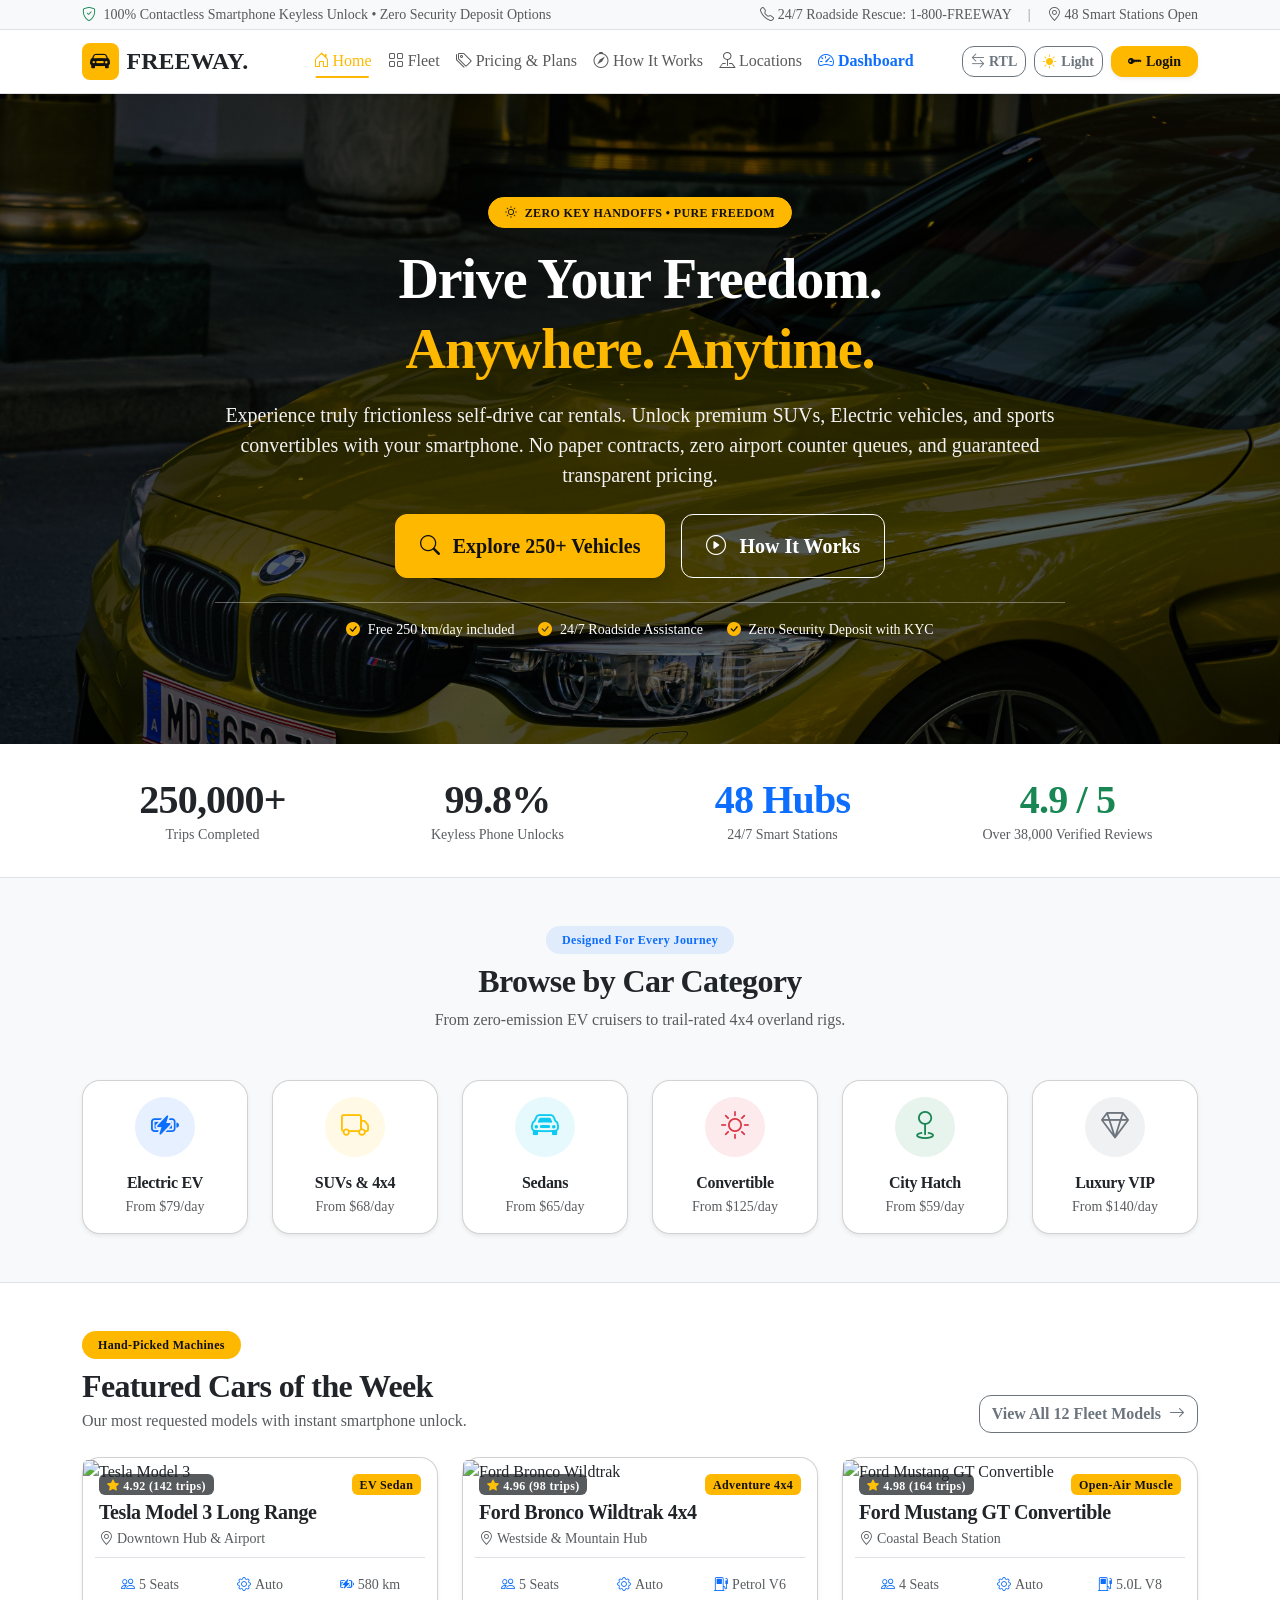
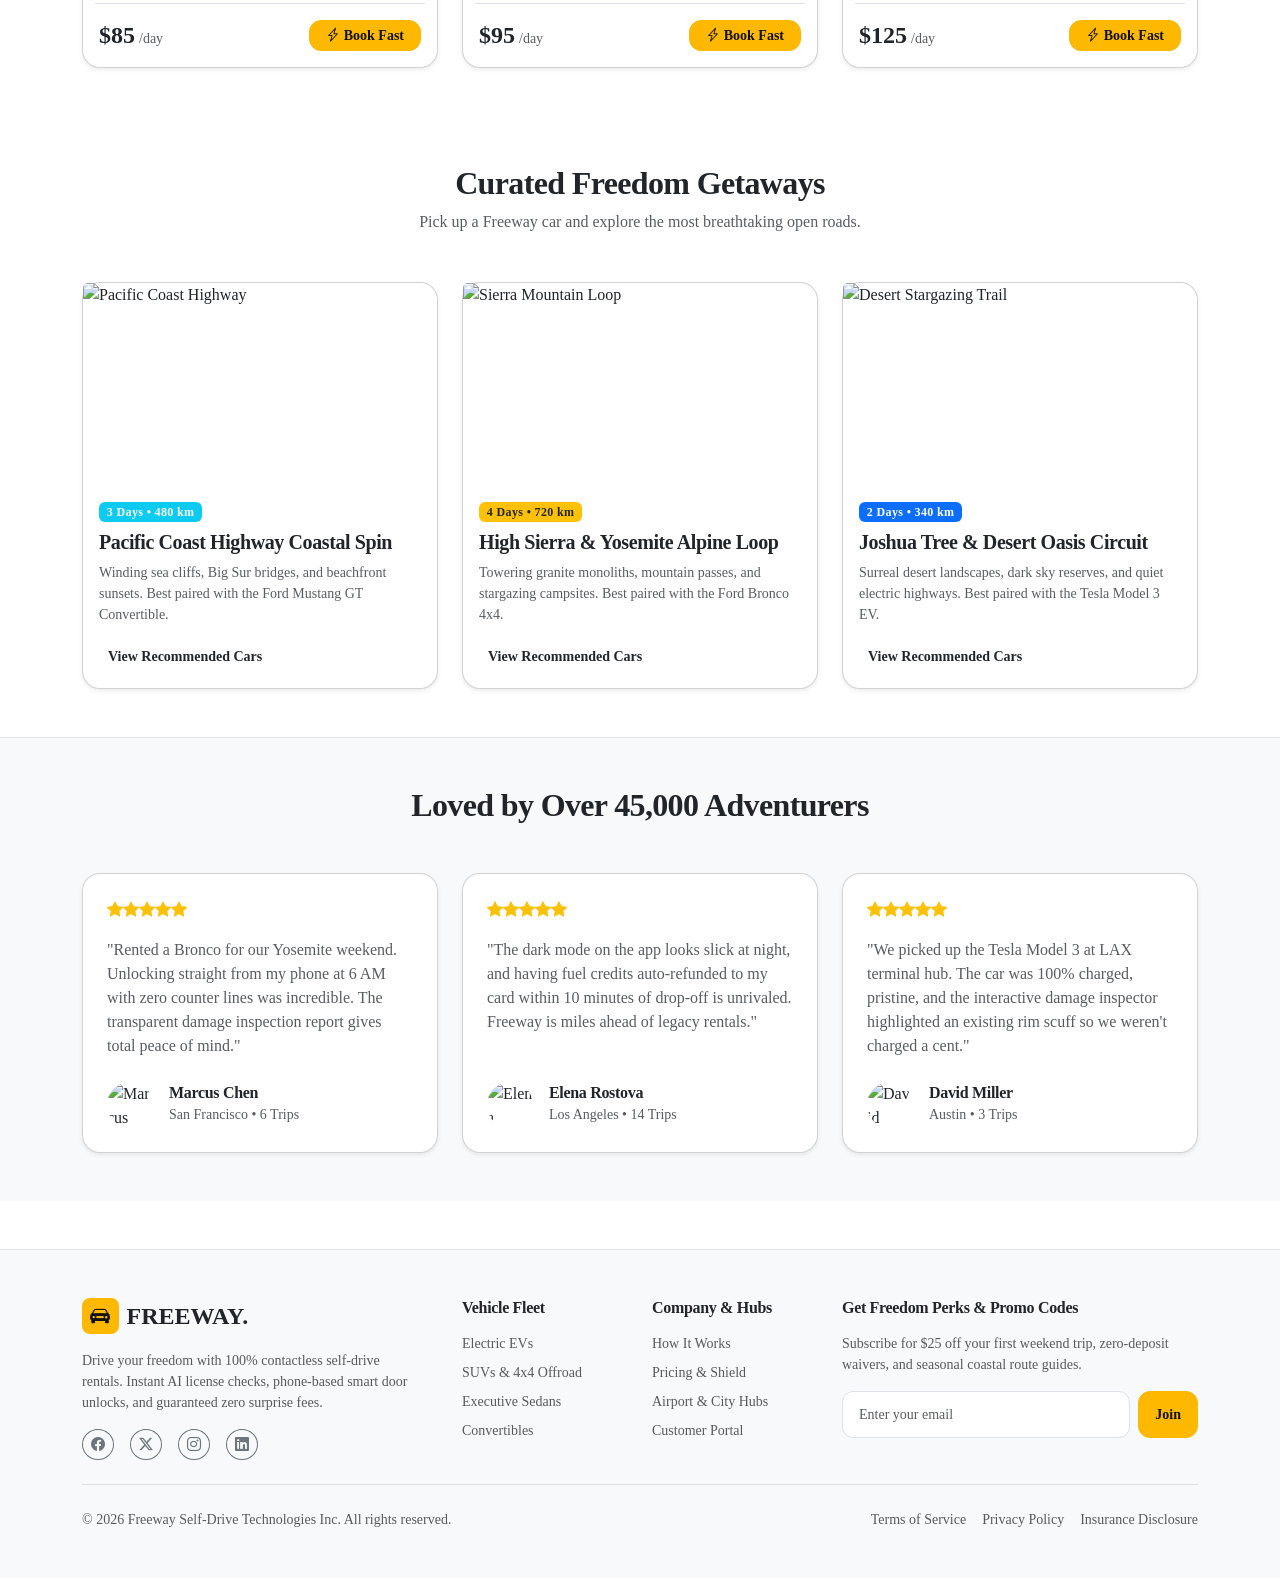
==== index.html @ 1de0c199 "Add self drive car rental website" ====
<!doctype html>
<html lang="en" data-bs-theme="light" dir="ltr">
  <head>
    <meta charset="UTF-8" />
    <meta name="viewport" content="width=device-width, initial-scale=1.0" />

    <title>Freeway Self-Drive | Drive Your Freedom</title>
 <!-- Favicon -->
    <link rel="icon" type="image/png" sizes="512x512"
          href="./assets/images/favicon.png?v=2">
    <link rel="shortcut icon" type="image/png"
          href="./assets/images/favicon.png?v=2">
    <!-- Bootstrap 5.3.3 CSS (LTR Standard) -->
    <link
        id="bootstrap-ltr"
        rel="stylesheet"
        href="https://cdn.jsdelivr.net/npm/bootstrap@5.3.3/dist/css/bootstrap.min.css"
    />

    <!-- Bootstrap 5.3.3 RTL CSS -->
    <link
        id="bootstrap-rtl"
        rel="stylesheet"
        href="https://cdn.jsdelivr.net/npm/bootstrap@5.3.3/dist/css/bootstrap.rtl.min.css"
        disabled
    />

    <!-- Bootstrap Icons 1.11.3 -->
    <link
        rel="stylesheet"
        href="https://cdn.jsdelivr.net/npm/bootstrap-icons@1.11.3/font/bootstrap-icons.min.css"
    />

    <!-- Custom CSS -->
    <link rel="stylesheet" href="styles.css" />
</head>
  <body class="bg-body text-body">
    <!-- =========================================================================
       Top Utility Bar & Shared Navbar
       ========================================================================= -->
    <header class="sticky-top shadow-sm border-bottom border-body">
      <!-- Top Micro Bar -->
      <div
        class="bg-body-tertiary border-bottom border-body py-1 small text-body-secondary"
      >
        <div
          class="container d-flex justify-content-between align-items-center"
        >
          <div>
            <i class="bi bi-shield-check text-success me-1"></i>
            <span
              >100% Contactless Smartphone Keyless Unlock • Zero Security
              Deposit Options</span
            >
          </div>
          <div class="d-flex align-items-center gap-3">
            <span
              ><i class="bi bi-telephone me-1"></i>24/7 Roadside Rescue:
              1-800-FREEWAY</span
            >
            <span class="d-none d-md-inline text-body-tertiary">|</span>
            <span class="d-none d-md-inline"
              ><i class="bi bi-geo-alt me-1"></i>48 Smart Stations Open</span
            >
          </div>
        </div>
      </div>

      <!-- Main Navigation Bar -->
      <nav class="navbar navbar-expand-lg bg-body">
        <div class="container">
          <!-- Brand Logo -->
          <a
            class="navbar-brand d-flex align-items-center fw-bold fs-4 text-body"
            href="index.html"
          >
            <span class="badge bg-freeway me-2 p-2 rounded-3">
              <i class="bi bi-car-front-fill fs-5"></i>
            </span>
            <span>FREEWAY<span class="text-freeway">.</span></span>
          </a>

          <!-- Mobile Toggler -->
          <button
            class="navbar-toggler border-0 shadow-none"
            type="button"
            data-bs-toggle="collapse"
            data-bs-target="#navbarMain"
          >
            <span class="navbar-toggler-icon"></span>
          </button>

          <!-- Navbar Links & Controls -->
          <div class="collapse navbar-collapse" id="navbarMain">
            <ul class="navbar-nav mx-auto mb-2 mb-lg-0 fw-medium">
              <li class="nav-item">
                <a class="nav-link active" href="index.html">
                  <i class="bi bi-house-door me-1"></i>Home
                </a>
              </li>
              <li class="nav-item">
                <a class="nav-link" href="fleet.html">
                  <i class="bi bi-grid me-1"></i>Fleet
                </a>
              </li>
              <li class="nav-item">
                <a class="nav-link" href="pricing.html">
                  <i class="bi bi-tags me-1"></i>Pricing & Plans
                </a>
              </li>
              <li class="nav-item">
                <a class="nav-link" href="how-it-works.html">
                  <i class="bi bi-compass me-1"></i>How It Works
                </a>
              </li>
              <li class="nav-item">
                <a class="nav-link" href="locations.html">
                  <i class="bi bi-pin-map me-1"></i>Locations
                </a>
              </li>
              <li class="nav-item">
                <a class="nav-link text-primary fw-bold" href="dashboard.html">
                  <i class="bi bi-speedometer2 me-1"></i>Dashboard
                </a>
              </li>
            </ul>

            <!-- Nav Actions: RTL Toggle, Dark Mode Toggle, Account / Login -->
            <div class="d-flex align-items-center gap-2 mt-2 mt-lg-0">
              <!-- RTL Toggle Button -->
              <button
                id="rtlToggleBtn"
                class="btn btn-outline-secondary btn-sm d-flex align-items-center"
                title="Toggle Right-to-Left Layout"
              >
                <i class="bi bi-arrow-left-right me-1"></i>
                <span id="rtlLabel" class="fw-semibold">RTL</span>
              </button>

              <!-- Dark Mode Toggle Button -->
              <button
                id="themeToggleBtn"
                class="btn btn-outline-secondary btn-sm d-flex align-items-center"
                title="Toggle Dark / Light Theme"
              >
                <i id="themeIcon" class="bi bi-sun-fill text-warning me-1"></i>
                <span id="themeLabel" class="fw-semibold">Light</span>
              </button>

              <!-- Login / Account Dropdown -->
           

              <!-- Instant Book CTA -->
              <a
                href="login.html"
                class="btn btn-freeway btn-sm px-3 shadow-sm d-none d-xl-inline-block"
              >
                <i class="bi bi-key-fill me-1"></i>Login
              </a>
            </div>
          </div>
        </div>
      </nav>
    </header>

    <!-- =========================================================================
       HERO BANNER & INSTANT BOOKING ENGINE
       ========================================================================= -->
  <section class="hero-banner position-relative d-flex align-items-center">

  <!-- BACKGROUND IMAGE -->
  <img
    src="assets/images/bg6.jpg"
    alt="Self Drive Car Rental"
    class="hero-bg"
  >

  <!-- DARK OVERLAY -->
  <div class="hero-overlay"></div>


  <!-- INTERNAL CSS -->
  <style>

    /* =========================================
       HERO
    ========================================= */

    .hero-banner {
      min-height: 650px;
      position: relative;
      overflow: hidden;
      color: #ffffff;
    }


    /* BACKGROUND IMAGE */

    .hero-banner .hero-bg {
      position: absolute;
      inset: 0;

      width: 100%;
      height: 100%;

      object-fit: cover;

      /* Change this if you want different image positioning */
      object-position: center center;

      z-index: 0;
    }


    /* OVERLAY */

    .hero-banner .hero-overlay {
      position: absolute;
      inset: 0;

      background: rgba(0, 0, 0, 0.58);

      z-index: 1;
    }


    /* CONTENT */

    .hero-banner .hero-content {
      position: relative;
      z-index: 2;

      width: 100%;
      max-width: 1000px;

      margin: 0 auto;

      text-align: center;
    }


    /* BADGE */

    .hero-banner .bg-freeway {
      background-color: #ffb800 !important;
      color: #111111 !important;
      border: 1px solid #ffb800 !important;
    }


    .hero-banner .bg-freeway i {
      color: #111111 !important;
    }


    /* HEADING */

    .hero-banner h1 {
      color: #ffffff !important;
      font-weight: 800;
    }


    .hero-banner h1 .text-warning {
      color: #ffb800 !important;
    }


    /* DESCRIPTION */

    .hero-banner .hero-description {
      color: #f1f1f1 !important;
      opacity: 1 !important;

      max-width: 850px;

      margin-left: auto;
      margin-right: auto;
    }


    /* BUTTON */

    .hero-banner .btn-outline-light {
      color: #ffffff !important;
      border-color: #ffffff !important;
      background: transparent !important;
    }


    .hero-banner .btn-outline-light:hover {
      background: #ffffff !important;
      color: #111111 !important;
    }


    .hero-banner .btn-outline-light i {
      color: #ffffff !important;
    }


    .hero-banner .btn-outline-light:hover i {
      color: #111111 !important;
    }


    /* TRUST BADGES */

    .hero-banner .trust-badges {
      color: #ffffff !important;

      border-color: rgba(255,255,255,.35) !important;

      justify-content: center !important;

      max-width: 850px;

      margin-left: auto;
      margin-right: auto;
    }


    .hero-banner .trust-badges i {
      color: #ffb800 !important;
    }
/* =========================================
   EXPLORE VEHICLES BUTTON - LIGHT MODE
========================================= */

.hero-banner .btn-freeway {
    background-color: #ffb800 !important;
    color: #111111 !important;
    border: 1px solid #ffb800 !important;
    font-weight: 700 !important;
}

.hero-banner .btn-freeway i {
    color: #111111 !important;
}

.hero-banner .btn-freeway:hover {
    background-color: #e5a600 !important;
    border-color: #e5a600 !important;
    color: #111111 !important;
}

.hero-banner .btn-freeway:hover i {
    color: #111111 !important;
}

    /* =========================================
       DARK MODE
    ========================================= */

    [data-bs-theme="dark"] .hero-banner .hero-overlay,
    .dark-mode .hero-banner .hero-overlay,
    body.dark .hero-banner .hero-overlay,
    [data-theme="dark"] .hero-banner .hero-overlay {

      background: rgba(0, 0, 0, 0.68);

    }


    /* =========================================
       MOBILE
    ========================================= */

    @media (max-width: 991.98px) {

      .hero-banner {
        min-height: 600px;
      }

      .hero-banner h1 {
        font-size: 2.5rem;
      }

      .hero-banner .hero-description {
        font-size: 1rem;
      }

      .hero-banner .trust-badges {
        gap: 15px !important;
      }

    }


    @media (max-width: 576px) {

      .hero-banner {
        min-height: 650px;
      }

      .hero-banner h1 {
        font-size: 2.1rem;
      }

      .hero-banner .btn {
        width: 100%;
      }

      .hero-banner .trust-badges {
        flex-direction: column;
        align-items: center;
      }

    }

  </style>


  <!-- CONTENT -->
  <div class="container py-5">

    <div class="hero-content">


      <!-- BADGE -->

      <span
        class="badge bg-freeway px-3 py-2 rounded-pill mb-3 text-uppercase fw-bold letter-spacing"
      >
        <i class="bi bi-sun me-1"></i>
        Zero Key Handoffs • Pure Freedom
      </span>


      <!-- HEADING -->

      <h1 class="display-4 fw-bold lh-sm mb-3">

        Drive Your Freedom.<br>

        <span class="text-warning">
          Anywhere. Anytime.
        </span>

      </h1>


      <!-- DESCRIPTION -->

      <p class="lead hero-description mb-4">

        Experience truly frictionless self-drive car rentals.
        Unlock premium SUVs, Electric vehicles, and sports convertibles
        with your smartphone. No paper contracts, zero airport counter
        queues, and guaranteed transparent pricing.

      </p>


      <!-- BUTTONS -->

      <div
        class="d-flex flex-wrap gap-3 justify-content-center"
      >

        <a
          href="fleet.html"
          class="btn btn-freeway btn-lg px-4 py-3 shadow"
        >

          <i class="bi bi-search me-2"></i>

          Explore 250+ Vehicles

        </a>


        <a
          href="how-it-works.html"
          class="btn btn-outline-light btn-lg px-4 py-3"
        >

          <i class="bi bi-play-circle me-2"></i>

          How It Works

        </a>

      </div>


      <!-- TRUST BADGES -->

      <div
        class="trust-badges d-flex flex-wrap gap-4 mt-4 pt-3 border-top border-opacity-25 small"
      >

        <div>
          <i class="bi bi-check-circle-fill me-1"></i>
          Free 250 km/day included
        </div>


        <div>
          <i class="bi bi-check-circle-fill me-1"></i>
          24/7 Roadside Assistance
        </div>


        <div>
          <i class="bi bi-check-circle-fill me-1"></i>
          Zero Security Deposit with KYC
        </div>

      </div>

    </div>

  </div>

</section>

    <!-- =========================================================================
       STATISTICS & TRUST COUNTERS
       ========================================================================= -->
    <section class="py-4 bg-body border-bottom border-body">
      <div class="container">
        <div class="row g-4 text-center">
          <div class="col-6 col-md-3">
            <div class="p-2">
              <h2 class="display-6 fw-bold text-freeway mb-0">250,000+</h2>
              <div class="text-body-secondary small fw-medium">
                Trips Completed
              </div>
            </div>
          </div>
          <div class="col-6 col-md-3">
            <div class="p-2">
              <h2 class="display-6 fw-bold text-body mb-0">99.8%</h2>
              <div class="text-body-secondary small fw-medium">
                Keyless Phone Unlocks
              </div>
            </div>
          </div>
          <div class="col-6 col-md-3">
            <div class="p-2">
              <h2 class="display-6 fw-bold text-primary mb-0">48 Hubs</h2>
              <div class="text-body-secondary small fw-medium">
                24/7 Smart Stations
              </div>
            </div>
          </div>
          <div class="col-6 col-md-3">
            <div class="p-2">
              <h2 class="display-6 fw-bold text-success mb-0">4.9 / 5</h2>
              <div class="text-body-secondary small fw-medium">
                Over 38,000 Verified Reviews
              </div>
            </div>
          </div>
        </div>
      </div>
    </section>

    <!-- =========================================================================
       BROWSE BY CAR CATEGORIES
       ========================================================================= -->
    <section class="py-5 bg-body-tertiary border-bottom border-body">
      <div class="container">
        <div class="text-center mb-5">
          <span
            class="badge bg-primary bg-opacity-10 text-primary px-3 py-2 rounded-pill fw-semibold mb-2"
            >Designed For Every Journey</span
          >
          <h2 class="fw-bold text-body">Browse by Car Category</h2>
          <p class="text-body-secondary">
            From zero-emission EV cruisers to trail-rated 4x4 overland rigs.
          </p>
        </div>

        <div class="row g-4">
          <!-- Category 1: Electric -->
          <div class="col-6 col-md-4 col-lg-2">
            <a
              href="fleet.html?category=Electric"
              class="card h-100 text-center p-3 border-body bg-body shadow-sm text-decoration-none hover-lift"
            >
              <div
                class="p-3 bg-primary bg-opacity-10 text-primary rounded-circle mx-auto mb-3"
                style="
                  width: 60px;
                  height: 60px;
                  display: flex;
                  align-items: center;
                  justify-content: center;
                "
              >
                <i class="bi bi-battery-charging fs-3"></i>
              </div>
              <h6 class="fw-bold text-body mb-1">Electric EV</h6>
              <span class="small text-body-secondary">From $79/day</span>
            </a>
          </div>

          <!-- Category 2: SUV & 4x4 -->
          <div class="col-6 col-md-4 col-lg-2">
            <a
              href="fleet.html?category=SUV"
              class="card h-100 text-center p-3 border-body bg-body shadow-sm text-decoration-none hover-lift"
            >
              <div
                class="p-3 bg-warning bg-opacity-10 text-warning rounded-circle mx-auto mb-3"
                style="
                  width: 60px;
                  height: 60px;
                  display: flex;
                  align-items: center;
                  justify-content: center;
                "
              >
                <i class="bi bi-truck fs-3"></i>
              </div>
              <h6 class="fw-bold text-body mb-1">SUVs & 4x4</h6>
              <span class="small text-body-secondary">From $68/day</span>
            </a>
          </div>

          <!-- Category 3: Sedans -->
          <div class="col-6 col-md-4 col-lg-2">
            <a
              href="fleet.html?category=Sedan"
              class="card h-100 text-center p-3 border-body bg-body shadow-sm text-decoration-none hover-lift"
            >
              <div
                class="p-3 bg-info bg-opacity-10 text-info rounded-circle mx-auto mb-3"
                style="
                  width: 60px;
                  height: 60px;
                  display: flex;
                  align-items: center;
                  justify-content: center;
                "
              >
                <i class="bi bi-car-front fs-3"></i>
              </div>
              <h6 class="fw-bold text-body mb-1">Sedans</h6>
              <span class="small text-body-secondary">From $65/day</span>
            </a>
          </div>

          <!-- Category 4: Convertibles -->
          <div class="col-6 col-md-4 col-lg-2">
            <a
              href="fleet.html?category=Convertible"
              class="card h-100 text-center p-3 border-body bg-body shadow-sm text-decoration-none hover-lift"
            >
              <div
                class="p-3 bg-danger bg-opacity-10 text-danger rounded-circle mx-auto mb-3"
                style="
                  width: 60px;
                  height: 60px;
                  display: flex;
                  align-items: center;
                  justify-content: center;
                "
              >
                <i class="bi bi-brightness-high fs-3"></i>
              </div>
              <h6 class="fw-bold text-body mb-1">Convertible</h6>
              <span class="small text-body-secondary">From $125/day</span>
            </a>
          </div>

          <!-- Category 5: Hatchbacks -->
          <div class="col-6 col-md-4 col-lg-2">
            <a
              href="fleet.html?category=Hatchback"
              class="card h-100 text-center p-3 border-body bg-body shadow-sm text-decoration-none hover-lift"
            >
              <div
                class="p-3 bg-success bg-opacity-10 text-success rounded-circle mx-auto mb-3"
                style="
                  width: 60px;
                  height: 60px;
                  display: flex;
                  align-items: center;
                  justify-content: center;
                "
              >
                <i class="bi bi-geo fs-3"></i>
              </div>
              <h6 class="fw-bold text-body mb-1">City Hatch</h6>
              <span class="small text-body-secondary">From $59/day</span>
            </a>
          </div>

          <!-- Category 6: Luxury VIP -->
          <div class="col-6 col-md-4 col-lg-2">
            <a
              href="fleet.html"
              class="card h-100 text-center p-3 border-body bg-body shadow-sm text-decoration-none hover-lift"
            >
              <div
                class="p-3 bg-secondary bg-opacity-10 text-secondary rounded-circle mx-auto mb-3"
                style="
                  width: 60px;
                  height: 60px;
                  display: flex;
                  align-items: center;
                  justify-content: center;
                "
              >
                <i class="bi bi-gem fs-3"></i>
              </div>
              <h6 class="fw-bold text-body mb-1">Luxury VIP</h6>
              <span class="small text-body-secondary">From $140/day</span>
            </a>
          </div>
        </div>
      </div>
    </section>

    <!-- =========================================================================
       FEATURED FREEDOM VEHICLES OF THE WEEK
       ========================================================================= -->
    <section class="py-5 bg-body">
      <div class="container">
        <div
          class="d-flex flex-wrap justify-content-between align-items-end mb-4"
        >
          <div>
            <span
              class="badge bg-freeway bg-opacity-10 text-freeway px-3 py-2 rounded-pill fw-semibold mb-2"
              >Hand-Picked Machines</span
            >
            <h2 class="fw-bold text-body mb-1">Featured Cars of the Week</h2>
            <p class="text-body-secondary mb-0">
              Our most requested models with instant smartphone unlock.
            </p>
          </div>
          <div>
            <a href="fleet.html" class="btn btn-outline-secondary">
              View All 12 Fleet Models <i class="bi bi-arrow-right ms-1"></i>
            </a>
          </div>
        </div>

        <div class="row g-4">
          <!-- Car 1: Tesla Model 3 -->
          <div class="col-md-4">
            <div class="card h-100 border-body bg-body shadow-sm hover-lift">
              <div class="position-relative">
                <img
                  src="https://images.unsplash.com/photo-1560958089-b8a1929cea89?auto=format&fit=crop&w=800&q=80"
                  class="card-img-top object-fit-cover"
                  style="height: 220px"
                  alt="Tesla Model 3"
                />
                <span
                  class="position-absolute top-0 start-0 m-3 badge bg-dark bg-opacity-75 text-white"
                >
                  <i class="bi bi-star-fill text-warning me-1"></i>4.92 (142
                  trips)
                </span>
                <span class="position-absolute top-0 end-0 m-3 badge bg-freeway"
                  >EV Sedan</span
                >
              </div>
              <div class="card-body text-body d-flex flex-column">
                <h5 class="fw-bold mb-1 text-body">Tesla Model 3 Long Range</h5>
                <small class="text-body-secondary mb-3"
                  ><i class="bi bi-geo-alt me-1"></i>Downtown Hub &
                  Airport</small
                >
                <div
                  class="row g-2 text-center py-2 border-top border-bottom border-body small text-body-secondary mb-3"
                >
                  <div class="col-4">
                    <i class="bi bi-people me-1 text-primary"></i>5 Seats
                  </div>
                  <div class="col-4">
                    <i class="bi bi-gear me-1 text-primary"></i>Auto
                  </div>
                  <div class="col-4">
                    <i class="bi bi-battery-charging me-1 text-primary"></i>580
                    km
                  </div>
                </div>
                <div
                  class="d-flex justify-content-between align-items-center mt-auto"
                >
                  <div>
                    <span class="h4 fw-bold text-freeway mb-0">$85</span>
                    <span class="text-body-secondary small">/day</span>
                  </div>
                  <a href="fleet.html" class="btn btn-freeway btn-sm px-3">
                    <i class="bi bi-lightning-charge me-1"></i>Book Fast
                  </a>
                </div>
              </div>
            </div>
          </div>

          <!-- Car 2: Ford Bronco Wildtrak -->
          <div class="col-md-4">
            <div class="card h-100 border-body bg-body shadow-sm hover-lift">
              <div class="position-relative">
                <img
                  src="https://images.unsplash.com/photo-1533473359331-0135ef1b58bf?auto=format&fit=crop&w=800&q=80"
                  class="card-img-top object-fit-cover"
                  style="height: 220px"
                  alt="Ford Bronco Wildtrak"
                />
                <span
                  class="position-absolute top-0 start-0 m-3 badge bg-dark bg-opacity-75 text-white"
                >
                  <i class="bi bi-star-fill text-warning me-1"></i>4.96 (98
                  trips)
                </span>
                <span class="position-absolute top-0 end-0 m-3 badge bg-freeway"
                  >Adventure 4x4</span
                >
              </div>
              <div class="card-body text-body d-flex flex-column">
                <h5 class="fw-bold mb-1 text-body">Ford Bronco Wildtrak 4x4</h5>
                <small class="text-body-secondary mb-3"
                  ><i class="bi bi-geo-alt me-1"></i>Westside & Mountain
                  Hub</small
                >
                <div
                  class="row g-2 text-center py-2 border-top border-bottom border-body small text-body-secondary mb-3"
                >
                  <div class="col-4">
                    <i class="bi bi-people me-1 text-primary"></i>5 Seats
                  </div>
                  <div class="col-4">
                    <i class="bi bi-gear me-1 text-primary"></i>Auto
                  </div>
                  <div class="col-4">
                    <i class="bi bi-fuel-pump me-1 text-primary"></i>Petrol V6
                  </div>
                </div>
                <div
                  class="d-flex justify-content-between align-items-center mt-auto"
                >
                  <div>
                    <span class="h4 fw-bold text-freeway mb-0">$95</span>
                    <span class="text-body-secondary small">/day</span>
                  </div>
                  <a href="fleet.html" class="btn btn-freeway btn-sm px-3">
                    <i class="bi bi-lightning-charge me-1"></i>Book Fast
                  </a>
                </div>
              </div>
            </div>
          </div>

          <!-- Car 3: Mustang GT Convertible -->
          <div class="col-md-4">
            <div class="card h-100 border-body bg-body shadow-sm hover-lift">
              <div class="position-relative">
                <img
                  src="https://images.unsplash.com/photo-1584345604476-8ec5e12e42dd?auto=format&fit=crop&w=800&q=80"
                  class="card-img-top object-fit-cover"
                  style="height: 220px"
                  alt="Ford Mustang GT Convertible"
                />
                <span
                  class="position-absolute top-0 start-0 m-3 badge bg-dark bg-opacity-75 text-white"
                >
                  <i class="bi bi-star-fill text-warning me-1"></i>4.98 (164
                  trips)
                </span>
                <span class="position-absolute top-0 end-0 m-3 badge bg-freeway"
                  >Open-Air Muscle</span
                >
              </div>
              <div class="card-body text-body d-flex flex-column">
                <h5 class="fw-bold mb-1 text-body">
                  Ford Mustang GT Convertible
                </h5>
                <small class="text-body-secondary mb-3"
                  ><i class="bi bi-geo-alt me-1"></i>Coastal Beach
                  Station</small
                >
                <div
                  class="row g-2 text-center py-2 border-top border-bottom border-body small text-body-secondary mb-3"
                >
                  <div class="col-4">
                    <i class="bi bi-people me-1 text-primary"></i>4 Seats
                  </div>
                  <div class="col-4">
                    <i class="bi bi-gear me-1 text-primary"></i>Auto
                  </div>
                  <div class="col-4">
                    <i class="bi bi-fuel-pump me-1 text-primary"></i>5.0L V8
                  </div>
                </div>
                <div
                  class="d-flex justify-content-between align-items-center mt-auto"
                >
                  <div>
                    <span class="h4 fw-bold text-freeway mb-0">$125</span>
                    <span class="text-body-secondary small">/day</span>
                  </div>
                  <a href="fleet.html" class="btn btn-freeway btn-sm px-3">
                    <i class="bi bi-lightning-charge me-1"></i>Book Fast
                  </a>
                </div>
              </div>
            </div>
          </div>
        </div>
      </div>
    </section>

    <!-- =========================================================================
       SELF-DRIVE VS TRADITIONAL CAR RENTAL COMPARISON
       ========================================================================= -->
    <!-- <section class="py-5 bg-body-tertiary border-top border-bottom border-body">
      <div class="container">
        <div class="text-center mb-5">
          <span
            class="badge bg-success bg-opacity-10 text-success px-3 py-2 rounded-pill fw-semibold mb-2"
            >Why Switch?</span
          >
          <h2 class="fw-bold text-body">Freeway vs. Legacy Rental Counters</h2>
          <p class="text-body-secondary">
            See why modern drivers are leaving traditional rental desks behind.
          </p>
        </div>

        <div class="row justify-content-center">
          <div class="col-lg-10">
            <div class="table-responsive">
              <table
                class="table table-bordered table-hover border-body text-body align-middle shadow-sm bg-body"
              >
                <thead class="table-secondary">
                  <tr>
                    <th class="text-body py-3">Feature</th>
                    <th class="text-center text-body py-3">
                      Legacy Rental Companies
                    </th>
                    <th class="text-center text-white bg-freeway py-3">
                      Freeway Self-Drive
                    </th>
                  </tr>
                </thead>
                <tbody>
                  <tr>
                    <td class="fw-semibold text-body">Pickup Experience</td>
                    <td class="text-center text-body-secondary">
                      35-60 min airport counter queues
                    </td>
                    <td class="text-center text-success fw-bold">
                      <i class="bi bi-check-circle-fill me-1"></i>Instant phone
                      unlock at vehicle
                    </td>
                  </tr>
                  <tr>
                    <td class="fw-semibold text-body">Car Keys</td>
                    <td class="text-center text-body-secondary">
                      Physical key handoff only
                    </td>
                    <td class="text-center text-success fw-bold">
                      <i class="bi bi-check-circle-fill me-1"></i>100% Bluetooth
                      Smart Key in app
                    </td>
                  </tr>
                  <tr>
                    <td class="fw-semibold text-body">Security Deposit</td>
                    <td class="text-center text-body-secondary">
                      $500 - $1,500 credit card block
                    </td>
                    <td class="text-center text-success fw-bold">
                      <i class="bi bi-check-circle-fill me-1"></i>$0 Zero
                      Deposit with AI KYC
                    </td>
                  </tr>
                  <tr>
                    <td class="fw-semibold text-body">Damage Inspection</td>
                    <td class="text-center text-body-secondary">
                      Vague paper sheet, easy to dispute
                    </td>
                    <td class="text-center text-success fw-bold">
                      <i class="bi bi-check-circle-fill me-1"></i>Interactive
                      360° photo diagram
                    </td>
                  </tr>
                  <tr>
                    <td class="fw-semibold text-body">Fuel & Toll Billing</td>
                    <td class="text-center text-body-secondary">
                      Penalty charges up to $9/gallon
                    </td>
                    <td class="text-center text-success fw-bold">
                      <i class="bi bi-check-circle-fill me-1"></i>Automated
                      sensors, pump-rate refunds
                    </td>
                  </tr>
                </tbody>
              </table>
            </div>
          </div>
        </div>
      </div>
    </section> -->

    <!-- =========================================================================
       SCENIC ROAD TRIP ITINERARIES
       ========================================================================= -->
    <section class="py-5 bg-body">
      <div class="container">
        <div class="text-center mb-5">
          <!-- <span
            class="badge bg-warning bg-opacity-10 text-dark px-3 py-2 rounded-pill fw-semibold mb-2"
            >Road Trip Inspiration</span
          > -->
          <h2 class="fw-bold text-body">Curated Freedom Getaways</h2>
          <p class="text-body-secondary">
            Pick up a Freeway car and explore the most breathtaking open roads.
          </p>
        </div>

        <div class="row g-4">
          <div class="col-md-4">
            <div class="card h-100 border-body bg-body shadow-sm hover-lift">
              <img
                src="https://images.unsplash.com/photo-1506744038136-46273834b3fb?auto=format&fit=crop&w=600&q=80"
                class="card-img-top object-fit-cover"
                style="height: 200px"
                alt="Pacific Coast Highway"
              />
              <div class="card-body text-body">
                <span class="badge bg-info mb-2">3 Days • 480 km</span>
                <h5 class="fw-bold text-body">
                  Pacific Coast Highway Coastal Spin
                </h5>
                <p class="small text-body-secondary">
                  Winding sea cliffs, Big Sur bridges, and beachfront sunsets.
                  Best paired with the Ford Mustang GT Convertible.
                </p>
                <a
                  href="fleet.html?category=Convertible"
                  class="btn btn-sm btn-outline-freeway"
                  >View Recommended Cars</a
                >
              </div>
            </div>
          </div>

          <div class="col-md-4">
            <div class="card h-100 border-body bg-body shadow-sm hover-lift">
              <img
                src="https://images.unsplash.com/photo-1464822759023-fed622ff2c3b?auto=format&fit=crop&w=600&q=80"
                class="card-img-top object-fit-cover"
                style="height: 200px"
                alt="Sierra Mountain Loop"
              />
              <div class="card-body text-body">
                <span class="badge bg-warning text-dark mb-2"
                  >4 Days • 720 km</span
                >
                <h5 class="fw-bold text-body">
                  High Sierra & Yosemite Alpine Loop
                </h5>
                <p class="small text-body-secondary">
                  Towering granite monoliths, mountain passes, and stargazing
                  campsites. Best paired with the Ford Bronco 4x4.
                </p>
                <a
                  href="fleet.html?category=SUV"
                  class="btn btn-sm btn-outline-freeway"
                  >View Recommended Cars</a
                >
              </div>
            </div>
          </div>

          <div class="col-md-4">
            <div class="card h-100 border-body bg-body shadow-sm hover-lift">
              <img
                src="https://images.unsplash.com/photo-1509316975850-ff9c5deb0cd9?auto=format&fit=crop&w=600&q=80"
                class="card-img-top object-fit-cover"
                style="height: 200px"
                alt="Desert Stargazing Trail"
              />
              <div class="card-body text-body">
                <span class="badge bg-primary mb-2">2 Days • 340 km</span>
                <h5 class="fw-bold text-body">
                  Joshua Tree & Desert Oasis Circuit
                </h5>
                <p class="small text-body-secondary">
                  Surreal desert landscapes, dark sky reserves, and quiet
                  electric highways. Best paired with the Tesla Model 3 EV.
                </p>
                <a
                  href="fleet.html?category=Electric"
                  class="btn btn-sm btn-outline-freeway"
                  >View Recommended Cars</a
                >
              </div>
            </div>
          </div>
        </div>
      </div>
    </section>

    <!-- =========================================================================
       CUSTOMER REVIEWS & STORIES
       ========================================================================= -->
    <section class="py-5 bg-body-tertiary border-top border-body">
      <div class="container">
        <div class="text-center mb-5">
          <!-- <span
            class="badge bg-secondary bg-opacity-10 text-secondary px-3 py-2 rounded-pill fw-semibold mb-2"
            >Real Stories</span
          > -->
          <h2 class="fw-bold text-body">Loved by Over 45,000 Adventurers</h2>
        </div>

        <div class="row g-4">
          <div class="col-md-4">
            <div class="card border-body bg-body p-4 h-100 shadow-sm">
              <div class="d-flex text-warning mb-3">
                <i class="bi bi-star-fill"></i><i class="bi bi-star-fill"></i
                ><i class="bi bi-star-fill"></i><i class="bi bi-star-fill"></i
                ><i class="bi bi-star-fill"></i>
              </div>
              <p class="text-body-secondary mb-4">
                "Rented a Bronco for our Yosemite weekend. Unlocking straight
                from my phone at 6 AM with zero counter lines was incredible.
                The transparent damage inspection report gives total peace of
                mind."
              </p>
              <div class="d-flex align-items-center gap-3 mt-auto">
                <img
                  src="https://images.unsplash.com/photo-1507003211169-0a1dd7228f2d?auto=format&fit=crop&w=100&q=80"
                  class="rounded-circle"
                  width="46"
                  height="46"
                  alt="Marcus Chen"
                />
                <div>
                  <h6 class="fw-bold text-body mb-0">Marcus Chen</h6>
                  <small class="text-body-secondary"
                    >San Francisco • 6 Trips</small
                  >
                </div>
              </div>
            </div>
          </div>

          <div class="col-md-4">
            <div class="card border-body bg-body p-4 h-100 shadow-sm">
              <div class="d-flex text-warning mb-3">
                <i class="bi bi-star-fill"></i><i class="bi bi-star-fill"></i
                ><i class="bi bi-star-fill"></i><i class="bi bi-star-fill"></i
                ><i class="bi bi-star-fill"></i>
              </div>
              <p class="text-body-secondary mb-4">
                "The dark mode on the app looks slick at night, and having fuel
                credits auto-refunded to my card within 10 minutes of drop-off
                is unrivaled. Freeway is miles ahead of legacy rentals."
              </p>
              <div class="d-flex align-items-center gap-3 mt-auto">
                <img
                  src="https://images.unsplash.com/photo-1494790108377-be9c29b29330?auto=format&fit=crop&w=100&q=80"
                  class="rounded-circle"
                  width="46"
                  height="46"
                  alt="Elena Rostova"
                />
                <div>
                  <h6 class="fw-bold text-body mb-0">Elena Rostova</h6>
                  <small class="text-body-secondary"
                    >Los Angeles • 14 Trips</small
                  >
                </div>
              </div>
            </div>
          </div>

          <div class="col-md-4">
            <div class="card border-body bg-body p-4 h-100 shadow-sm">
              <div class="d-flex text-warning mb-3">
                <i class="bi bi-star-fill"></i><i class="bi bi-star-fill"></i
                ><i class="bi bi-star-fill"></i><i class="bi bi-star-fill"></i
                ><i class="bi bi-star-fill"></i>
              </div>
              <p class="text-body-secondary mb-4">
                "We picked up the Tesla Model 3 at LAX terminal hub. The car was
                100% charged, pristine, and the interactive damage inspector
                highlighted an existing rim scuff so we weren't charged a cent."
              </p>
              <div class="d-flex align-items-center gap-3 mt-auto">
                <img
                  src="https://images.unsplash.com/photo-1500648767791-00dcc994a43e?auto=format&fit=crop&w=100&q=80"
                  class="rounded-circle"
                  width="46"
                  height="46"
                  alt="David Miller"
                />
                <div>
                  <h6 class="fw-bold text-body mb-0">David Miller</h6>
                  <small class="text-body-secondary">Austin • 3 Trips</small>
                </div>
              </div>
            </div>
          </div>
        </div>
      </div>
    </section>

    <!-- =========================================================================
       Shared Modern Freedom Footer
       ========================================================================= -->
    <footer class="bg-body-tertiary text-body border-top border-body py-5 mt-5">
      <div class="container">
        <div class="row g-4">
          <div class="col-lg-4">
            <a
              class="d-flex align-items-center fw-bold fs-4 text-body text-decoration-none mb-3"
              href="index.html"
            >
              <span class="badge bg-freeway me-2 p-2 rounded-3">
                <i class="bi bi-car-front-fill fs-5"></i>
              </span>
              <span>FREEWAY<span class="text-freeway">.</span></span>
            </a>
            <p class="small text-body-secondary pe-lg-4">
              Drive your freedom with 100% contactless self-drive rentals.
              Instant AI license checks, phone-based smart door unlocks, and
              guaranteed zero surprise fees.
            </p>
            <div class="d-flex gap-3">
              <a
                href="#"
                class="btn btn-sm btn-outline-secondary rounded-circle"
                ><i class="bi bi-facebook"></i
              ></a>
              <a
                href="#"
                class="btn btn-sm btn-outline-secondary rounded-circle"
                ><i class="bi bi-twitter-x"></i
              ></a>
              <a
                href="#"
                class="btn btn-sm btn-outline-secondary rounded-circle"
                ><i class="bi bi-instagram"></i
              ></a>
              <a
                href="#"
                class="btn btn-sm btn-outline-secondary rounded-circle"
                ><i class="bi bi-linkedin"></i
              ></a>
            </div>
          </div>

          <div class="col-6 col-md-3 col-lg-2">
            <h6 class="fw-bold text-body mb-3">Vehicle Fleet</h6>
            <ul
              class="list-unstyled small text-body-secondary d-flex flex-column gap-2"
            >
              <li>
                <a
                  href="fleet.html?category=Electric"
                  class="text-body-secondary text-decoration-none"
                  >Electric EVs</a
                >
              </li>
              <li>
                <a
                  href="fleet.html?category=SUV"
                  class="text-body-secondary text-decoration-none"
                  >SUVs & 4x4 Offroad</a
                >
              </li>
              <li>
                <a
                  href="fleet.html?category=Sedan"
                  class="text-body-secondary text-decoration-none"
                  >Executive Sedans</a
                >
              </li>
              <li>
                <a
                  href="fleet.html?category=Convertible"
                  class="text-body-secondary text-decoration-none"
                  >Convertibles</a
                >
              </li>
            </ul>
          </div>

          <div class="col-6 col-md-3 col-lg-2">
            <h6 class="fw-bold text-body mb-3">Company & Hubs</h6>
            <ul
              class="list-unstyled small text-body-secondary d-flex flex-column gap-2"
            >
              <li>
                <a
                  href="how-it-works.html"
                  class="text-body-secondary text-decoration-none"
                  >How It Works</a
                >
              </li>
              <li>
                <a
                  href="pricing.html"
                  class="text-body-secondary text-decoration-none"
                  >Pricing & Shield</a
                >
              </li>
              <li>
                <a
                  href="locations.html"
                  class="text-body-secondary text-decoration-none"
                  >Airport & City Hubs</a
                >
              </li>
              <li>
                <a
                  href="dashboard.html"
                  class="text-body-secondary text-decoration-none"
                  >Customer Portal</a
                >
              </li>
            </ul>
          </div>

          <div class="col-md-6 col-lg-4">
            <h6 class="fw-bold text-body mb-3">
              Get Freedom Perks & Promo Codes
            </h6>
            <p class="small text-body-secondary">
              Subscribe for $25 off your first weekend trip, zero-deposit
              waivers, and seasonal coastal route guides.
            </p>
            <form
              class="d-flex gap-2"
              onsubmit="
                event.preventDefault();
                showToast(
                  'Subscribed! $25 promo code sent to your email.',
                  'success',
                );
              "
            >
              <input
                type="email"
                class="form-control form-control-sm bg-body text-body border-body"
                placeholder="Enter your email"
                required
              />
              <button type="submit" class="btn btn-freeway btn-sm px-3">
                Join
              </button>
            </form>
          </div>
        </div>

        <div
          class="d-flex flex-wrap justify-content-between align-items-center pt-4 mt-4 border-top border-body small text-body-secondary"
        >
          <div>
            &copy; 2026 Freeway Self-Drive Technologies Inc. All rights
            reserved.
          </div>
          <div class="d-flex gap-3 mt-2 mt-sm-0">
            <a href="#" class="text-body-secondary text-decoration-none"
              >Terms of Service</a
            >
            <a href="#" class="text-body-secondary text-decoration-none"
              >Privacy Policy</a
            >
            <a href="#" class="text-body-secondary text-decoration-none"
              >Insurance Disclosure</a
            >
          </div>
        </div>
      </div>
    </footer>

    <!-- Bootstrap 5.3.3 Bundle JS with Popper -->
    <script src="https://cdn.jsdelivr.net/npm/bootstrap@5.3.3/dist/js/bootstrap.bundle.min.js"></script>
    <!-- Application Logic JS -->
    <script src="app.js"></script>
  </body>
</html>
---- styles.css ----
/* =========================================================
   FREEWAY - GLOBAL PREMIUM WEBSITE STYLE
========================================================= */

:root {
    --freeway-yellow: #ffb800;
    --freeway-yellow-dark: #e5a600;

    --freeway-dark: #111827;
    --freeway-dark-2: #172033;

    --freeway-gray: #667085;
    --freeway-light: #f6f7f9;

    --freeway-radius: 18px;
    --freeway-transition: all .3s ease;
}


/* =========================================================
   BODY
========================================================= */

body {
    font-family: inherit;
    background: #ffffff;
    color: #172033;
    overflow-x: hidden;
}


/* =========================================================
   HEADINGS
========================================================= */

h1,
h2,
h3,
h4,
h5,
h6 {
    letter-spacing: -0.02em;
}


/* =========================================================
   GLOBAL LINKS
========================================================= */

a {
    transition: var(--freeway-transition);
}


/* =========================================================
   BUTTONS
========================================================= */

.btn {
    border-radius: 12px;
    font-weight: 600;
    transition: var(--freeway-transition);
}

.btn-freeway {
    background: var(--freeway-yellow) !important;
    color: #111111 !important;
    border: 1px solid var(--freeway-yellow) !important;
    font-weight: 700 !important;
}

.btn-freeway i {
    color: #111111 !important;
}

.btn-freeway:hover {
    background: var(--freeway-yellow-dark) !important;
    border-color: var(--freeway-yellow-dark) !important;
    color: #111111 !important;
    transform: translateY(-2px);
    box-shadow: 0 10px 25px rgba(255, 184, 0, .25) !important;
}


/* =========================================================
   NAVBAR
========================================================= */

.navbar {
    transition: var(--freeway-transition);
}

.navbar .nav-link {
    font-weight: 500;
    position: relative;
}

.navbar .nav-link::after {
    content: "";
    position: absolute;
    left: 50%;
    bottom: 3px;

    width: 0;
    height: 2px;

    background: var(--freeway-yellow);

    transform: translateX(-50%);
    transition: width .3s ease;
}

.navbar .nav-link:hover::after,
.navbar .nav-link.active::after {
    width: 70%;
}

.navbar .nav-link:hover,
.navbar .nav-link.active {
    color: var(--freeway-yellow) !important;
}


/* =========================================================
   HERO
========================================================= */

.hero-banner,
.page-header-banner {
    position: relative;
    overflow: hidden;
}

.hero-banner::after,
.page-header-banner::after {
    content: "";
    position: absolute;

    width: 350px;
    height: 350px;

    border-radius: 50%;

    background: rgba(255, 184, 0, .08);

    top: -180px;
    right: -100px;

    pointer-events: none;
}


/* =========================================================
   PAGE HEADER
========================================================= */

.page-header-banner {
    padding-top: 80px !important;
    padding-bottom: 80px !important;
}

.page-header-banner h1 {
    position: relative;
    z-index: 2;
}

.page-header-banner p {
    position: relative;
    z-index: 2;
}


/* =========================================================
   SECTION SPACING
========================================================= */

section {
    position: relative;
}

.container {
    position: relative;
}


/* =========================================================
   PREMIUM CARDS
========================================================= */

.card {
    border-radius: var(--freeway-radius);
    transition: var(--freeway-transition);
}

.hover-lift {
    transition: var(--freeway-transition);
}

.hover-lift:hover {
    transform: translateY(-8px);
    box-shadow:
        0 18px 40px rgba(0, 0, 0, .10) !important;
}


/* =========================================================
   VEHICLE / PRODUCT CARDS
========================================================= */

.vehicle-card,
.car-card,
.product-card {
    overflow: hidden;
    border-radius: 18px;
}

.vehicle-card img,
.car-card img,
.product-card img {
    transition: transform .5s ease;
}

.vehicle-card:hover img,
.car-card:hover img,
.product-card:hover img {
    transform: scale(1.06);
}


/* =========================================================
   IMAGE CONTAINERS
========================================================= */

.image-wrapper {
    overflow: hidden;
    border-radius: 18px;
}

.image-wrapper img {
    transition: transform .5s ease;
}

.image-wrapper:hover img {
    transform: scale(1.04);
}


/* =========================================================
   BADGES
========================================================= */

.badge {
    letter-spacing: .03em;
}

.bg-freeway {
    background: var(--freeway-yellow) !important;
    color: #111111 !important;
}


/* =========================================================
   FORM CONTROLS
========================================================= */

.form-control,
.form-select {
    border-radius: 11px;
    padding: .75rem 1rem;

    transition: var(--freeway-transition);
}

.form-control:focus,
.form-select:focus {
    border-color: var(--freeway-yellow) !important;

    box-shadow:
        0 0 0 .2rem rgba(255, 184, 0, .15) !important;
}


/* =========================================================
   TABLES
========================================================= */

.table {
    border-radius: 14px;
    overflow: hidden;
}

.table tbody tr {
    transition: background .2s ease;
}

.table tbody tr:hover {
    background: rgba(255, 184, 0, .06);
}


/* =========================================================
   ICON CIRCLES
========================================================= */

.icon-circle {
    width: 55px;
    height: 55px;

    border-radius: 50%;

    display: flex;
    align-items: center;
    justify-content: center;

    background: rgba(255, 184, 0, .12);

    color: var(--freeway-yellow);

    font-size: 1.4rem;

    transition: var(--freeway-transition);
}

.card:hover .icon-circle {
    background: var(--freeway-yellow);
    color: #111111;
    transform: rotate(-5deg) scale(1.05);
}


/* =========================================================
   PRICING CARDS
========================================================= */

.pricing-card {
    transition: var(--freeway-transition);
    border-radius: 20px;
}

.pricing-card:hover {
    transform: translateY(-8px);
    box-shadow:
        0 20px 45px rgba(0, 0, 0, .12);
}

.pricing-card.featured {
    border: 2px solid var(--freeway-yellow) !important;
    position: relative;
}


/* =========================================================
   CTA SECTIONS
========================================================= */

.cta-section {
    position: relative;
    overflow: hidden;
    border-radius: 24px;
}

.cta-section::before {
    content: "";

    position: absolute;

    width: 300px;
    height: 300px;

    border-radius: 50%;

    background: rgba(255, 184, 0, .12);

    right: -100px;
    top: -120px;
}


/* =========================================================
   FOOTER
========================================================= */

footer {
    position: relative;
}

footer a {
    transition: var(--freeway-transition);
}

footer a:hover {
    color: var(--freeway-yellow) !important;
    padding-left: 3px;
}


/* =========================================================
   SCROLL REVEAL
========================================================= */

.reveal {
    opacity: 0;
    transform: translateY(25px);
    transition:
        opacity .7s ease,
        transform .7s ease;
}

.reveal.show {
    opacity: 1;
    transform: translateY(0);
}


/* =========================================================
   SIMPLE FADE ANIMATION
========================================================= */

.fade-up {
    animation: fadeUp .7s ease both;
}

@keyframes fadeUp {

    from {
        opacity: 0;
        transform: translateY(20px);
    }

    to {
        opacity: 1;
        transform: translateY(0);
    }

}


/* =========================================================
   DARK MODE
========================================================= */

[data-bs-theme="dark"] body,
.dark-mode body,
body.dark,
[data-theme="dark"] body {
    background: #0b0f14;
    color: #f5f7fa;
}


/* Cards */

[data-bs-theme="dark"] .card,
.dark-mode .card,
body.dark .card,
[data-theme="dark"] .card {
    background: #171c23;
    border-color: #303741;
    color: #ffffff;
}


/* Card text */

[data-bs-theme="dark"] .card .text-muted,
.dark-mode .card .text-muted,
body.dark .card .text-muted,
[data-theme="dark"] .card .text-muted {
    color: #aeb6c1 !important;
}


/* Secondary text */

[data-bs-theme="dark"] .text-body-secondary,
.dark-mode .text-body-secondary,
body.dark .text-body-secondary,
[data-theme="dark"] .text-body-secondary {
    color: #b8c0ca !important;
}


/* Form */

[data-bs-theme="dark"] .form-control,
[data-bs-theme="dark"] .form-select,
.dark-mode .form-control,
.dark-mode .form-select,
body.dark .form-control,
body.dark .form-select,
[data-theme="dark"] .form-control,
[data-theme="dark"] .form-select {

    background: #11161c !important;
    color: #ffffff !important;
    border-color: #3b434d !important;
}


/* Input placeholder */

[data-bs-theme="dark"] .form-control::placeholder,
.dark-mode .form-control::placeholder,
body.dark .form-control::placeholder,
[data-theme="dark"] .form-control::placeholder {
    color: #89929d !important;
}


/* Dark hover cards */

[data-bs-theme="dark"] .hover-lift:hover,
.dark-mode .hover-lift:hover,
body.dark .hover-lift:hover,
[data-theme="dark"] .hover-lift:hover {

    box-shadow:
        0 20px 45px rgba(0,0,0,.4) !important;
}


/* Dark table */

[data-bs-theme="dark"] .table,
.dark-mode .table,
body.dark .table,
[data-theme="dark"] .table {

    --bs-table-bg: #171c23;
    --bs-table-color: #ffffff;
}


/* =========================================================
   SCROLLBAR
========================================================= */

::-webkit-scrollbar {
    width: 8px;
}

::-webkit-scrollbar-thumb {
    background: #9da3aa;
    border-radius: 20px;
}

::-webkit-scrollbar-thumb:hover {
    background: var(--freeway-yellow);
}


/* =========================================================
   MOBILE
========================================================= */

@media (max-width: 767px) {

    .page-header-banner {
        padding-top: 60px !important;
        padding-bottom: 60px !important;
    }

    .card {
        border-radius: 16px;
    }

    .btn {
        border-radius: 10px;
    }

}


/* =========================================================
   REDUCE MOTION
========================================================= */

@media (prefers-reduced-motion: reduce) {

    *,
    *::before,
    *::after {
        animation-duration: .01ms !important;
        animation-iteration-count: 1 !important;
        transition-duration: .01ms !important;
    }

}
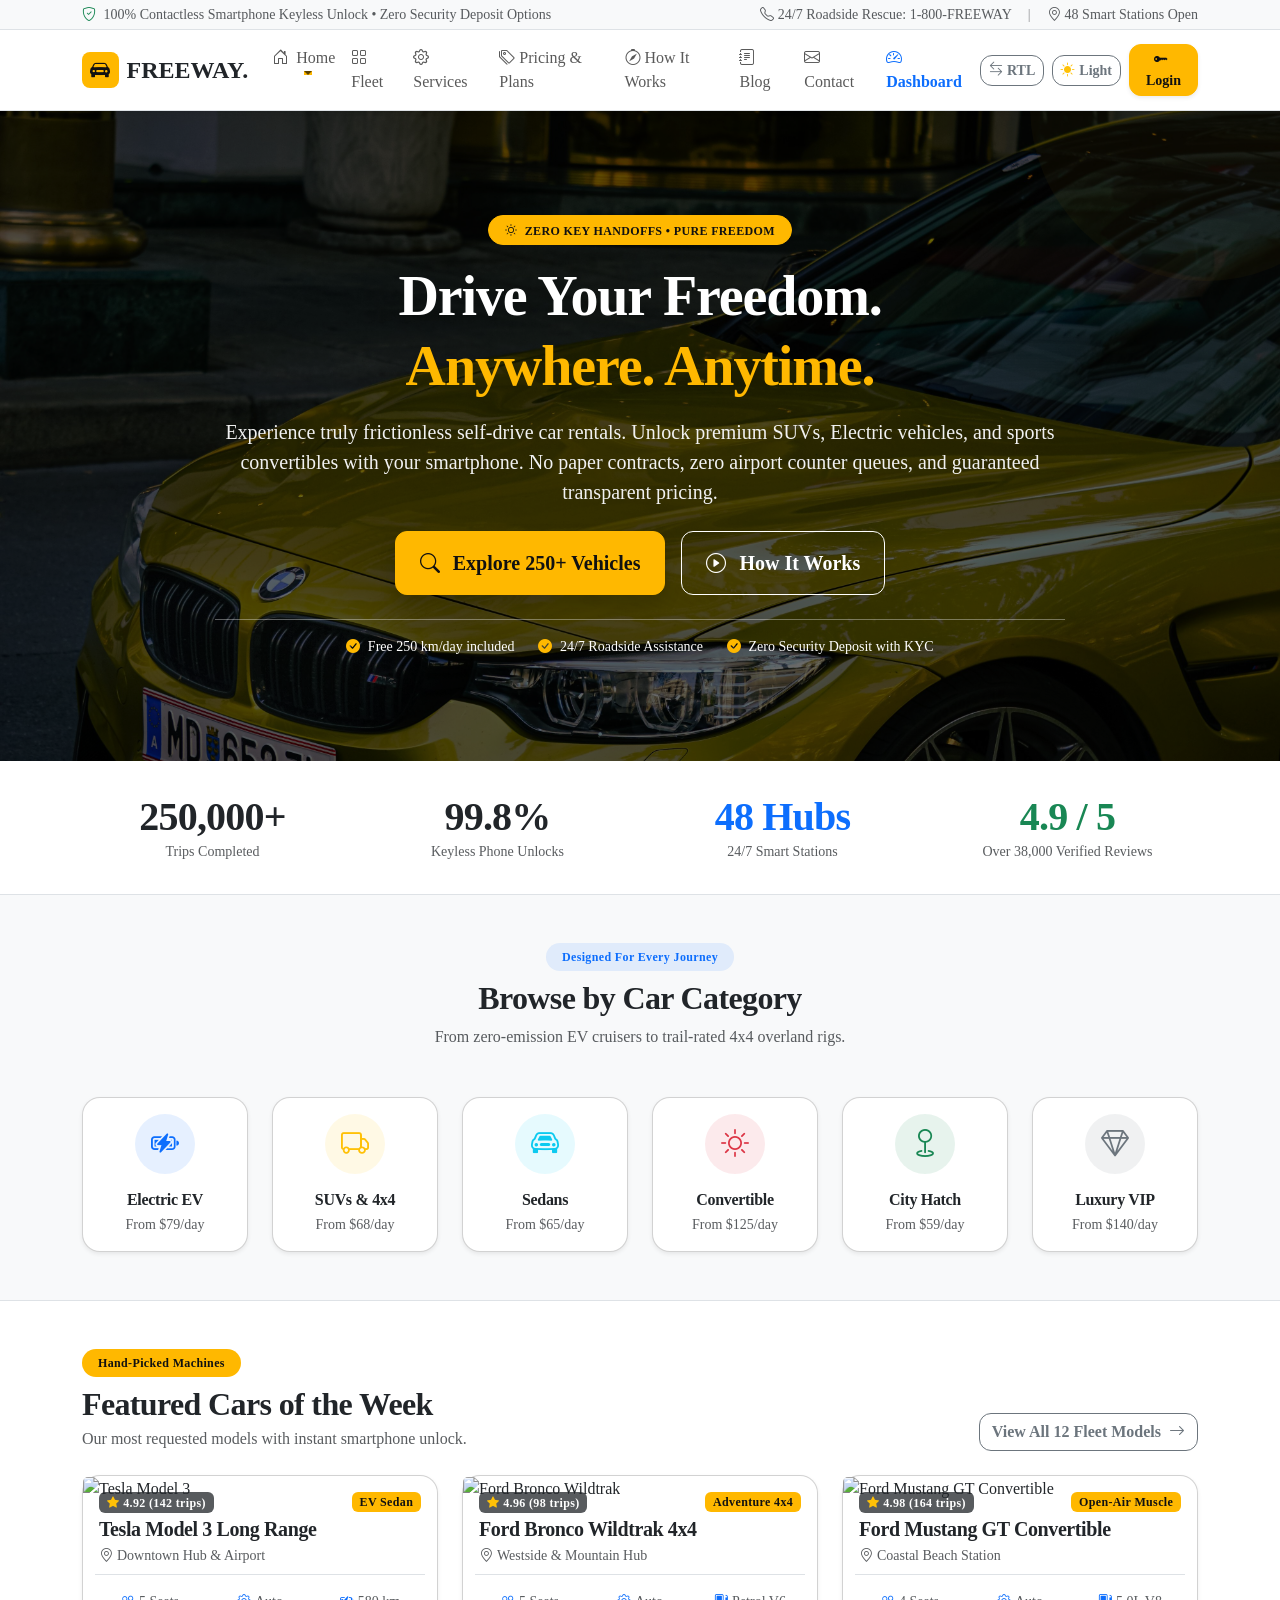
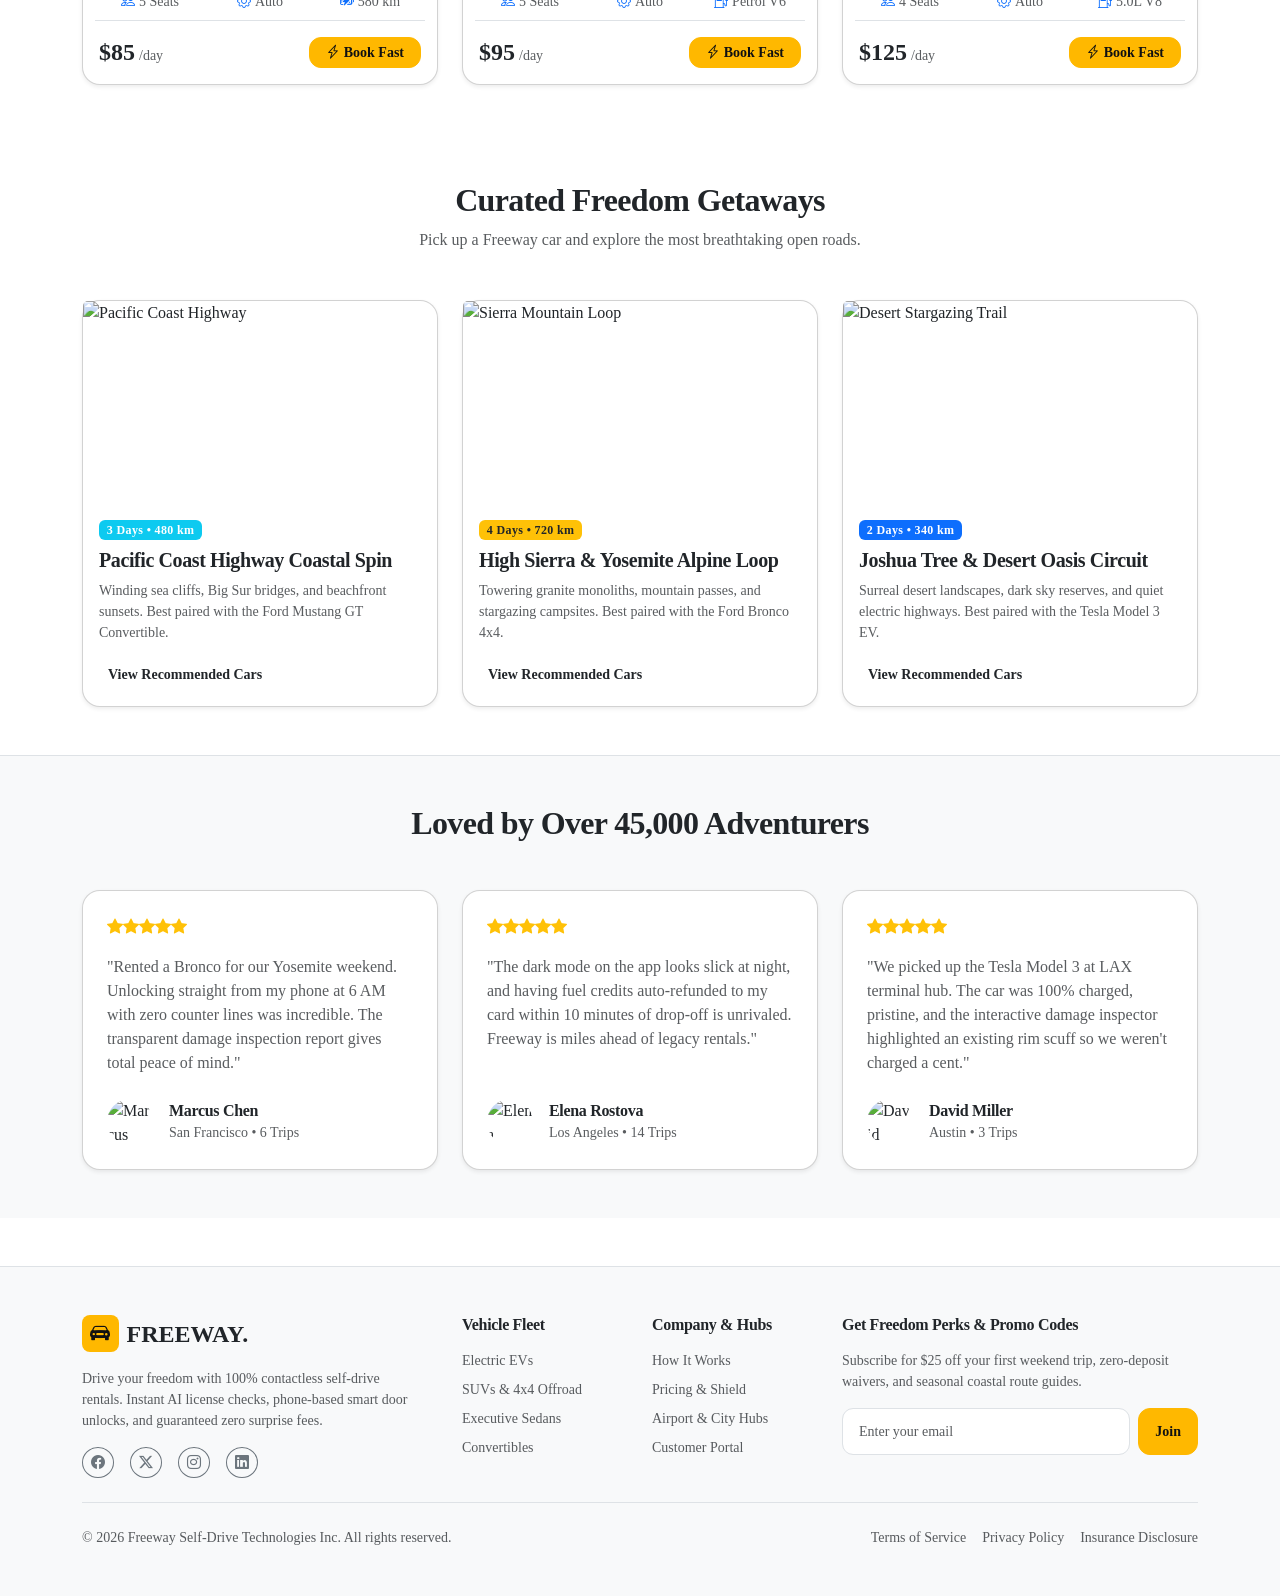
==== commit f34a93a7: "Update website" ====
--- a/index.html
+++ b/index.html
@@ -93,16 +93,54 @@
           <!-- Navbar Links & Controls -->
           <div class="collapse navbar-collapse" id="navbarMain">
             <ul class="navbar-nav mx-auto mb-2 mb-lg-0 fw-medium">
-              <li class="nav-item">
-                <a class="nav-link active" href="index.html">
-                  <i class="bi bi-house-door me-1"></i>Home
-                </a>
-              </li>
+              <li class="nav-item dropdown">
+  <a
+    class="nav-link dropdown-toggle active"
+    href="#"
+    id="homeDropdown"
+    role="button"
+    data-bs-toggle="dropdown"
+    aria-expanded="false"
+  >
+    <i class="bi bi-house-door me-1"></i>
+    Home
+  </a>
+
+  <ul class="dropdown-menu border-0 shadow-sm" aria-labelledby="homeDropdown">
+
+    <li>
+      <a class="dropdown-item active" href="index.html">
+        <i class="bi bi-house-door me-2"></i>
+        Home 1
+      </a>
+    </li>
+
+    <li>
+      <a class="dropdown-item" href="index2.html">
+        <i class="bi bi-house-door-fill me-2"></i>
+        Home 2
+      </a>
+    </li>
+
+  </ul>
+</li>
               <li class="nav-item">
                 <a class="nav-link" href="fleet.html">
                   <i class="bi bi-grid me-1"></i>Fleet
                 </a>
               </li>
+              <!-- SERVICES -->
+          <li class="nav-item">
+
+            <a
+              class="nav-link active"
+              href="services.html"
+            >
+              <i class="bi bi-gear me-1"></i>
+              Services
+            </a>
+
+          </li>
               <li class="nav-item">
                 <a class="nav-link" href="pricing.html">
                   <i class="bi bi-tags me-1"></i>Pricing & Plans
@@ -113,11 +151,39 @@
                   <i class="bi bi-compass me-1"></i>How It Works
                 </a>
               </li>
-              <li class="nav-item">
-                <a class="nav-link" href="locations.html">
-                  <i class="bi bi-pin-map me-1"></i>Locations
-                </a>
-              </li>
+                     <!-- BLOG -->
+
+          <li class="nav-item">
+
+            <a
+              class="nav-link active"
+              href="blog.html"
+            >
+
+              <i class="bi bi-journal-text me-1"></i>
+
+              Blog
+
+            </a>
+
+          </li>
+              
+             <!-- CONTACT -->
+
+          <li class="nav-item">
+
+            <a
+              class="nav-link active"
+              href="contact.html"
+            >
+
+              <i class="bi bi-envelope me-1"></i>
+
+              Contact
+
+            </a>
+
+          </li>
               <li class="nav-item">
                 <a class="nav-link text-primary fw-bold" href="dashboard.html">
                   <i class="bi bi-speedometer2 me-1"></i>Dashboard
--- a/styles.css
+++ b/styles.css
@@ -589,3 +589,147 @@
 
 }
 
+/* =========================================
+   FLEET GRID - 360px RESPONSIVE FIX
+========================================= */
+
+@media (max-width: 400px) {
+
+  /* Grid row spacing */
+  .fleet-grid,
+  .fleet-grid .row {
+    margin-left: 0 !important;
+    margin-right: 0 !important;
+  }
+
+  /* Make each vehicle card full width */
+  .fleet-grid .col,
+  .fleet-grid [class*="col-"] {
+    width: 100% !important;
+    flex: 0 0 100% !important;
+    max-width: 100% !important;
+    padding-left: 8px !important;
+    padding-right: 8px !important;
+  }
+
+  /* Card alignment */
+  .fleet-grid .card {
+    width: 100% !important;
+    margin-left: auto !important;
+    margin-right: auto !important;
+  }
+
+}
+/* =====================================================
+   FREEWAY - COMMON PAGE LEFT ALIGNMENT
+   Keeps all pages aligned to the same container edge
+===================================================== */
+
+/* Main Bootstrap container alignment */
+.container {
+  width: 100%;
+  margin-left: auto;
+  margin-right: auto;
+}
+
+/* Keep consistent horizontal spacing */
+@media (min-width: 1200px) {
+  .container {
+    max-width: 1140px;
+  }
+}
+
+@media (min-width: 1400px) {
+  .container {
+    max-width: 1320px;
+  }
+}
+
+
+/* =====================================================
+   SECTIONS
+===================================================== */
+
+section > .container,
+main > .container,
+.page-header-banner > .container {
+  padding-left: 12px;
+  padding-right: 12px;
+}
+
+
+/* =====================================================
+   ROW ALIGNMENT
+===================================================== */
+
+.container > .row {
+  margin-left: -12px;
+  margin-right: -12px;
+}
+
+
+/* =====================================================
+   REMOVE UNNECESSARY LEFT OFFSETS
+===================================================== */
+
+section .container .row {
+  transform: none !important;
+}
+
+
+/* =====================================================
+   COMMON CONTENT BLOCKS
+===================================================== */
+
+.page-header-banner .container,
+.services-hero .container,
+.fleet-hero .container,
+.contact-section .container {
+  margin-left: auto;
+  margin-right: auto;
+}
+
+
+/* =====================================================
+   MOBILE
+===================================================== */
+
+@media (max-width: 768px) {
+
+  .container {
+    padding-left: 12px;
+    padding-right: 12px;
+  }
+
+  section > .container,
+  main > .container,
+  .page-header-banner > .container {
+    padding-left: 12px;
+    padding-right: 12px;
+  }
+
+}
+
+
+/* =====================================================
+   SMALL MOBILE - 360px
+===================================================== */
+
+@media (max-width: 400px) {
+
+  .container {
+    padding-left: 12px !important;
+    padding-right: 12px !important;
+  }
+
+  section > .container,
+  main > .container,
+  .page-header-banner > .container {
+    padding-left: 12px !important;
+    padding-right: 12px !important;
+  }
+
+}
+
+
+
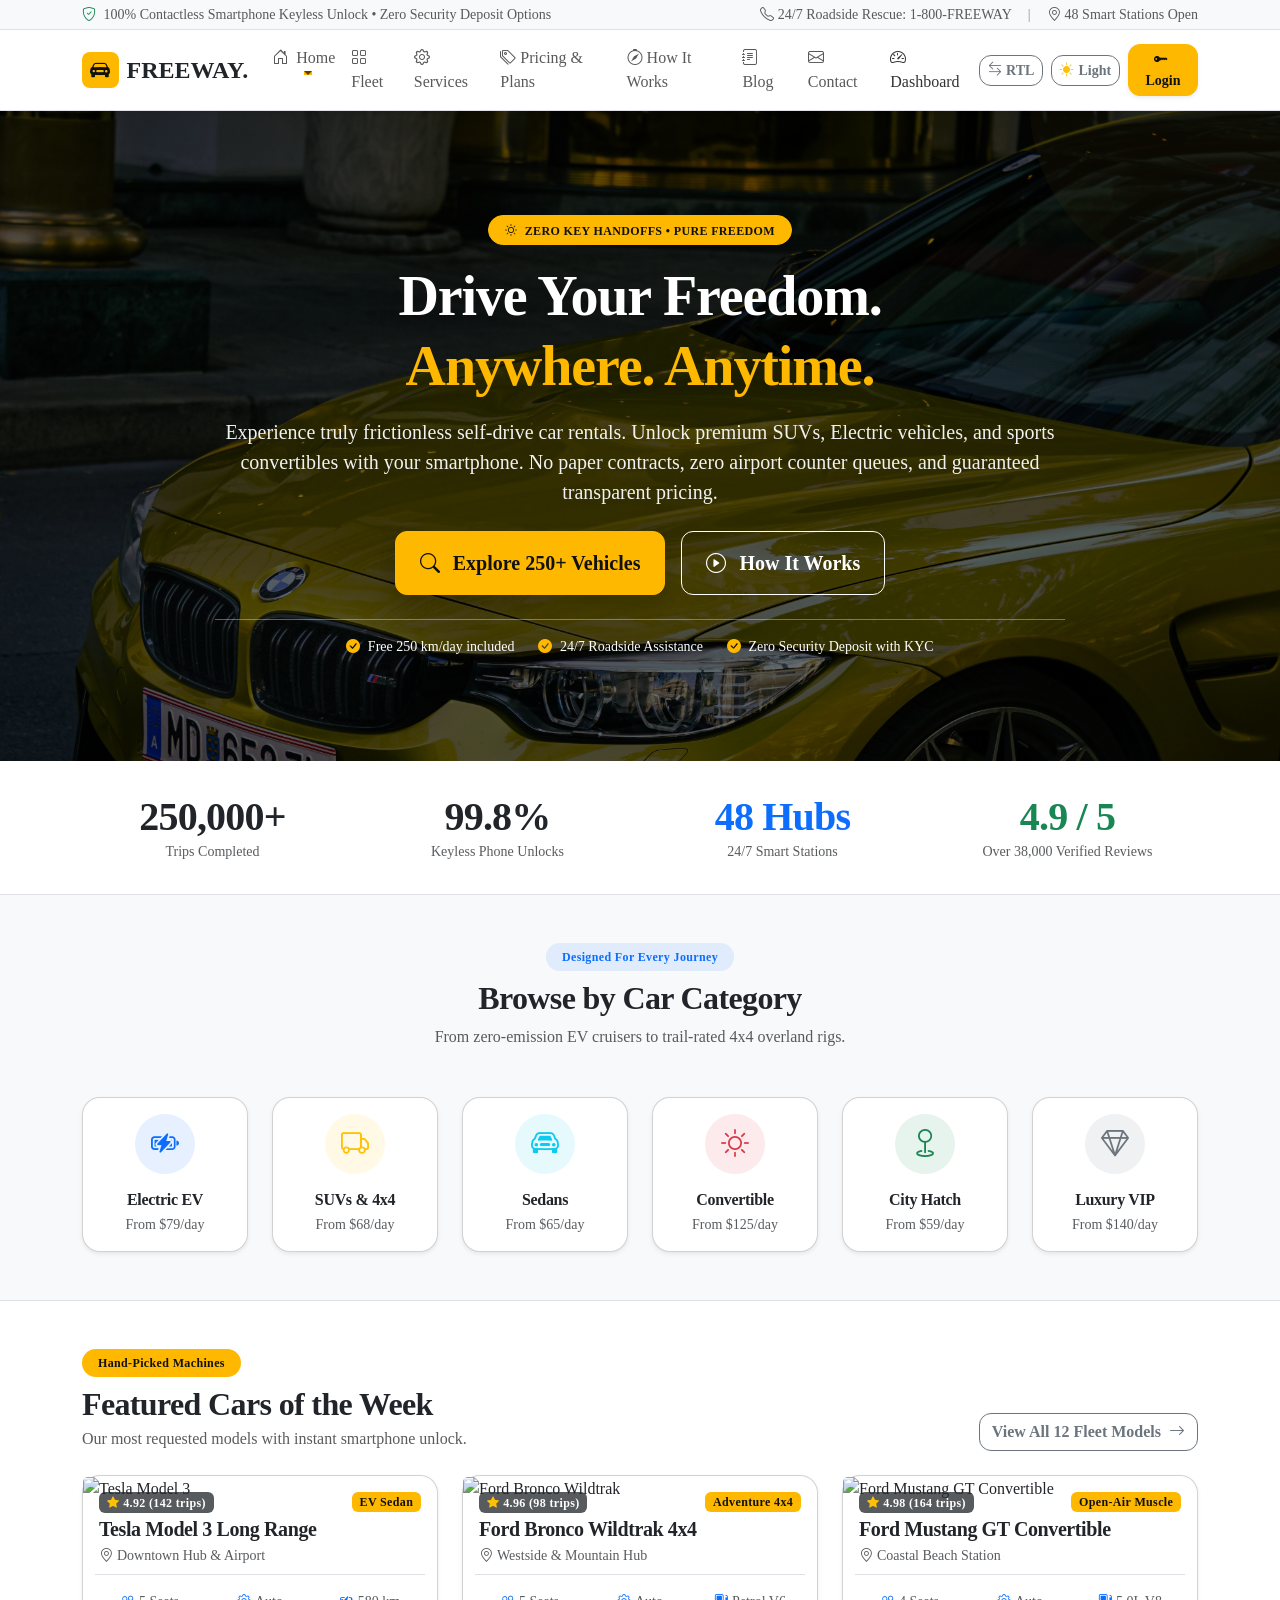
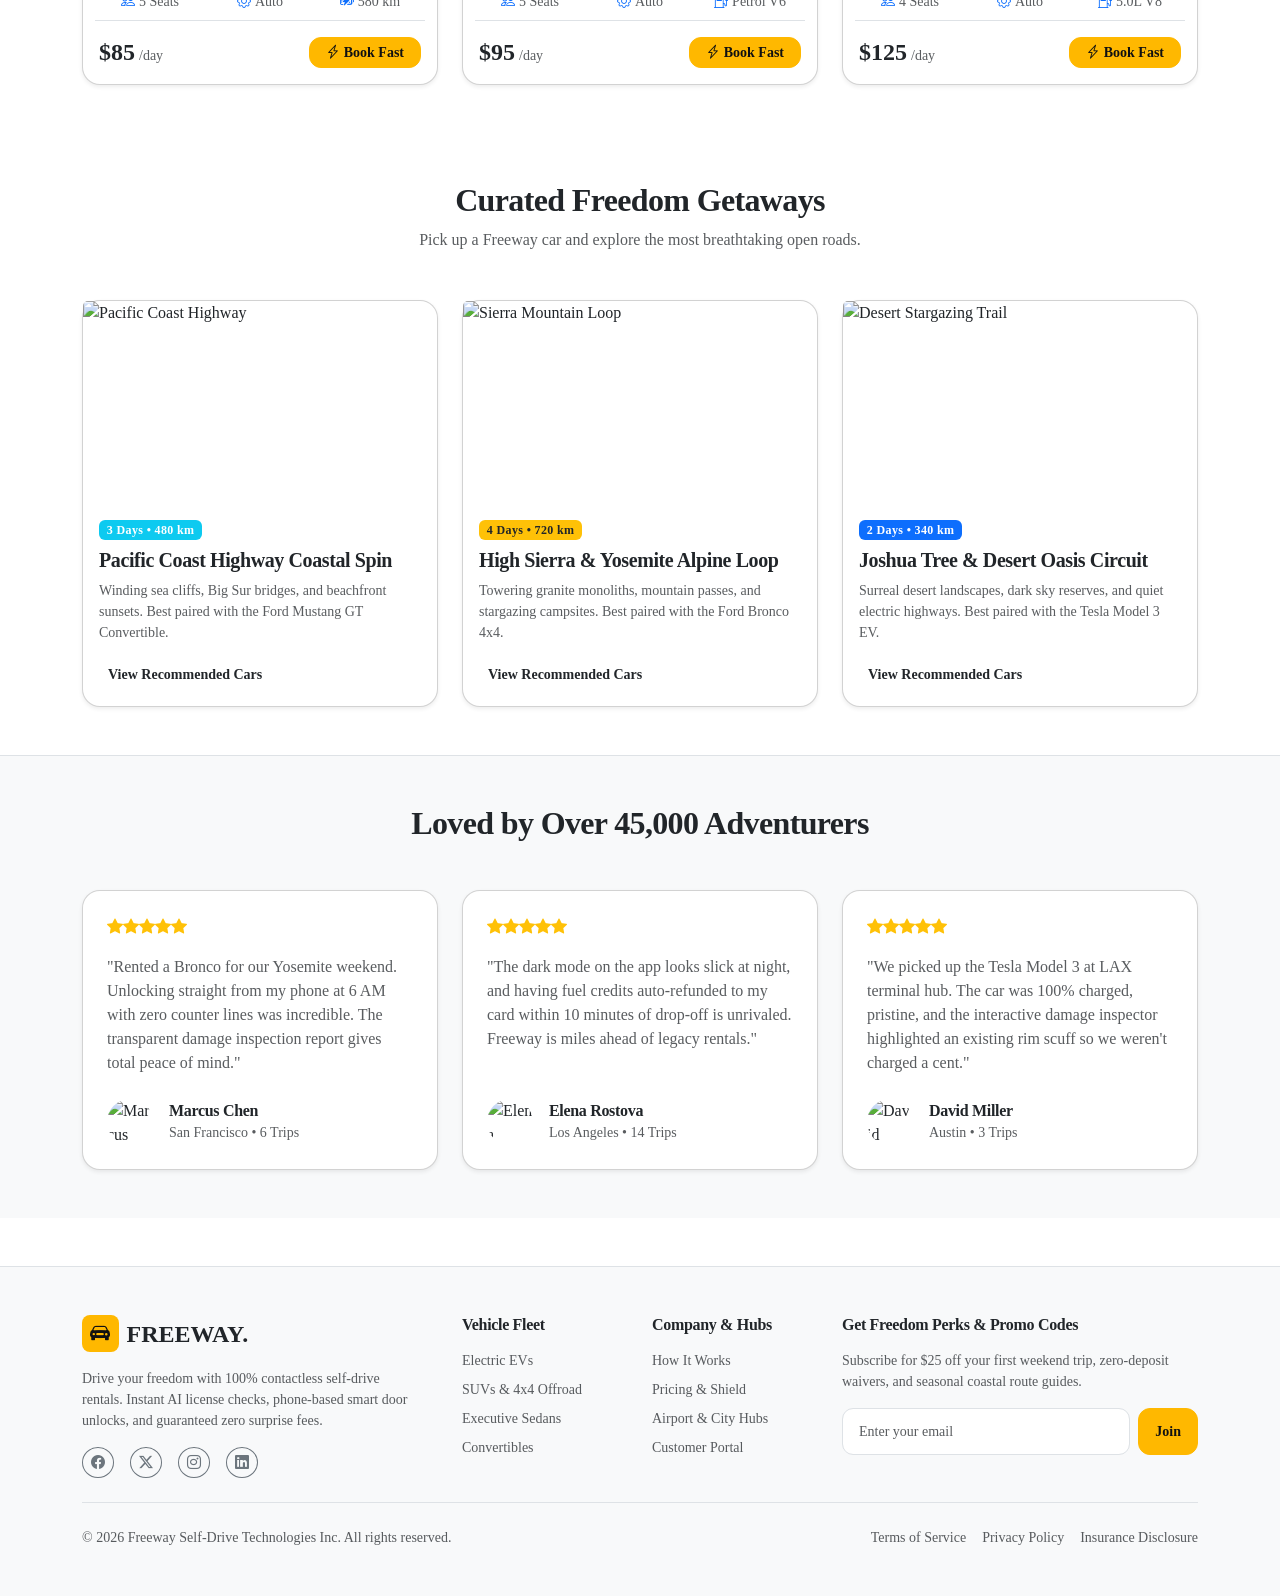
==== commit 0a6a0bad: "Update website" ====
--- a/index.html
+++ b/index.html
@@ -184,11 +184,55 @@
             </a>
 
           </li>
-              <li class="nav-item">
-                <a class="nav-link text-primary fw-bold" href="dashboard.html">
-                  <i class="bi bi-speedometer2 me-1"></i>Dashboard
-                </a>
-              </li>
+ <li class="nav-item">
+    <a class="nav-link dashboard-nav-link" href="dashboard.html">
+        <i class="bi bi-speedometer2 me-1"></i>Dashboard
+    </a>
+</li>
+              <style>
+/* =====================================================
+   DASHBOARD NAVBAR - SAME STYLE AS OTHER NAV ITEMS
+===================================================== */
+
+.dashboard-nav-link {
+    color: #d6d6d6 !important;
+    font-weight: 400 !important;
+    transition: all 0.3s ease;
+}
+
+/* Hover */
+.dashboard-nav-link:hover {
+    color: #ffbd00 !important;
+}
+
+/* Dashboard active page */
+.dashboard-nav-link.active,
+body.dashboard-page .dashboard-nav-link {
+    color: #ffbd00 !important;
+    font-weight: 500 !important;
+}
+
+/* Icon */
+.dashboard-nav-link i {
+    color: inherit;
+}
+
+/* Underline for active Dashboard */
+body.dashboard-page .dashboard-nav-link {
+    position: relative;
+}
+
+body.dashboard-page .dashboard-nav-link::after {
+    content: "";
+    position: absolute;
+    left: 0;
+    right: 0;
+    bottom: -9px;
+    height: 2px;
+    background: #ffbd00;
+    border-radius: 2px;
+}
+</style>
             </ul>
 
             <!-- Nav Actions: RTL Toggle, Dark Mode Toggle, Account / Login -->
--- a/styles.css
+++ b/styles.css
@@ -730,6 +730,138 @@
   }
 
 }
-
-
-
+/* =====================================================
+   DASHBOARD NAVBAR - LIGHT & DARK MODE
+===================================================== */
+
+/* Default Dashboard */
+.dashboard-nav-link {
+    color: #333 !important;
+    font-weight: 500 !important;
+    transition: all 0.3s ease;
+}
+
+/* Dashboard icon */
+.dashboard-nav-link i {
+    color: inherit !important;
+}
+
+/* Hover */
+.dashboard-nav-link:hover {
+    color: #ffb900 !important;
+}
+
+/* Active Dashboard */
+body.dashboard-page .dashboard-nav-link {
+    color: #ffb900 !important;
+    font-weight: 600 !important;
+    position: relative;
+}
+
+/* Active underline */
+body.dashboard-page .dashboard-nav-link::after {
+    content: "";
+    position: absolute;
+    left: 0;
+    right: 0;
+    bottom: -9px;
+    height: 2px;
+    background: #ffb900;
+    border-radius: 2px;
+}
+
+
+/* =====================================================
+   DARK MODE
+===================================================== */
+
+.dark-mode .dashboard-nav-link,
+[data-theme="dark"] .dashboard-nav-link {
+    color: #d6d6d6 !important;
+}
+
+.dark-mode .dashboard-nav-link:hover,
+[data-theme="dark"] .dashboard-nav-link:hover {
+    color: #ffb900 !important;
+}
+
+.dark-mode body.dashboard-page .dashboard-nav-link,
+[data-theme="dark"] body.dashboard-page .dashboard-nav-link {
+    color: #ffb900 !important;
+}
+/* =====================================================
+   DASHBOARD NAVBAR FIX
+===================================================== */
+
+/* LIGHT MODE */
+.navbar .dashboard-nav-link {
+    color: #333333 !important;
+    opacity: 1 !important;
+    visibility: visible !important;
+    font-weight: 400 !important;
+}
+
+.navbar .dashboard-nav-link i {
+    color: #333333 !important;
+}
+
+/* Hover */
+.navbar .dashboard-nav-link:hover {
+    color: #ffb900 !important;
+}
+
+.navbar .dashboard-nav-link:hover i {
+    color: #ffb900 !important;
+}
+
+/* =====================================================
+   ACTIVE DASHBOARD
+===================================================== */
+
+body.dashboard-page .navbar .dashboard-nav-link {
+    color: #ffb900 !important;
+    font-weight: 500 !important;
+}
+
+body.dashboard-page .navbar .dashboard-nav-link i {
+    color: #ffb900 !important;
+}
+
+/* Active underline */
+body.dashboard-page .navbar .dashboard-nav-link::after {
+    content: "";
+    position: absolute;
+    left: 0;
+    right: 0;
+    bottom: -8px;
+    height: 2px;
+    background: #ffb900;
+    border-radius: 2px;
+}
+
+
+/* =====================================================
+   DARK MODE
+===================================================== */
+
+.dark-mode .navbar .dashboard-nav-link,
+[data-theme="dark"] .navbar .dashboard-nav-link {
+    color: #d8d8d8 !important;
+    opacity: 1 !important;
+}
+
+.dark-mode .navbar .dashboard-nav-link i,
+[data-theme="dark"] .navbar .dashboard-nav-link i {
+    color: #d8d8d8 !important;
+}
+
+.dark-mode .navbar .dashboard-nav-link:hover,
+[data-theme="dark"] .navbar .dashboard-nav-link:hover {
+    color: #ffb900 !important;
+}
+
+.dark-mode .navbar .dashboard-nav-link:hover i,
+[data-theme="dark"] .navbar .dashboard-nav-link:hover i {
+    color: #ffb900 !important;
+}
+
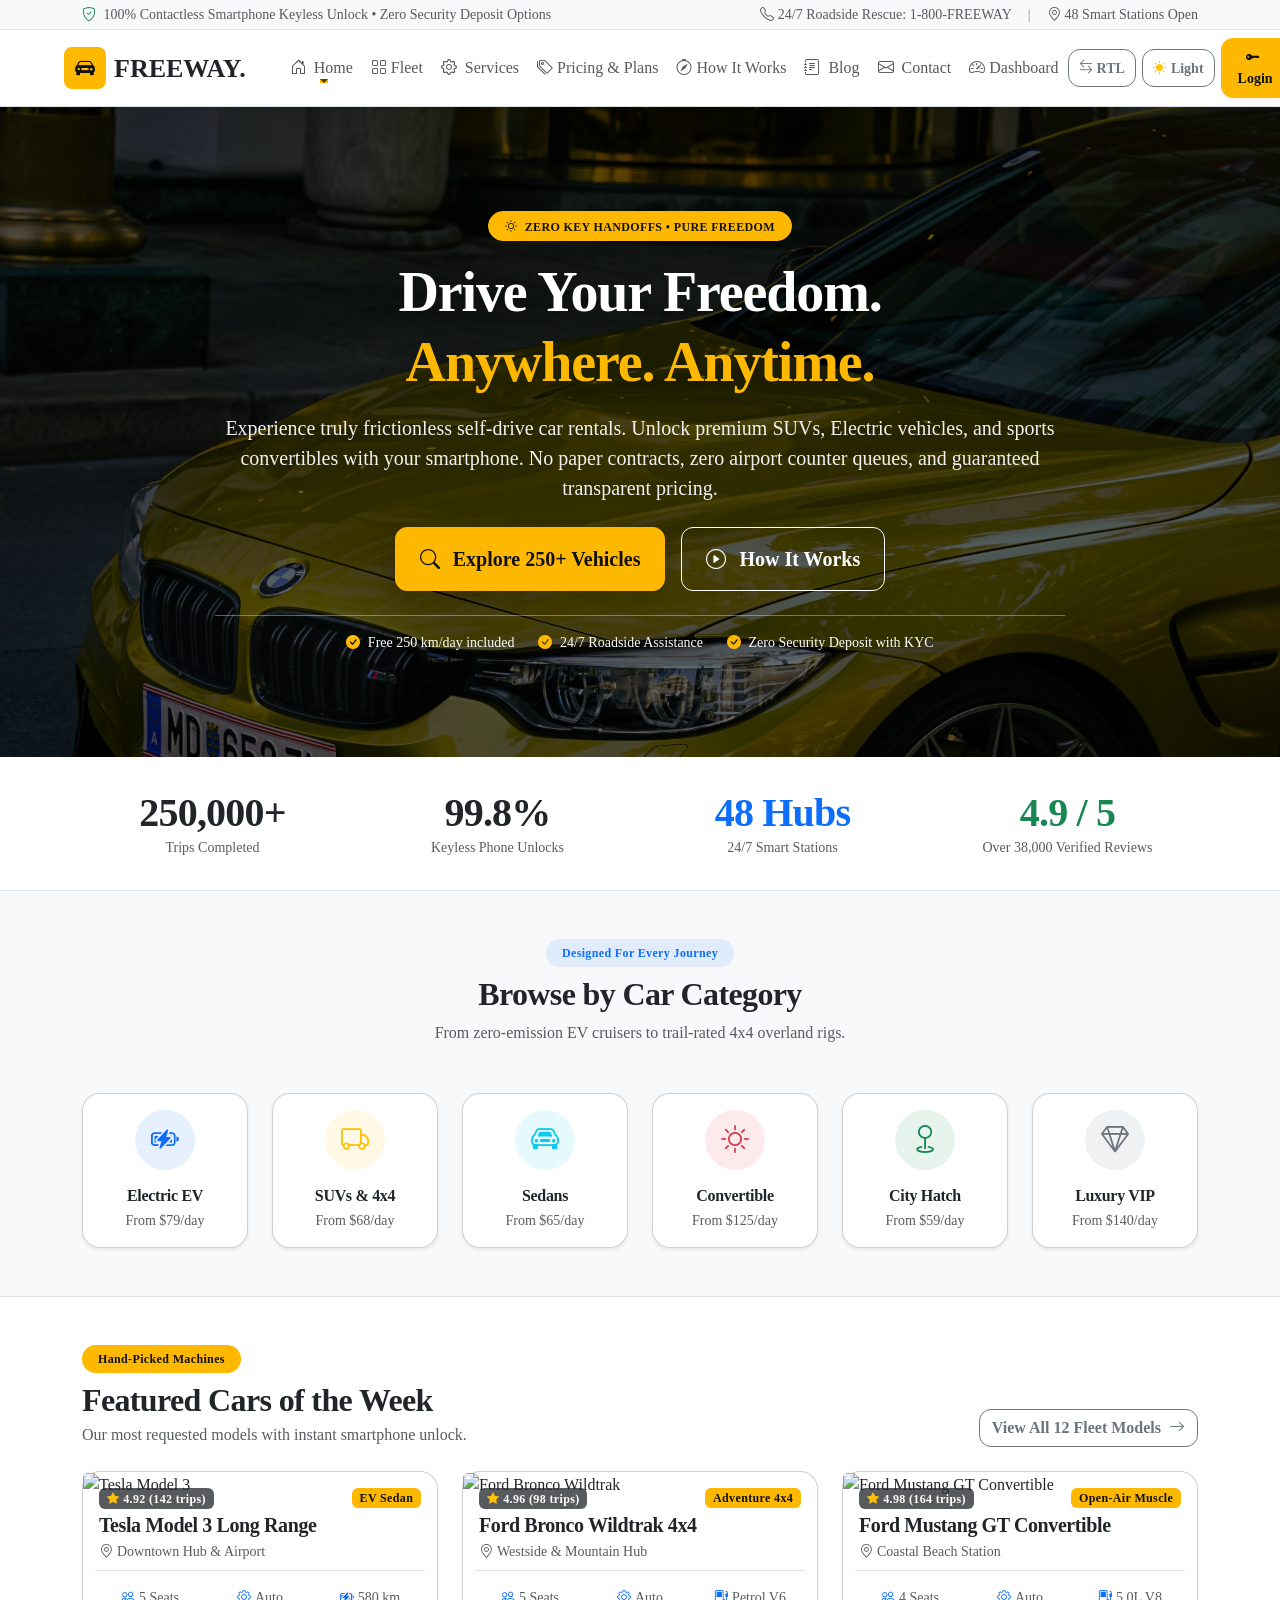
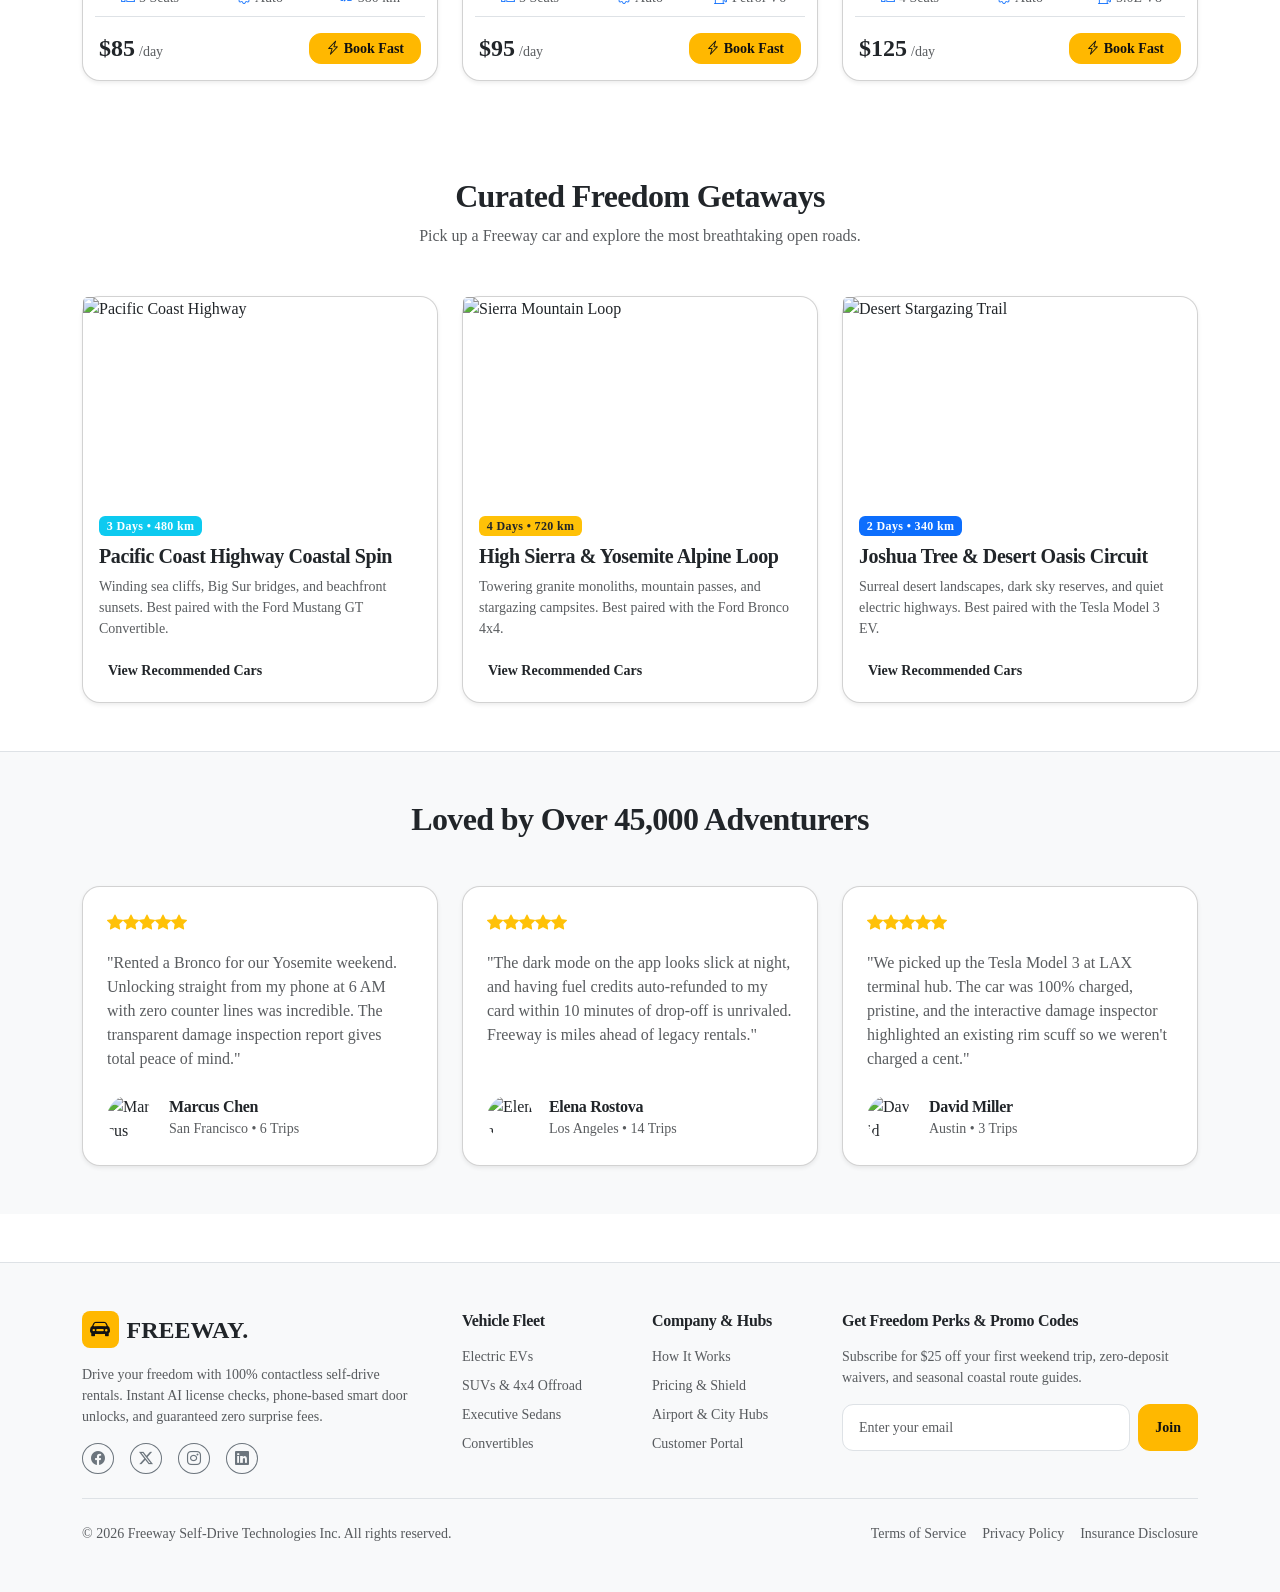
==== commit ab9ac8dd: "Update website" ====
--- a/index.html
+++ b/index.html
@@ -93,7 +93,7 @@
           <!-- Navbar Links & Controls -->
           <div class="collapse navbar-collapse" id="navbarMain">
             <ul class="navbar-nav mx-auto mb-2 mb-lg-0 fw-medium">
-              <li class="nav-item dropdown">
+    <li class="nav-item dropdown">
   <a
     class="nav-link dropdown-toggle active"
     href="#"
@@ -184,55 +184,11 @@
             </a>
 
           </li>
- <li class="nav-item">
+    <li class="nav-item">
     <a class="nav-link dashboard-nav-link" href="dashboard.html">
         <i class="bi bi-speedometer2 me-1"></i>Dashboard
     </a>
 </li>
-              <style>
-/* =====================================================
-   DASHBOARD NAVBAR - SAME STYLE AS OTHER NAV ITEMS
-===================================================== */
-
-.dashboard-nav-link {
-    color: #d6d6d6 !important;
-    font-weight: 400 !important;
-    transition: all 0.3s ease;
-}
-
-/* Hover */
-.dashboard-nav-link:hover {
-    color: #ffbd00 !important;
-}
-
-/* Dashboard active page */
-.dashboard-nav-link.active,
-body.dashboard-page .dashboard-nav-link {
-    color: #ffbd00 !important;
-    font-weight: 500 !important;
-}
-
-/* Icon */
-.dashboard-nav-link i {
-    color: inherit;
-}
-
-/* Underline for active Dashboard */
-body.dashboard-page .dashboard-nav-link {
-    position: relative;
-}
-
-body.dashboard-page .dashboard-nav-link::after {
-    content: "";
-    position: absolute;
-    left: 0;
-    right: 0;
-    bottom: -9px;
-    height: 2px;
-    background: #ffbd00;
-    border-radius: 2px;
-}
-</style>
             </ul>
 
             <!-- Nav Actions: RTL Toggle, Dark Mode Toggle, Account / Login -->
--- a/styles.css
+++ b/styles.css
@@ -731,137 +731,147 @@
 
 }
 /* =====================================================
-   DASHBOARD NAVBAR - LIGHT & DARK MODE
-===================================================== */
-
-/* Default Dashboard */
-.dashboard-nav-link {
-    color: #333 !important;
-    font-weight: 500 !important;
-    transition: all 0.3s ease;
-}
-
-/* Dashboard icon */
-.dashboard-nav-link i {
-    color: inherit !important;
-}
-
-/* Hover */
-.dashboard-nav-link:hover {
-    color: #ffb900 !important;
-}
-
-/* Active Dashboard */
-body.dashboard-page .dashboard-nav-link {
-    color: #ffb900 !important;
-    font-weight: 600 !important;
-    position: relative;
-}
-
-/* Active underline */
-body.dashboard-page .dashboard-nav-link::after {
-    content: "";
-    position: absolute;
-    left: 0;
-    right: 0;
-    bottom: -9px;
-    height: 2px;
-    background: #ffb900;
-    border-radius: 2px;
-}
-
-
-/* =====================================================
-   DARK MODE
-===================================================== */
-
-.dark-mode .dashboard-nav-link,
-[data-theme="dark"] .dashboard-nav-link {
-    color: #d6d6d6 !important;
-}
-
-.dark-mode .dashboard-nav-link:hover,
-[data-theme="dark"] .dashboard-nav-link:hover {
-    color: #ffb900 !important;
-}
-
-.dark-mode body.dashboard-page .dashboard-nav-link,
-[data-theme="dark"] body.dashboard-page .dashboard-nav-link {
-    color: #ffb900 !important;
-}
-/* =====================================================
-   DASHBOARD NAVBAR FIX
-===================================================== */
-
-/* LIGHT MODE */
-.navbar .dashboard-nav-link {
-    color: #333333 !important;
-    opacity: 1 !important;
-    visibility: visible !important;
+   FREEWAY NAVBAR - SMALL TEXT & COMPACT SPACING
+===================================================== */
+
+.navbar {
+    min-height: 72px;
+    padding: 8px 0 !important;
+}
+
+/* Main container */
+.navbar .container {
+    max-width: 100%;
+    padding-left: 4rem;
+    padding-right: 4rem;
+}
+
+/* Logo */
+.navbar-brand {
+    font-size: 26px !important;
+    margin-right: 35px !important;
+    white-space: nowrap;
+}
+
+/* Logo icon */
+.navbar-brand .badge {
+    width: 42px;
+    height: 42px;
+    display: inline-flex;
+    align-items: center;
+    justify-content: center;
+}
+
+/* Navigation */
+.navbar-nav {
+    align-items: center;
+    gap: 0 !important;
+}
+
+/* Menu text */
+.navbar-nav .nav-link {
+    font-size: 16px !important;
     font-weight: 400 !important;
-}
-
-.navbar .dashboard-nav-link i {
-    color: #333333 !important;
-}
-
-/* Hover */
-.navbar .dashboard-nav-link:hover {
-    color: #ffb900 !important;
-}
-
-.navbar .dashboard-nav-link:hover i {
-    color: #ffb900 !important;
-}
-
-/* =====================================================
-   ACTIVE DASHBOARD
-===================================================== */
-
-body.dashboard-page .navbar .dashboard-nav-link {
-    color: #ffb900 !important;
-    font-weight: 500 !important;
-}
-
-body.dashboard-page .navbar .dashboard-nav-link i {
-    color: #ffb900 !important;
-}
-
-/* Active underline */
-body.dashboard-page .navbar .dashboard-nav-link::after {
-    content: "";
-    position: absolute;
-    left: 0;
-    right: 0;
-    bottom: -8px;
-    height: 2px;
-    background: #ffb900;
-    border-radius: 2px;
-}
-
-
-/* =====================================================
-   DARK MODE
-===================================================== */
-
-.dark-mode .navbar .dashboard-nav-link,
-[data-theme="dark"] .navbar .dashboard-nav-link {
-    color: #d8d8d8 !important;
-    opacity: 1 !important;
-}
-
-.dark-mode .navbar .dashboard-nav-link i,
-[data-theme="dark"] .navbar .dashboard-nav-link i {
-    color: #d8d8d8 !important;
-}
-
-.dark-mode .navbar .dashboard-nav-link:hover,
-[data-theme="dark"] .navbar .dashboard-nav-link:hover {
-    color: #ffb900 !important;
-}
-
-.dark-mode .navbar .dashboard-nav-link:hover i,
-[data-theme="dark"] .navbar .dashboard-nav-link:hover i {
-    color: #ffb900 !important;
-}
-
+    padding: 8px 9px !important;
+    white-space: nowrap;
+    line-height: 1.2;
+}
+
+/* Menu icons */
+.navbar-nav .nav-link i {
+    font-size: 16px !important;
+    margin-right: 4px !important;
+}
+
+/* Dropdown arrow */
+.navbar-nav .dropdown-toggle::after {
+    margin-left: 3px;
+}
+
+/* Right-side controls */
+.navbar .d-flex.align-items-center.gap-2 {
+    gap: 6px !important;
+}
+
+/* RTL + Light buttons */
+#rtlToggleBtn,
+#themeToggleBtn {
+    font-size: 14px !important;
+    padding: 7px 10px !important;
+    min-height: 38px;
+}
+
+/* Login */
+.navbar .btn-freeway {
+    font-size: 14px !important;
+    padding: 8px 16px !important;
+    min-height: 38px;
+}
+
+
+/* =====================================================
+   1200px AND BELOW
+===================================================== */
+
+@media (max-width: 1200px) {
+
+    .navbar .container {
+        padding-left: 2rem;
+        padding-right: 2rem;
+    }
+
+    .navbar-brand {
+        font-size: 24px !important;
+        margin-right: 20px !important;
+    }
+
+    .navbar-nav .nav-link {
+        font-size: 15px !important;
+        padding-left: 6px !important;
+        padding-right: 6px !important;
+    }
+
+    .navbar-nav .nav-link i {
+        font-size: 15px !important;
+    }
+
+}
+
+
+/* =====================================================
+   TABLET / MOBILE
+===================================================== */
+
+@media (max-width: 991.98px) {
+
+    .navbar {
+        min-height: 68px;
+    }
+
+    .navbar .container {
+        padding-left: 1rem;
+        padding-right: 1rem;
+    }
+
+    .navbar-brand {
+        font-size: 23px !important;
+        margin-right: 0 !important;
+    }
+
+    .navbar-brand .badge {
+        width: 40px;
+        height: 40px;
+    }
+
+    .navbar-collapse {
+        margin-top: 10px;
+    }
+
+    .navbar-nav .nav-link {
+        font-size: 16px !important;
+        padding: 9px 10px !important;
+    }
+
+}
+
+
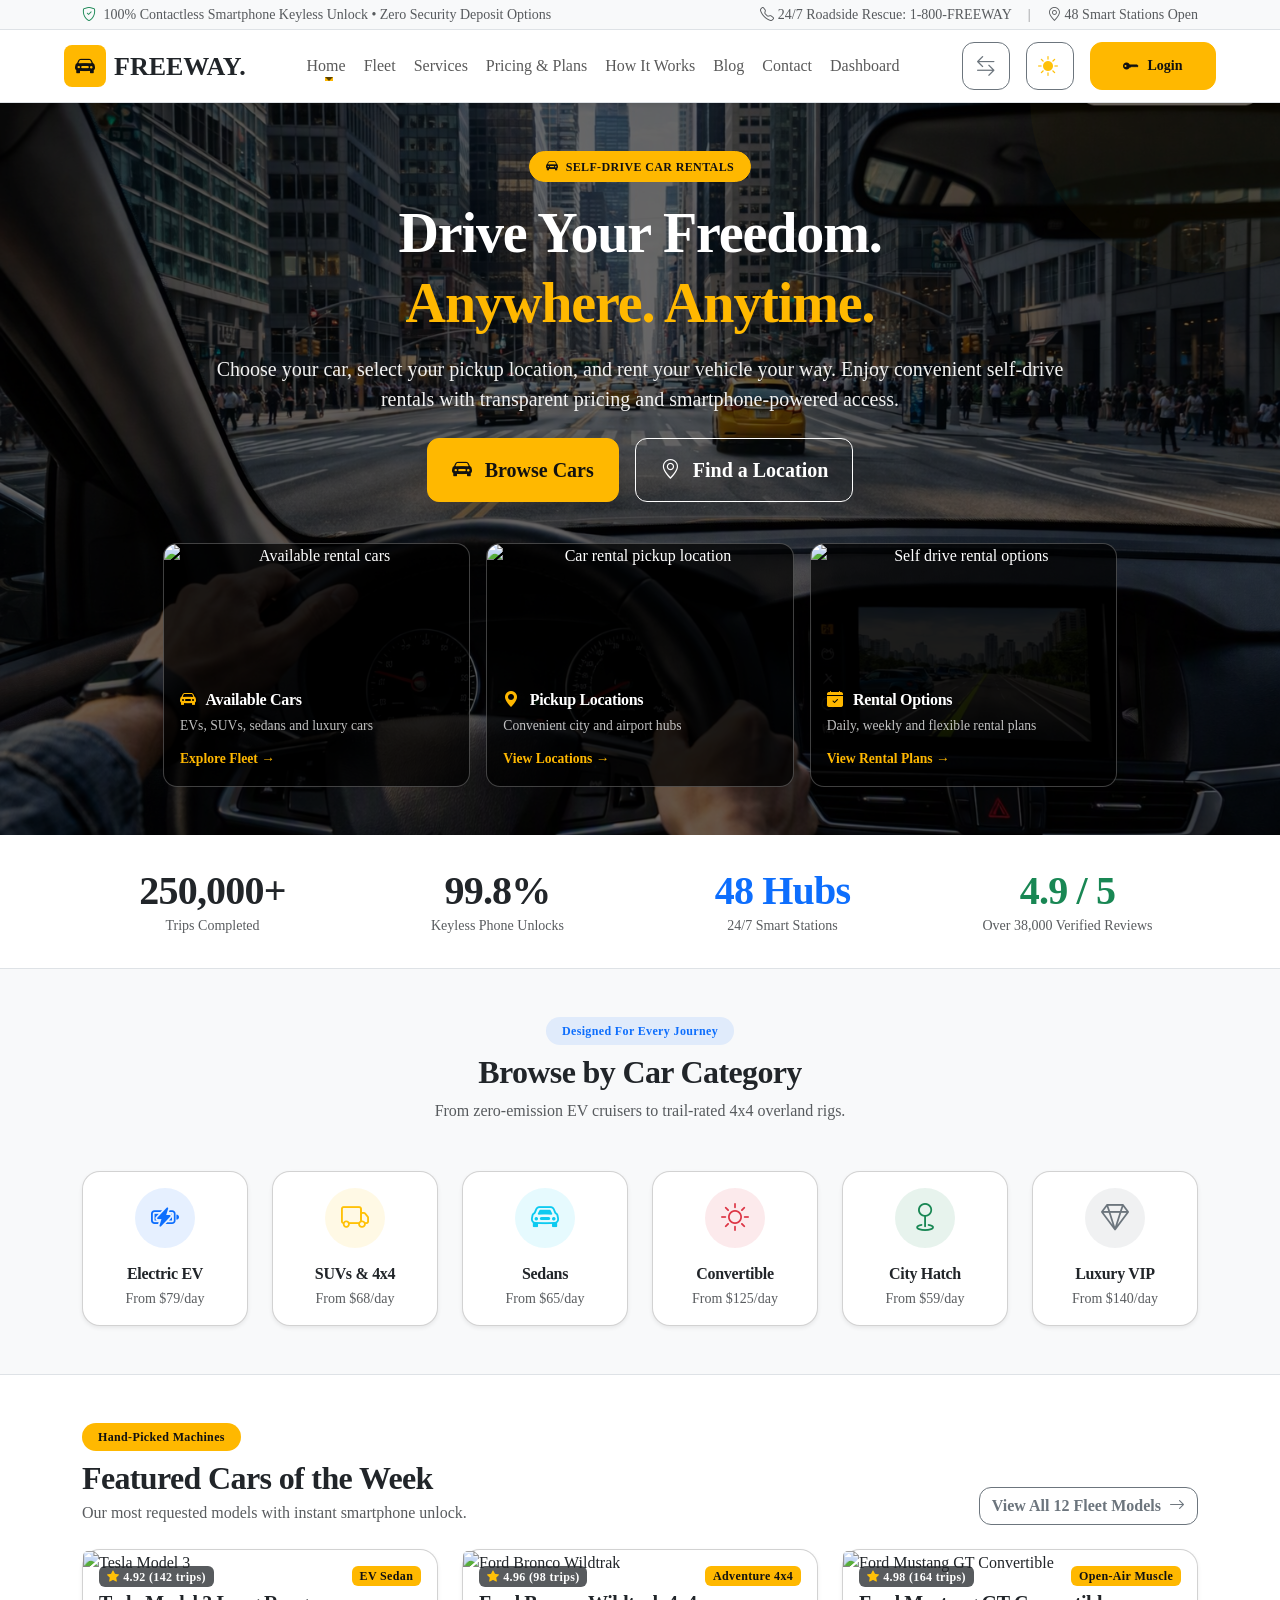
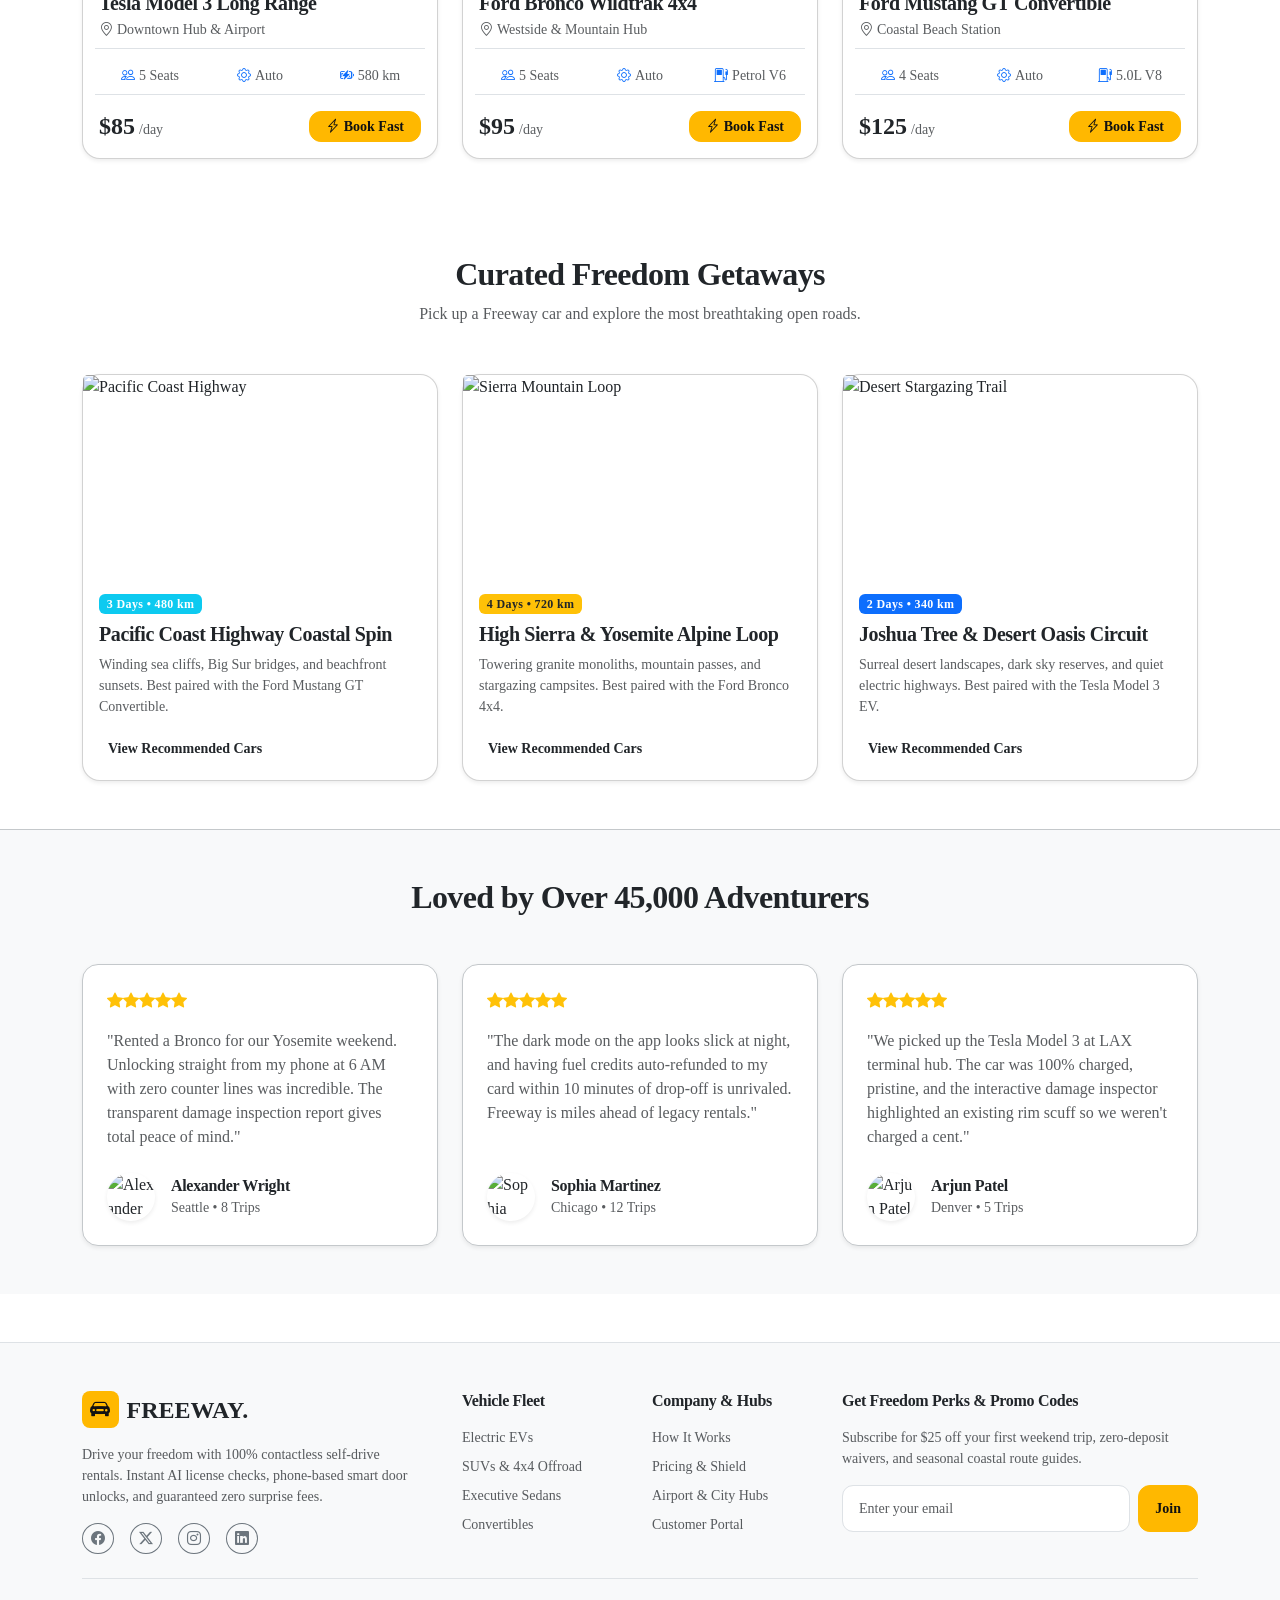
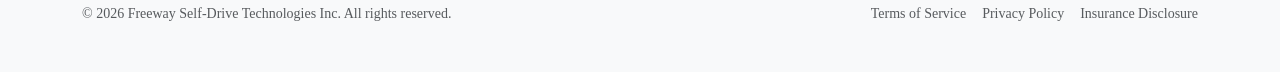
==== commit 5e0f6b32: "Update website" ====
--- a/index.html
+++ b/index.html
@@ -102,7 +102,6 @@
     data-bs-toggle="dropdown"
     aria-expanded="false"
   >
-    <i class="bi bi-house-door me-1"></i>
     Home
   </a>
 
@@ -125,9 +124,7 @@
   </ul>
 </li>
               <li class="nav-item">
-                <a class="nav-link" href="fleet.html">
-                  <i class="bi bi-grid me-1"></i>Fleet
-                </a>
+                <a class="nav-link" href="fleet.html">Fleet</a>
               </li>
               <!-- SERVICES -->
           <li class="nav-item">
@@ -136,19 +133,17 @@
               class="nav-link active"
               href="services.html"
             >
-              <i class="bi bi-gear me-1"></i>
+             
               Services
             </a>
 
           </li>
               <li class="nav-item">
-                <a class="nav-link" href="pricing.html">
-                  <i class="bi bi-tags me-1"></i>Pricing & Plans
-                </a>
+                <a class="nav-link" href="pricing.html">Pricing & Plans</a>
               </li>
               <li class="nav-item">
                 <a class="nav-link" href="how-it-works.html">
-                  <i class="bi bi-compass me-1"></i>How It Works
+                 How It Works
                 </a>
               </li>
                      <!-- BLOG -->
@@ -160,8 +155,6 @@
               href="blog.html"
             >
 
-              <i class="bi bi-journal-text me-1"></i>
-
               Blog
 
             </a>
@@ -177,8 +170,7 @@
               href="contact.html"
             >
 
-              <i class="bi bi-envelope me-1"></i>
-
+         
               Contact
 
             </a>
@@ -186,44 +178,47 @@
           </li>
     <li class="nav-item">
     <a class="nav-link dashboard-nav-link" href="dashboard.html">
-        <i class="bi bi-speedometer2 me-1"></i>Dashboard
+       Dashboard
     </a>
 </li>
             </ul>
 
             <!-- Nav Actions: RTL Toggle, Dark Mode Toggle, Account / Login -->
-            <div class="d-flex align-items-center gap-2 mt-2 mt-lg-0">
-              <!-- RTL Toggle Button -->
-              <button
-                id="rtlToggleBtn"
-                class="btn btn-outline-secondary btn-sm d-flex align-items-center"
-                title="Toggle Right-to-Left Layout"
-              >
-                <i class="bi bi-arrow-left-right me-1"></i>
-                <span id="rtlLabel" class="fw-semibold">RTL</span>
-              </button>
-
-              <!-- Dark Mode Toggle Button -->
-              <button
-                id="themeToggleBtn"
-                class="btn btn-outline-secondary btn-sm d-flex align-items-center"
-                title="Toggle Dark / Light Theme"
-              >
-                <i id="themeIcon" class="bi bi-sun-fill text-warning me-1"></i>
-                <span id="themeLabel" class="fw-semibold">Light</span>
-              </button>
-
-              <!-- Login / Account Dropdown -->
-           
-
-              <!-- Instant Book CTA -->
-              <a
-                href="login.html"
-                class="btn btn-freeway btn-sm px-3 shadow-sm d-none d-xl-inline-block"
-              >
-                <i class="bi bi-key-fill me-1"></i>Login
-              </a>
-            </div>
+            <!-- Nav Actions: RTL, Theme & Login -->
+<div class="nav-actions d-flex align-items-center gap-3 ms-auto mt-2 mt-lg-0">
+
+    <!-- RTL Toggle -->
+    <button
+        id="rtlToggleBtn"
+        class="nav-icon-btn btn btn-outline-secondary"
+        type="button"
+        title="Toggle Right-to-Left Layout"
+        aria-label="Toggle Right-to-Left Layout"
+    >
+        <i class="bi bi-arrow-left-right"></i>
+    </button>
+
+    <!-- Theme Toggle -->
+    <button
+        id="themeToggleBtn"
+        class="nav-icon-btn btn btn-outline-secondary"
+        type="button"
+        title="Toggle Dark / Light Theme"
+        aria-label="Toggle Dark / Light Theme"
+    >
+        <i id="themeIcon" class="bi bi-sun-fill text-warning"></i>
+    </button>
+
+    <!-- Login -->
+    <a 
+    href="login.html" 
+    class="btn btn-freeway login-btn d-none d-xl-inline-flex"
+>
+    <i class="bi bi-key-fill"></i>
+    <span>Login</span>
+</a>
+
+</div>
           </div>
         </div>
       </nav>
@@ -236,7 +231,7 @@
 
   <!-- BACKGROUND IMAGE -->
   <img
-    src="assets/images/bg6.jpg"
+    src="assets/images/relevent to hero1.png"
     alt="Self Drive Car Rental"
     class="hero-bg"
   >
@@ -478,106 +473,146 @@
 
 
   <!-- CONTENT -->
-  <div class="container py-5">
-
+ <!-- HERO CONTENT -->
+<div class="container py-5">
     <div class="hero-content">
 
-
-      <!-- BADGE -->
-
-      <span
-        class="badge bg-freeway px-3 py-2 rounded-pill mb-3 text-uppercase fw-bold letter-spacing"
-      >
-        <i class="bi bi-sun me-1"></i>
-        Zero Key Handoffs • Pure Freedom
-      </span>
-
-
-      <!-- HEADING -->
-
-      <h1 class="display-4 fw-bold lh-sm mb-3">
-
-        Drive Your Freedom.<br>
-
-        <span class="text-warning">
-          Anywhere. Anytime.
+        <!-- Badge -->
+        <span class="badge bg-freeway px-3 py-2 rounded-pill mb-3 text-uppercase fw-bold">
+            <i class="bi bi-car-front-fill me-1"></i>
+            Self-Drive Car Rentals
         </span>
 
-      </h1>
-
-
-      <!-- DESCRIPTION -->
-
-      <p class="lead hero-description mb-4">
-
-        Experience truly frictionless self-drive car rentals.
-        Unlock premium SUVs, Electric vehicles, and sports convertibles
-        with your smartphone. No paper contracts, zero airport counter
-        queues, and guaranteed transparent pricing.
-
-      </p>
-
-
-      <!-- BUTTONS -->
-
-      <div
-        class="d-flex flex-wrap gap-3 justify-content-center"
-      >
-
-        <a
-          href="fleet.html"
-          class="btn btn-freeway btn-lg px-4 py-3 shadow"
-        >
-
-          <i class="bi bi-search me-2"></i>
-
-          Explore 250+ Vehicles
-
-        </a>
-
-
-        <a
-          href="how-it-works.html"
-          class="btn btn-outline-light btn-lg px-4 py-3"
-        >
-
-          <i class="bi bi-play-circle me-2"></i>
-
-          How It Works
-
-        </a>
-
-      </div>
-
-
-      <!-- TRUST BADGES -->
-
-      <div
-        class="trust-badges d-flex flex-wrap gap-4 mt-4 pt-3 border-top border-opacity-25 small"
-      >
-
-        <div>
-          <i class="bi bi-check-circle-fill me-1"></i>
-          Free 250 km/day included
-        </div>
-
-
-        <div>
-          <i class="bi bi-check-circle-fill me-1"></i>
-          24/7 Roadside Assistance
-        </div>
-
-
-        <div>
-          <i class="bi bi-check-circle-fill me-1"></i>
-          Zero Security Deposit with KYC
-        </div>
-
-      </div>
+        <!-- Heading -->
+        <h1 class="display-4 fw-bold lh-sm mb-3">
+            Drive Your Freedom.
+            <br>
+            <span class="text-warning">
+                Anywhere. Anytime.
+            </span>
+        </h1>
+
+        <!-- Description -->
+        <p class="lead hero-description mb-4">
+            Choose your car, select your pickup location, and rent your vehicle
+            your way. Enjoy convenient self-drive rentals with transparent pricing
+            and smartphone-powered access.
+        </p>
+
+        <!-- Main Buttons -->
+        <div class="d-flex flex-wrap gap-3 justify-content-center mb-4">
+
+            <a href="fleet.html"
+               class="btn btn-freeway btn-lg px-4 py-3 shadow">
+                <i class="bi bi-car-front-fill me-2"></i>
+                Browse Cars
+            </a>
+
+            <a href="contact.html"
+               class="btn btn-outline-light btn-lg px-4 py-3">
+                <i class="bi bi-geo-alt me-2"></i>
+                Find a Location
+            </a>
+
+        </div>
+
+
+        <!-- RENTAL SERVICE OPTIONS -->
+        <div class="row g-3 hero-service-cards">
+
+            <!-- Available Cars -->
+            <div class="col-md-4">
+                <a href="fleet.html"
+                   class="hero-service-card text-decoration-none">
+
+                    <div class="hero-card-image">
+                        <img
+                            src="https://images.unsplash.com/photo-1502877338535-766e1452684a?auto=format&fit=crop&w=700&q=80"
+                            alt="Available rental cars">
+                    </div>
+
+                    <div class="hero-card-content">
+                        <h5>
+                            <i class="bi bi-car-front-fill"></i>
+                            Available Cars
+                        </h5>
+
+                        <p>
+                            EVs, SUVs, sedans and luxury cars
+                        </p>
+
+                        <span>
+                            Explore Fleet →
+                        </span>
+                    </div>
+
+                </a>
+            </div>
+
+
+            <!-- Locations -->
+            <div class="col-md-4">
+                <a href="contact.html"
+                   class="hero-service-card text-decoration-none">
+
+                    <div class="hero-card-image">
+                        <img
+                            src="https://images.unsplash.com/photo-1449824913935-59a10b8d2000?auto=format&fit=crop&w=700&q=80"
+                            alt="Car rental pickup location">
+                    </div>
+
+                    <div class="hero-card-content">
+                        <h5>
+                            <i class="bi bi-geo-alt-fill"></i>
+                            Pickup Locations
+                        </h5>
+
+                        <p>
+                            Convenient city and airport hubs
+                        </p>
+
+                        <span>
+                            View Locations →
+                        </span>
+                    </div>
+
+                </a>
+            </div>
+
+
+            <!-- Rental Options -->
+            <div class="col-md-4">
+                <a href="pricing.html"
+                   class="hero-service-card text-decoration-none">
+
+                    <div class="hero-card-image">
+                        <img
+                            src="https://images.unsplash.com/photo-1492144534655-ae79c964c9d7?auto=format&fit=crop&w=700&q=80"
+                            alt="Self drive rental options">
+                    </div>
+
+                    <div class="hero-card-content">
+                        <h5>
+                            <i class="bi bi-calendar-check-fill"></i>
+                            Rental Options
+                        </h5>
+
+                        <p>
+                            Daily, weekly and flexible rental plans
+                        </p>
+
+                        <span>
+                            View Rental Plans →
+                        </span>
+                    </div>
+
+                </a>
+            </div>
+
+        </div>
 
     </div>
-
-  </div>
+</div>
 
 </section>
 
@@ -1170,108 +1205,90 @@
     <!-- =========================================================================
        CUSTOMER REVIEWS & STORIES
        ========================================================================= -->
-    <section class="py-5 bg-body-tertiary border-top border-body">
-      <div class="container">
-        <div class="text-center mb-5">
-          <!-- <span
-            class="badge bg-secondary bg-opacity-10 text-secondary px-3 py-2 rounded-pill fw-semibold mb-2"
-            >Real Stories</span
-          > -->
-          <h2 class="fw-bold text-body">Loved by Over 45,000 Adventurers</h2>
-        </div>
-
-        <div class="row g-4">
-          <div class="col-md-4">
-            <div class="card border-body bg-body p-4 h-100 shadow-sm">
-              <div class="d-flex text-warning mb-3">
-                <i class="bi bi-star-fill"></i><i class="bi bi-star-fill"></i
-                ><i class="bi bi-star-fill"></i><i class="bi bi-star-fill"></i
-                ><i class="bi bi-star-fill"></i>
-              </div>
-              <p class="text-body-secondary mb-4">
-                "Rented a Bronco for our Yosemite weekend. Unlocking straight
-                from my phone at 6 AM with zero counter lines was incredible.
-                The transparent damage inspection report gives total peace of
-                mind."
-              </p>
-              <div class="d-flex align-items-center gap-3 mt-auto">
-                <img
-                  src="https://images.unsplash.com/photo-1507003211169-0a1dd7228f2d?auto=format&fit=crop&w=100&q=80"
-                  class="rounded-circle"
-                  width="46"
-                  height="46"
-                  alt="Marcus Chen"
-                />
-                <div>
-                  <h6 class="fw-bold text-body mb-0">Marcus Chen</h6>
-                  <small class="text-body-secondary"
-                    >San Francisco • 6 Trips</small
-                  >
-                </div>
-              </div>
-            </div>
-          </div>
-
-          <div class="col-md-4">
-            <div class="card border-body bg-body p-4 h-100 shadow-sm">
-              <div class="d-flex text-warning mb-3">
-                <i class="bi bi-star-fill"></i><i class="bi bi-star-fill"></i
-                ><i class="bi bi-star-fill"></i><i class="bi bi-star-fill"></i
-                ><i class="bi bi-star-fill"></i>
-              </div>
-              <p class="text-body-secondary mb-4">
-                "The dark mode on the app looks slick at night, and having fuel
-                credits auto-refunded to my card within 10 minutes of drop-off
-                is unrivaled. Freeway is miles ahead of legacy rentals."
-              </p>
-              <div class="d-flex align-items-center gap-3 mt-auto">
-                <img
-                  src="https://images.unsplash.com/photo-1494790108377-be9c29b29330?auto=format&fit=crop&w=100&q=80"
-                  class="rounded-circle"
-                  width="46"
-                  height="46"
-                  alt="Elena Rostova"
-                />
-                <div>
-                  <h6 class="fw-bold text-body mb-0">Elena Rostova</h6>
-                  <small class="text-body-secondary"
-                    >Los Angeles • 14 Trips</small
-                  >
-                </div>
-              </div>
-            </div>
-          </div>
-
-          <div class="col-md-4">
-            <div class="card border-body bg-body p-4 h-100 shadow-sm">
-              <div class="d-flex text-warning mb-3">
-                <i class="bi bi-star-fill"></i><i class="bi bi-star-fill"></i
-                ><i class="bi bi-star-fill"></i><i class="bi bi-star-fill"></i
-                ><i class="bi bi-star-fill"></i>
-              </div>
-              <p class="text-body-secondary mb-4">
-                "We picked up the Tesla Model 3 at LAX terminal hub. The car was
-                100% charged, pristine, and the interactive damage inspector
-                highlighted an existing rim scuff so we weren't charged a cent."
-              </p>
-              <div class="d-flex align-items-center gap-3 mt-auto">
-                <img
-                  src="https://images.unsplash.com/photo-1500648767791-00dcc994a43e?auto=format&fit=crop&w=100&q=80"
-                  class="rounded-circle"
-                  width="46"
-                  height="46"
-                  alt="David Miller"
-                />
-                <div>
-                  <h6 class="fw-bold text-body mb-0">David Miller</h6>
-                  <small class="text-body-secondary">Austin • 3 Trips</small>
-                </div>
-              </div>
+   <section class="py-5 bg-body-tertiary border-top border-secondary-subtle">
+  <div class="container">
+    <div class="text-center mb-5">
+      <h2 class="fw-bold text-body">Loved by Over 45,000 Adventurers</h2>
+    </div>
+
+    <div class="row g-4">
+      <!-- 1. Alexander Wright -->
+      <div class="col-md-4">
+        <div class="card border border-secondary-subtle bg-body p-4 h-100 shadow-sm rounded-4">
+          <div class="d-flex text-warning mb-3">
+            <i class="bi bi-star-fill"></i><i class="bi bi-star-fill"></i><i class="bi bi-star-fill"></i><i class="bi bi-star-fill"></i><i class="bi bi-star-fill"></i>
+          </div>
+          <p class="text-body-secondary mb-4">
+            "Rented a Bronco for our Yosemite weekend. Unlocking straight from my phone at 6 AM with zero counter lines was incredible. The transparent damage inspection report gives total peace of mind."
+          </p>
+          <div class="d-flex align-items-center gap-3 mt-auto">
+            <img
+              src="https://images.unsplash.com/photo-1534528741775-53994a69daeb?auto=format&fit=crop&w=150&q=80"
+              class="rounded-circle object-fit-cover shadow-sm"
+              width="48"
+              height="48"
+              alt="Alexander Wright"
+            />
+            <div>
+              <h6 class="fw-bold text-body mb-0">Alexander Wright</h6>
+              <small class="text-body-secondary">Seattle • 8 Trips</small>
             </div>
           </div>
         </div>
       </div>
-    </section>
+
+      <!-- 2. Sophia Martinez -->
+      <div class="col-md-4">
+        <div class="card border border-secondary-subtle bg-body p-4 h-100 shadow-sm rounded-4">
+          <div class="d-flex text-warning mb-3">
+            <i class="bi bi-star-fill"></i><i class="bi bi-star-fill"></i><i class="bi bi-star-fill"></i><i class="bi bi-star-fill"></i><i class="bi bi-star-fill"></i>
+          </div>
+          <p class="text-body-secondary mb-4">
+            "The dark mode on the app looks slick at night, and having fuel credits auto-refunded to my card within 10 minutes of drop-off is unrivaled. Freeway is miles ahead of legacy rentals."
+          </p>
+          <div class="d-flex align-items-center gap-3 mt-auto">
+            <img
+              src="https://images.unsplash.com/photo-1580489944761-15a19d654956?auto=format&fit=crop&w=150&q=80"
+              class="rounded-circle object-fit-cover shadow-sm"
+              width="48"
+              height="48"
+              alt="Sophia Martinez"
+            />
+            <div>
+              <h6 class="fw-bold text-body mb-0">Sophia Martinez</h6>
+              <small class="text-body-secondary">Chicago • 12 Trips</small>
+            </div>
+          </div>
+        </div>
+      </div>
+
+      <!-- 3. Arjun Patel -->
+      <div class="col-md-4">
+        <div class="card border border-secondary-subtle bg-body p-4 h-100 shadow-sm rounded-4">
+          <div class="d-flex text-warning mb-3">
+            <i class="bi bi-star-fill"></i><i class="bi bi-star-fill"></i><i class="bi bi-star-fill"></i><i class="bi bi-star-fill"></i><i class="bi bi-star-fill"></i>
+          </div>
+          <p class="text-body-secondary mb-4">
+            "We picked up the Tesla Model 3 at LAX terminal hub. The car was 100% charged, pristine, and the interactive damage inspector highlighted an existing rim scuff so we weren't charged a cent."
+          </p>
+          <div class="d-flex align-items-center gap-3 mt-auto">
+            <img
+              src="https://images.unsplash.com/photo-1539571696357-5a69c17a67c6?auto=format&fit=crop&w=150&q=80"
+              class="rounded-circle object-fit-cover shadow-sm"
+              width="48"
+              height="48"
+              alt="Arjun Patel"
+            />
+            <div>
+              <h6 class="fw-bold text-body mb-0">Arjun Patel</h6>
+              <small class="text-body-secondary">Denver • 5 Trips</small>
+            </div>
+          </div>
+        </div>
+      </div>
+    </div>
+  </div>
+</section>
 
     <!-- =========================================================================
        Shared Modern Freedom Footer
--- a/styles.css
+++ b/styles.css
@@ -1,5 +1,3 @@
-
-
 /* =========================================================
    FREEWAY - GLOBAL PREMIUM WEBSITE STYLE
 ========================================================= */
@@ -873,5 +871,1310 @@
     }
 
 }
-
-
+/* =========================================
+   NAVIGATION RIGHT-SIDE CONTROLS
+   ========================================= */
+
+.nav-actions {
+    margin-left: auto !important;
+}
+
+/* RTL + Theme icon buttons */
+.nav-icon-btn {
+    width: 48px;
+    height: 48px;
+
+    display: inline-flex;
+    align-items: center;
+    justify-content: center;
+
+    padding: 0 !important;
+
+    border-radius: 12px;
+
+    font-size: 1.25rem;
+    transition: all 0.2s ease;
+}
+
+/* Icon size */
+.nav-icon-btn i {
+    font-size: 1.25rem;
+}
+
+/* Hover effect */
+.nav-icon-btn:hover {
+    transform: translateY(-1px);
+}
+
+/* Login button */
+.login-btn {
+    height: 48px;
+    display: inline-flex;
+    align-items: center;
+    justify-content: center;
+
+    font-size: 1rem;
+    font-weight: 600;
+    border-radius: 12px;
+}
+
+
+/* =========================================
+   DESKTOP NAVBAR
+   ========================================= */
+
+@media (min-width: 992px) {
+
+    .nav-actions {
+        margin-left: auto !important;
+        padding-left: 20px;
+    }
+
+}
+
+
+/* =========================================
+   MOBILE
+   ========================================= */
+
+@media (max-width: 991.98px) {
+
+    .nav-actions {
+        margin-left: 0 !important;
+        margin-top: 15px !important;
+        justify-content: flex-start;
+    }
+
+    .nav-icon-btn {
+        width: 44px;
+        height: 44px;
+    }
+
+}
+.login-btn {
+    height: 48px;
+    min-width: 126px;
+
+    display: inline-flex !important;
+    align-items: center;
+    justify-content: center;
+
+    gap: 8px;
+
+    padding: 0 20px !important;
+
+    font-size: 1rem;
+    font-weight: 600;
+
+    line-height: 1;
+
+    border-radius: 12px;
+}
+
+.login-btn i {
+    font-size: 1rem;
+    line-height: 1;
+}
+/* =========================================
+   HERO SERVICE CARDS
+   ========================================= */
+
+.hero-service-cards {
+    width: 100%;
+    max-width: 1050px;
+    margin: 25px auto 0;
+}
+
+.hero-service-card {
+    display: block;
+    height: 100%;
+    overflow: hidden;
+
+    background: rgba(0, 0, 0, 0.72);
+    border: 1px solid rgba(255, 255, 255, 0.25);
+    border-radius: 14px;
+
+    color: #ffffff;
+
+    transition: all 0.25s ease;
+}
+
+.hero-service-card:hover {
+    transform: translateY(-5px);
+    border-color: #ffb800;
+    background: rgba(0, 0, 0, 0.85);
+}
+
+
+/* Card image */
+
+.hero-card-image {
+    width: 100%;
+    height: 130px;
+    overflow: hidden;
+}
+
+.hero-card-image img {
+    width: 100%;
+    height: 100%;
+
+    object-fit: cover;
+
+    display: block;
+
+    transition: transform 0.3s ease;
+}
+
+.hero-service-card:hover .hero-card-image img {
+    transform: scale(1.05);
+}
+
+
+/* Card content */
+
+.hero-card-content {
+    padding: 16px;
+    text-align: left;
+}
+
+.hero-card-content h5 {
+    margin: 0 0 7px;
+    color: #ffffff;
+    font-weight: 700;
+    font-size: 1rem;
+}
+
+.hero-card-content h5 i {
+    color: #ffb800;
+    margin-right: 7px;
+}
+
+.hero-card-content p {
+    margin: 0 0 10px;
+    color: rgba(255, 255, 255, 0.75);
+    font-size: 0.85rem;
+}
+
+.hero-card-content span {
+    color: #ffb800;
+    font-size: 0.85rem;
+    font-weight: 700;
+}
+
+
+/* =========================================
+   FIX HERO OVERFLOW
+   ========================================= */
+
+.hero-banner {
+    width: 100%;
+    max-width: 100%;
+    overflow: hidden;
+}
+
+.hero-banner .container {
+    width: 100%;
+    max-width: 1200px;
+    margin-left: auto;
+    margin-right: auto;
+}
+
+.hero-content {
+    width: 100%;
+    max-width: 1100px;
+    margin: 0 auto;
+    padding-left: 15px;
+    padding-right: 15px;
+    box-sizing: border-box;
+}
+
+
+/* =========================================
+   MOBILE
+   ========================================= */
+
+@media (max-width: 767.98px) {
+
+    .hero-banner {
+        min-height: auto;
+    }
+
+    .hero-banner h1 {
+        font-size: 2.1rem;
+    }
+
+    .hero-description {
+        font-size: 0.95rem;
+    }
+
+    .hero-service-cards {
+        margin-top: 20px;
+    }
+
+    .hero-card-image {
+        height: 160px;
+    }
+
+}
+/* =========================================================
+   HOME 2 - HERO TEXT REFINEMENT
+========================================================= */
+
+.freeway-v2-content {
+    width: 100%;
+    max-width: 1200px;
+    margin: 0 auto;
+    padding-left: 24px;
+    padding-right: 24px;
+}
+
+.hero-v2-text {
+    max-width: 850px;
+    margin-left: auto;
+    margin-right: auto;
+
+    padding: 45px 35px;
+}
+
+
+/* Badge spacing */
+
+.hero-v2-text .freeway-v2-badge {
+    display: inline-block;
+    margin-bottom: 22px !important;
+}
+
+
+/* Heading */
+
+.hero-v2-text h1 {
+    margin-left: auto;
+    margin-right: auto;
+
+    max-width: 800px;
+
+    line-height: 1.12 !important;
+}
+
+
+/* Description */
+
+.hero-v2-text .freeway-v2-description {
+    max-width: 680px;
+
+    margin-left: auto !important;
+    margin-right: auto !important;
+
+    line-height: 1.7;
+}
+
+
+/* Buttons */
+
+.hero-v2-text .btn {
+    min-height: 54px;
+
+    display: inline-flex;
+    align-items: center;
+    justify-content: center;
+}
+
+
+/* Feature row */
+
+.hero-v2-text .freeway-v2-mini {
+    min-height: 42px;
+
+    padding: 8px 12px;
+
+    justify-content: center;
+}
+
+
+/* Prevent text from touching edges */
+
+.hero-v2-text,
+.hero-v2-text h1,
+.hero-v2-text p {
+    box-sizing: border-box;
+}
+
+
+/* =========================================================
+   HERO BACKGROUND
+========================================================= */
+
+.freeway-v2-bg {
+    object-fit: cover;
+
+    /* Keep the car/road visible */
+    object-position: center center;
+}
+
+
+/* =========================================================
+   TABLET
+========================================================= */
+
+@media (max-width: 991.98px) {
+
+    .freeway-v2-content {
+        padding-left: 20px;
+        padding-right: 20px;
+    }
+
+    .hero-v2-text {
+        max-width: 760px;
+        padding: 40px 25px;
+    }
+
+    .hero-v2-text h1 {
+        font-size: 2.7rem;
+    }
+
+}
+
+
+/* =========================================================
+   MOBILE
+========================================================= */
+
+@media (max-width: 576px) {
+
+    .freeway-v2-content {
+        padding-left: 15px;
+        padding-right: 15px;
+    }
+
+    .hero-v2-text {
+        padding: 30px 15px;
+    }
+
+    .hero-v2-text h1 {
+        font-size: 2rem;
+        line-height: 1.15 !important;
+    }
+
+    .hero-v2-text .freeway-v2-description {
+        font-size: 0.95rem;
+        line-height: 1.6;
+    }
+
+    .hero-v2-text .btn {
+        width: 100%;
+    }
+
+    .hero-v2-text .freeway-v2-mini {
+        font-size: 0.8rem;
+        padding: 6px;
+    }
+
+}
+/* Home Page 2 - First Section Text Alignment & Padding */
+
+.freeway-v2-content {
+    width: 100%;
+    max-width: 1200px;
+    margin: 0 auto;
+    padding-left: 30px;
+    padding-right: 30px;
+}
+
+.freeway-v2-content .row {
+    margin-left: 0;
+    margin-right: 0;
+}
+
+.freeway-v2-content .hero-v2-text {
+    padding: 40px 30px;
+    margin-left: auto;
+    margin-right: auto;
+    text-align: center;
+}
+
+/* Heading */
+.freeway-v2-content h1 {
+    text-align: center;
+    margin-left: auto;
+    margin-right: auto;
+}
+
+/* Description */
+.freeway-v2-content .freeway-v2-description {
+    text-align: center;
+    margin-left: auto;
+    margin-right: auto;
+    padding-left: 10px;
+    padding-right: 10px;
+    line-height: 1.6;
+}
+
+/* Buttons stay centered */
+.freeway-v2-content .d-flex {
+    justify-content: center;
+}
+
+/* Mobile */
+@media (max-width: 576px) {
+
+    .freeway-v2-content {
+        padding-left: 15px;
+        padding-right: 15px;
+    }
+
+    .freeway-v2-content .hero-v2-text {
+        padding: 30px 15px;
+    }
+
+    .freeway-v2-content h1 {
+        text-align: center;
+    }
+
+    .freeway-v2-content .freeway-v2-description {
+        text-align: center;
+        padding-left: 5px;
+        padding-right: 5px;
+    }
+}
+/* =========================================
+   HOME PAGE 2 - HERO ALIGNMENT
+   ========================================= */
+
+.freeway-v2-content {
+    width: 100%;
+    max-width: 1200px;
+    margin: 0 auto;
+    padding: 0 30px;
+    box-sizing: border-box;
+}
+
+.hero-v2-text {
+    width: 100%;
+    max-width: 950px;
+
+    margin: 0 auto;
+    padding: 55px 30px 45px;
+
+    text-align: center;
+    box-sizing: border-box;
+}
+
+
+/* Badge */
+
+.hero-v2-text .freeway-v2-badge {
+    display: inline-flex;
+    align-items: center;
+    justify-content: center;
+
+    margin: 0 auto 28px;
+}
+
+
+/* Main heading */
+
+.hero-v2-text h1 {
+    width: 100%;
+    max-width: 900px;
+
+    margin: 0 auto 28px;
+
+    text-align: center;
+
+    line-height: 1.08 !important;
+}
+
+
+/* Description */
+
+.hero-v2-text .freeway-v2-description {
+    width: 100%;
+    max-width: 720px;
+
+    margin: 0 auto 30px !important;
+    padding: 0;
+
+    text-align: center;
+
+    line-height: 1.6;
+}
+
+
+/* Buttons */
+
+.hero-v2-text > .d-flex {
+    width: 100%;
+
+    display: flex;
+    align-items: center;
+    justify-content: center;
+
+    gap: 18px;
+
+    margin: 0 auto 30px;
+}
+
+.hero-v2-text > .d-flex .btn {
+    min-height: 54px;
+
+    display: inline-flex;
+    align-items: center;
+    justify-content: center;
+
+    white-space: nowrap;
+}
+
+
+/* Bottom features */
+
+.hero-v2-text > .row {
+    width: 100%;
+    max-width: 760px;
+
+    margin: 0 auto !important;
+}
+
+.hero-v2-text .freeway-v2-mini {
+    min-height: 42px;
+
+    display: flex;
+    align-items: center;
+    justify-content: center;
+
+    gap: 8px;
+
+    padding: 8px 10px;
+
+    text-align: center;
+}
+
+
+/* =========================================
+   TABLET
+   ========================================= */
+
+@media (max-width: 991px) {
+
+    .freeway-v2-content {
+        padding: 0 20px;
+    }
+
+    .hero-v2-text {
+        max-width: 850px;
+        padding: 45px 20px 40px;
+    }
+
+    .hero-v2-text h1 {
+        max-width: 800px;
+    }
+
+}
+
+
+/* =========================================
+   MOBILE
+   ========================================= */
+
+@media (max-width: 576px) {
+
+    .freeway-v2-content {
+        padding: 0 15px;
+    }
+
+    .hero-v2-text {
+        max-width: 100%;
+        padding: 35px 10px 30px;
+    }
+
+    .hero-v2-text h1 {
+        max-width: 100%;
+        font-size: 2.1rem;
+        line-height: 1.15 !important;
+        margin-bottom: 20px;
+    }
+
+    .hero-v2-text .freeway-v2-description {
+        max-width: 100%;
+        font-size: 0.95rem;
+        line-height: 1.55;
+    }
+
+    .hero-v2-text > .d-flex {
+        flex-direction: column;
+        width: 100%;
+    }
+
+    .hero-v2-text > .d-flex .btn {
+        width: 100%;
+    }
+
+    .hero-v2-text > .row {
+        max-width: 100%;
+    }
+
+}
+/* =========================================================
+   DRIVER STORIES
+   ========================================================= */
+
+/* Driver review card */
+
+.freeway-driver-card {
+    border-radius: 16px;
+    overflow: hidden;
+
+    transition:
+        transform 0.25s ease,
+        box-shadow 0.25s ease;
+}
+
+
+/* Card hover */
+
+.freeway-driver-card:hover {
+    transform: translateY(-5px);
+
+    box-shadow:
+        0 12px 30px rgba(0, 0, 0, 0.10) !important;
+}
+
+
+/* Rating */
+
+.freeway-rating {
+    font-size: 0.95rem;
+    letter-spacing: 2px;
+}
+
+
+/* Review text */
+
+.freeway-review-text {
+    line-height: 1.7;
+    min-height: 100px;
+}
+
+
+/* =========================================================
+   DRIVER PROFILE IMAGE
+   ========================================================= */
+
+.freeway-avatar {
+    width: 52px;
+    height: 52px;
+
+    min-width: 52px;
+
+    border-radius: 50%;
+
+    overflow: hidden;
+
+    display: flex;
+    align-items: center;
+    justify-content: center;
+
+    background: #f1f1f1;
+
+    border: 2px solid rgba(255, 193, 7, 0.6);
+
+    box-shadow:
+        0 2px 8px rgba(0, 0, 0, 0.12);
+}
+
+
+/* Profile image */
+
+.freeway-avatar img {
+    width: 100%;
+    height: 100%;
+
+    display: block;
+
+    object-fit: cover;
+}
+
+
+/* =========================================================
+   DRIVER NAME
+   ========================================================= */
+
+.freeway-driver-card h6 {
+    line-height: 1.3;
+}
+
+
+/* =========================================================
+   DARK MODE
+   ========================================================= */
+
+[data-bs-theme="dark"] .freeway-driver-card {
+    border-color: rgba(255, 255, 255, 0.08);
+}
+
+[data-bs-theme="dark"] .freeway-avatar {
+    border-color: rgba(255, 193, 7, 0.7);
+
+    background: #222;
+}
+
+
+/* =========================================================
+   TABLET
+========================================================= */
+
+@media (max-width: 991.98px) {
+
+    .freeway-review-text {
+        min-height: auto;
+    }
+
+}
+
+
+/* =========================================================
+   MOBILE
+   ========================================================= */
+
+@media (max-width: 767.98px) {
+
+    .freeway-driver-card {
+        margin-bottom: 10px;
+    }
+
+    .freeway-avatar {
+        width: 50px;
+        height: 50px;
+        min-width: 50px;
+    }
+
+}
+/* =========================================================
+   FREEWAY DIFFERENCE
+   ========================================================= */
+
+.freeway-difference-badge {
+    background-color: rgba(255, 184, 0, 0.15) !important;
+    color: #ffb800 !important;
+    border: 1px solid rgba(255, 184, 0, 0.35);
+}
+
+
+/* Feature card */
+
+.freeway-feature-card {
+    border-radius: 16px;
+    overflow: hidden;
+
+    transition:
+        transform 0.25s ease,
+        box-shadow 0.25s ease;
+}
+
+
+/* Card hover */
+
+.freeway-feature-card:hover {
+    transform: translateY(-5px);
+
+    box-shadow:
+        0 12px 30px rgba(0, 0, 0, 0.10) !important;
+}
+
+
+/* Feature image */
+
+.freeway-feature-image {
+    width: 100%;
+    height: 170px;
+
+    overflow: hidden;
+}
+
+.freeway-feature-image img {
+    width: 100%;
+    height: 100%;
+
+    display: block;
+
+    object-fit: cover;
+
+    transition: transform 0.35s ease;
+}
+
+
+/* Image hover */
+
+.freeway-feature-card:hover .freeway-feature-image img {
+    transform: scale(1.05);
+}
+
+
+/* =========================================================
+   BOOKING PROCESS
+   ========================================================= */
+
+.freeway-booking-step {
+    background: var(--bs-body-bg);
+
+    border: 1px solid var(--bs-border-color);
+
+    border-radius: 16px;
+
+    overflow: hidden;
+
+    box-shadow:
+        0 4px 15px rgba(0, 0, 0, 0.06);
+
+    transition:
+        transform 0.25s ease,
+        box-shadow 0.25s ease;
+}
+
+
+/* Booking card hover */
+
+.freeway-booking-step:hover {
+    transform: translateY(-5px);
+
+    box-shadow:
+        0 12px 30px rgba(0, 0, 0, 0.10);
+}
+
+
+/* Booking image */
+
+.freeway-booking-image {
+    position: relative;
+
+    width: 100%;
+    height: 190px;
+
+    overflow: hidden;
+}
+
+.freeway-booking-image img {
+    width: 100%;
+    height: 100%;
+
+    display: block;
+
+    object-fit: cover;
+
+    transition: transform 0.35s ease;
+}
+
+
+/* Image hover */
+
+.freeway-booking-step:hover .freeway-booking-image img {
+    transform: scale(1.05);
+}
+
+
+/* Step number */
+
+.freeway-step-number {
+    position: absolute;
+
+    left: 15px;
+    bottom: 15px;
+
+    width: 48px;
+    height: 48px;
+
+    display: flex;
+    align-items: center;
+    justify-content: center;
+
+    border-radius: 50%;
+
+    background: #ffb800;
+    color: #111;
+
+    font-size: 0.9rem;
+    font-weight: 800;
+
+    box-shadow:
+        0 4px 12px rgba(0, 0, 0, 0.25);
+}
+
+
+/* Booking heading */
+
+.freeway-booking-step h5 {
+    margin-bottom: 10px;
+}
+
+
+/* Booking description */
+
+.freeway-booking-step p {
+    line-height: 1.65;
+}
+
+
+/* =========================================================
+   DARK MODE
+   ========================================================= */
+
+[data-bs-theme="dark"] .freeway-feature-card,
+[data-bs-theme="dark"] .freeway-booking-step {
+    border-color: rgba(255, 255, 255, 0.08);
+}
+
+
+/* =========================================================
+   MOBILE
+   ========================================================= */
+
+@media (max-width: 767.98px) {
+
+    .freeway-feature-image {
+        height: 190px;
+    }
+
+    .freeway-booking-image {
+        height: 210px;
+    }
+
+}
+/* ============================================================
+   DASHBOARD ALIGNMENT FIX
+   ============================================================ */
+
+/* Prevent unwanted large empty space */
+body {
+    margin: 0;
+    padding: 0;
+}
+
+.dashboard-page {
+    min-height: 100vh;
+}
+
+/* Keep every dashboard section aligned to the same width */
+.dashboard-page .container {
+    width: 100%;
+    max-width: 1320px;
+    margin-left: auto;
+    margin-right: auto;
+}
+
+/* Welcome section */
+.dashboard-page .card {
+    width: 100%;
+}
+
+/* Profile section */
+.dashboard-page section {
+    width: 100%;
+}
+
+/* Dashboard navigation */
+#dashboardTabs {
+    width: 100%;
+    display: flex;
+    flex-wrap: wrap;
+    align-items: center;
+    gap: 8px;
+    margin-bottom: 24px !important;
+}
+
+/* Individual tabs */
+#dashboardTabs .nav-item {
+    margin: 0;
+}
+
+#dashboardTabs .nav-link {
+    white-space: nowrap;
+    display: inline-flex;
+    align-items: center;
+    gap: 4px;
+}
+
+/* Tab content should occupy full available width */
+#dashboardTabContent {
+    width: 100%;
+}
+
+#dashboardTabContent .tab-pane {
+    width: 100%;
+}
+
+/* Cards inside dashboard */
+#dashboardTabContent .card {
+    width: 100%;
+}
+
+/* Prevent row from becoming narrower than expected */
+#dashboardTabContent .row {
+    width: 100%;
+    margin-left: 0;
+    margin-right: 0;
+}
+
+/* Inspection section */
+.car-inspection-diagram {
+    width: 100%;
+    max-width: 100%;
+    position: relative;
+    overflow: hidden;
+}
+
+.car-schematic-img {
+    display: block;
+    width: 100%;
+    max-width: 100%;
+    height: auto;
+    object-fit: cover;
+    border-radius: 8px;
+}
+
+/* ============================================================
+   REMOVE UNWANTED LARGE HEIGHTS
+   ============================================================ */
+
+.dashboard-page header,
+.dashboard-page nav,
+.dashboard-page footer {
+    min-height: 0;
+}
+
+/* ============================================================
+   TABLES
+   ============================================================ */
+
+.dashboard-page .table-responsive {
+    width: 100%;
+    overflow-x: auto;
+}
+
+/* ============================================================
+   MOBILE / TABLET ALIGNMENT
+   ============================================================ */
+
+@media (max-width: 991.98px) {
+
+    .dashboard-page .container {
+        max-width: 100%;
+        padding-left: 16px;
+        padding-right: 16px;
+    }
+
+    #dashboardTabs {
+        overflow-x: auto;
+        flex-wrap: nowrap;
+        padding-bottom: 10px;
+    }
+
+    #dashboardTabs .nav-link {
+        flex-shrink: 0;
+    }
+
+}
+
+/* ============================================================
+   MOBILE
+   ============================================================ */
+
+@media (max-width: 767.98px) {
+
+    .dashboard-page .container {
+        padding-left: 12px;
+        padding-right: 12px;
+    }
+
+    /* Stack dashboard columns */
+    #dashboardTabContent .col-lg-7,
+    #dashboardTabContent .col-lg-5,
+    #dashboardTabContent .col-lg-6 {
+        width: 100%;
+    }
+
+    /* Welcome heading */
+    .dashboard-page h1 {
+        font-size: 2rem;
+    }
+
+    /* KPI cards */
+    .dashboard-page .row {
+        --bs-gutter-x: 1rem;
+        --bs-gutter-y: 1rem;
+    }
+
+    /* Inspection image */
+    .car-schematic-img {
+        width: 100%;
+        height: auto;
+    }
+
+}
+/* ==========================================================================
+   FIX 1: Clean 1024px Navbar Spacing (Prevents Overflow & Premature Hamburger)
+   ========================================================================== */
+@media (min-width: 992px) and (max-width: 1199.98px) {
+  /* 1. Force hide the hamburger toggler button on 1024px */
+  .navbar .navbar-toggler,
+  .navbar-toggler {
+    display: none !important;
+  }
+
+  /* 2. Force the navbar collapse to stay open in a horizontal line */
+  .navbar .navbar-collapse,
+  .navbar-collapse {
+    display: flex !important;
+    flex-basis: auto !important;
+    position: static !important;
+    box-shadow: none !important;
+    background: transparent !important;
+    padding: 0 !important;
+    margin-top: 0 !important;
+  }
+
+  .navbar .navbar-nav,
+  .navbar-nav {
+    display: flex !important;
+    flex-direction: row !important;
+    align-items: center !important;
+    margin-left: auto !important;
+    margin-right: auto !important;
+    gap: 0 !important;
+  }
+
+  /* Reduce nav link padding and font size slightly so all items fit on 1024px */
+  .navbar .navbar-nav .nav-link,
+  .navbar-nav .nav-link {
+    padding: 6px 4px !important;
+    font-size: 13.5px !important;
+    white-space: nowrap !important;
+  }
+  
+  .navbar .navbar-nav .nav-link i,
+  .navbar-nav .nav-link i {
+    font-size: 13.5px !important;
+    margin-right: 2px !important;
+  }
+
+  /* Compact brand logo margin */
+  .navbar-brand {
+    font-size: 21px !important;
+    margin-right: 12px !important;
+  }
+
+  .navbar-brand .badge {
+    width: 36px !important;
+    height: 36px !important;
+  }
+
+  /* Compact top right buttons */
+  .navbar .d-flex.align-items-center.gap-2,
+  .nav-actions {
+    gap: 4px !important;
+    margin-top: 0 !important;
+    margin-left: auto !important;
+  }
+
+  .nav-icon-btn {
+    width: 38px !important;
+    height: 38px !important;
+    font-size: 1rem !important;
+  }
+
+  .login-btn {
+    height: 38px !important;
+    min-width: auto !important;
+    padding: 0 12px !important;
+    font-size: 0.88rem !important;
+  }
+
+  #rtlToggleBtn,
+  #themeToggleBtn {
+    padding: 5px 8px !important;
+    font-size: 13px !important;
+    min-height: 34px !important;
+  }
+
+  /* Hide verbose text labels on 1024px to save space, keeping clean icons */
+  #rtlLabel,
+  #themeLabel {
+    display: none !important;
+  }
+}
+/* ==========================================================================
+   FIX 2: Dashboard 360px Mobile Alignment & Layout Fix
+   ========================================================================== */
+@media (max-width: 575.98px) {
+  /* 1. Header Profile & Badges */
+  .profile-header-container,
+  section .row.align-items-center.g-3 > .col-md-7 {
+    flex-direction: column !important;
+    align-items: flex-start !important;
+    gap: 0.75rem !important;
+  }
+
+  /* Badges wrap naturally */
+  .badge {
+    white-space: normal !important;
+    display: inline-block;
+  }
+
+  /* 2. KPI Cards (Stack cleanly into 1 column on <= 380px or adjust font) */
+  @media (max-width: 380px) {
+    .container .row.g-3.mt-3 > .col-6 {
+      width: 100% !important; /* Stack full width on tiny 360px screens */
+    }
+  }
+
+  .container .row.g-3.mt-3 .card {
+    padding: 0.75rem !important;
+  }
+
+  .container .row.g-3.mt-3 .h4 {
+    font-size: 1.15rem !important;
+  }
+
+  /* 3. Live Trip Telemetry Meters (Fuel, Odometer, Time) */
+  #tab-live .row.g-3.text-center > .col-4 {
+    padding-left: 4px !important;
+    padding-right: 4px !important;
+  }
+
+  #tab-live .row.g-3.text-center .fs-5 {
+    font-size: 0.95rem !important;
+  }
+
+  #tab-live .row.g-3.text-center .small {
+    font-size: 0.7rem !important;
+  }
+
+  /* 4. Remote Key Control Buttons */
+  #tab-live .bg-body-tertiary .d-flex.flex-wrap {
+    display: grid !important;
+    grid-template-columns: 1fr 1fr;
+    gap: 0.5rem !important;
+  }
+
+  #tab-live .bg-body-tertiary .d-flex.flex-wrap .btn {
+    width: 100% !important;
+    font-size: 0.78rem !important;
+    padding: 0.4rem 0.25rem !important;
+  }
+
+  /* 5. Dashboard Tab Navigation (Pills scroll horizontally instead of squishing) */
+  #dashboardTabs {
+    flex-wrap: nowrap !important;
+    overflow-x: auto !important;
+    -webkit-overflow-scrolling: touch;
+    padding-bottom: 0.5rem !important;
+  }
+
+  #dashboardTabs .nav-item {
+    flex: 0 0 auto !important;
+  }
+
+  #dashboardTabs .nav-link {
+    font-size: 0.85rem !important;
+    white-space: nowrap !important;
+    padding: 0.4rem 0.75rem !important;
+  }
+}
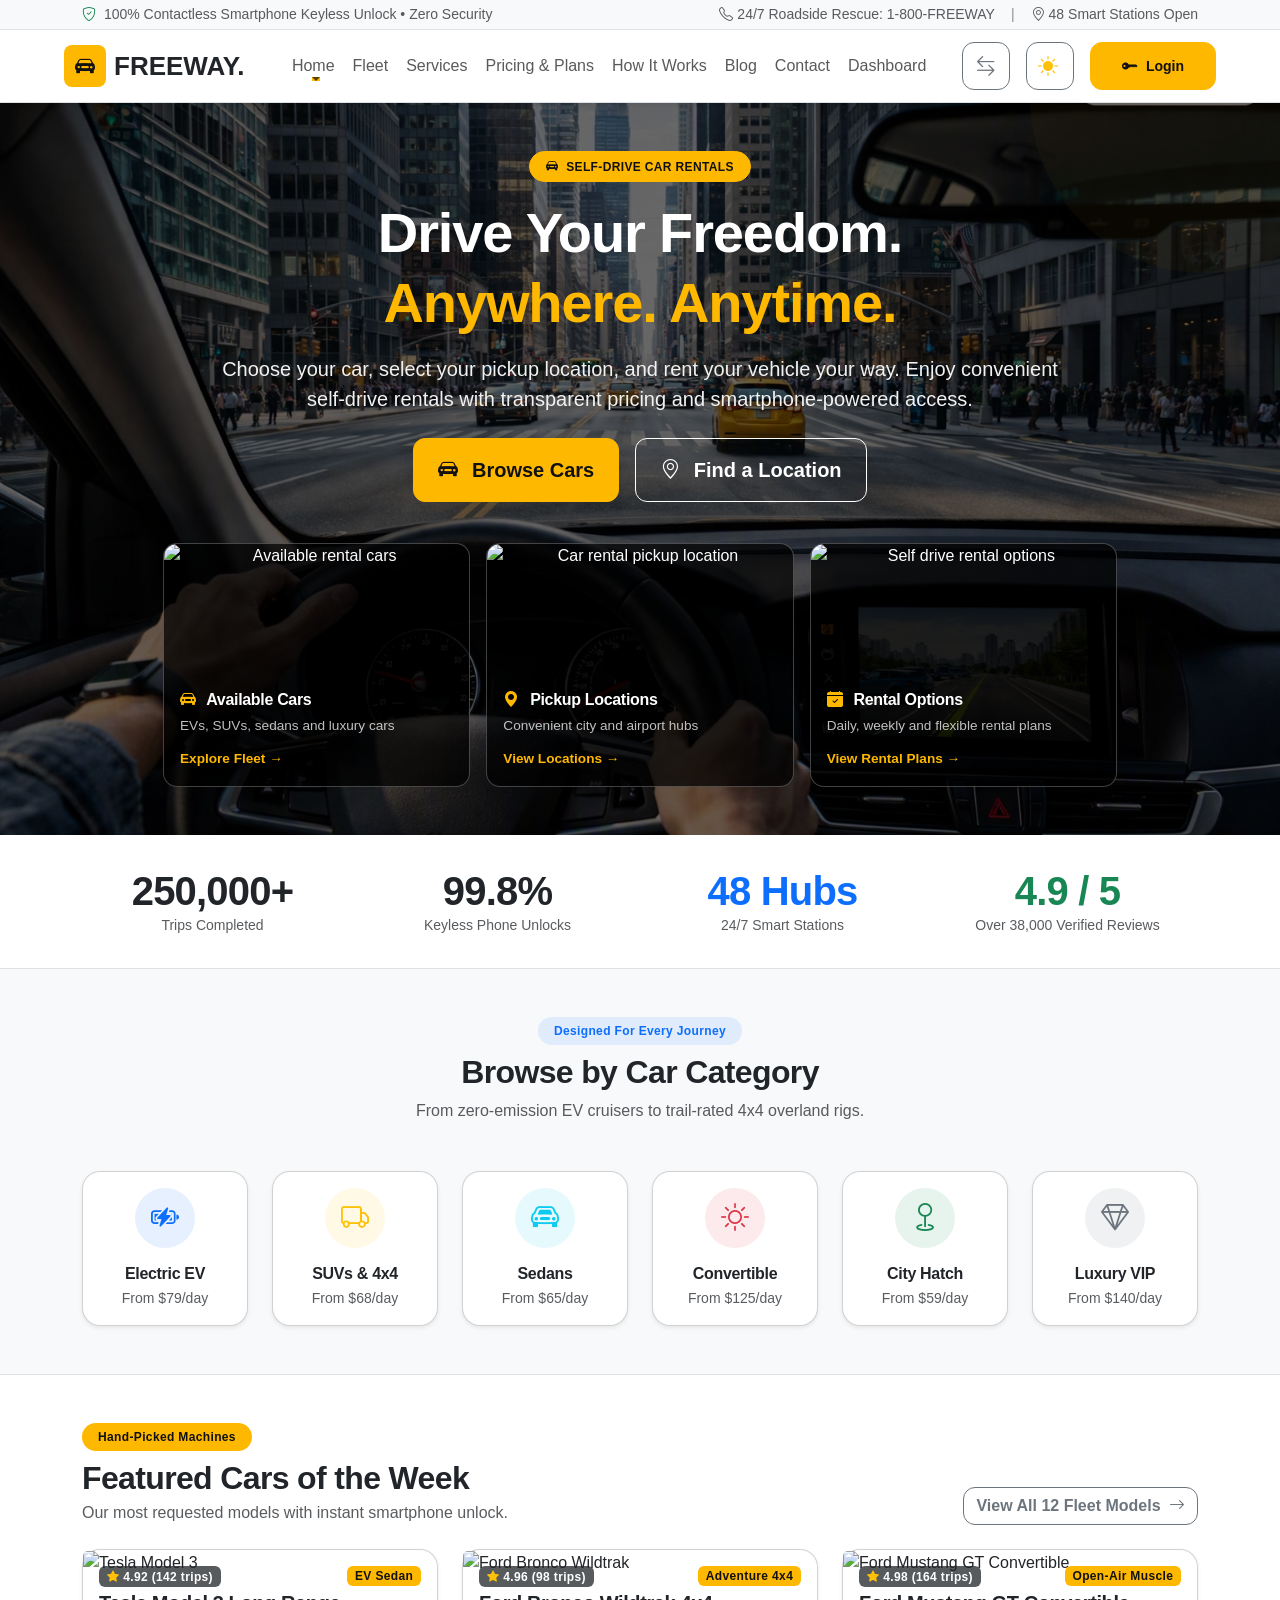
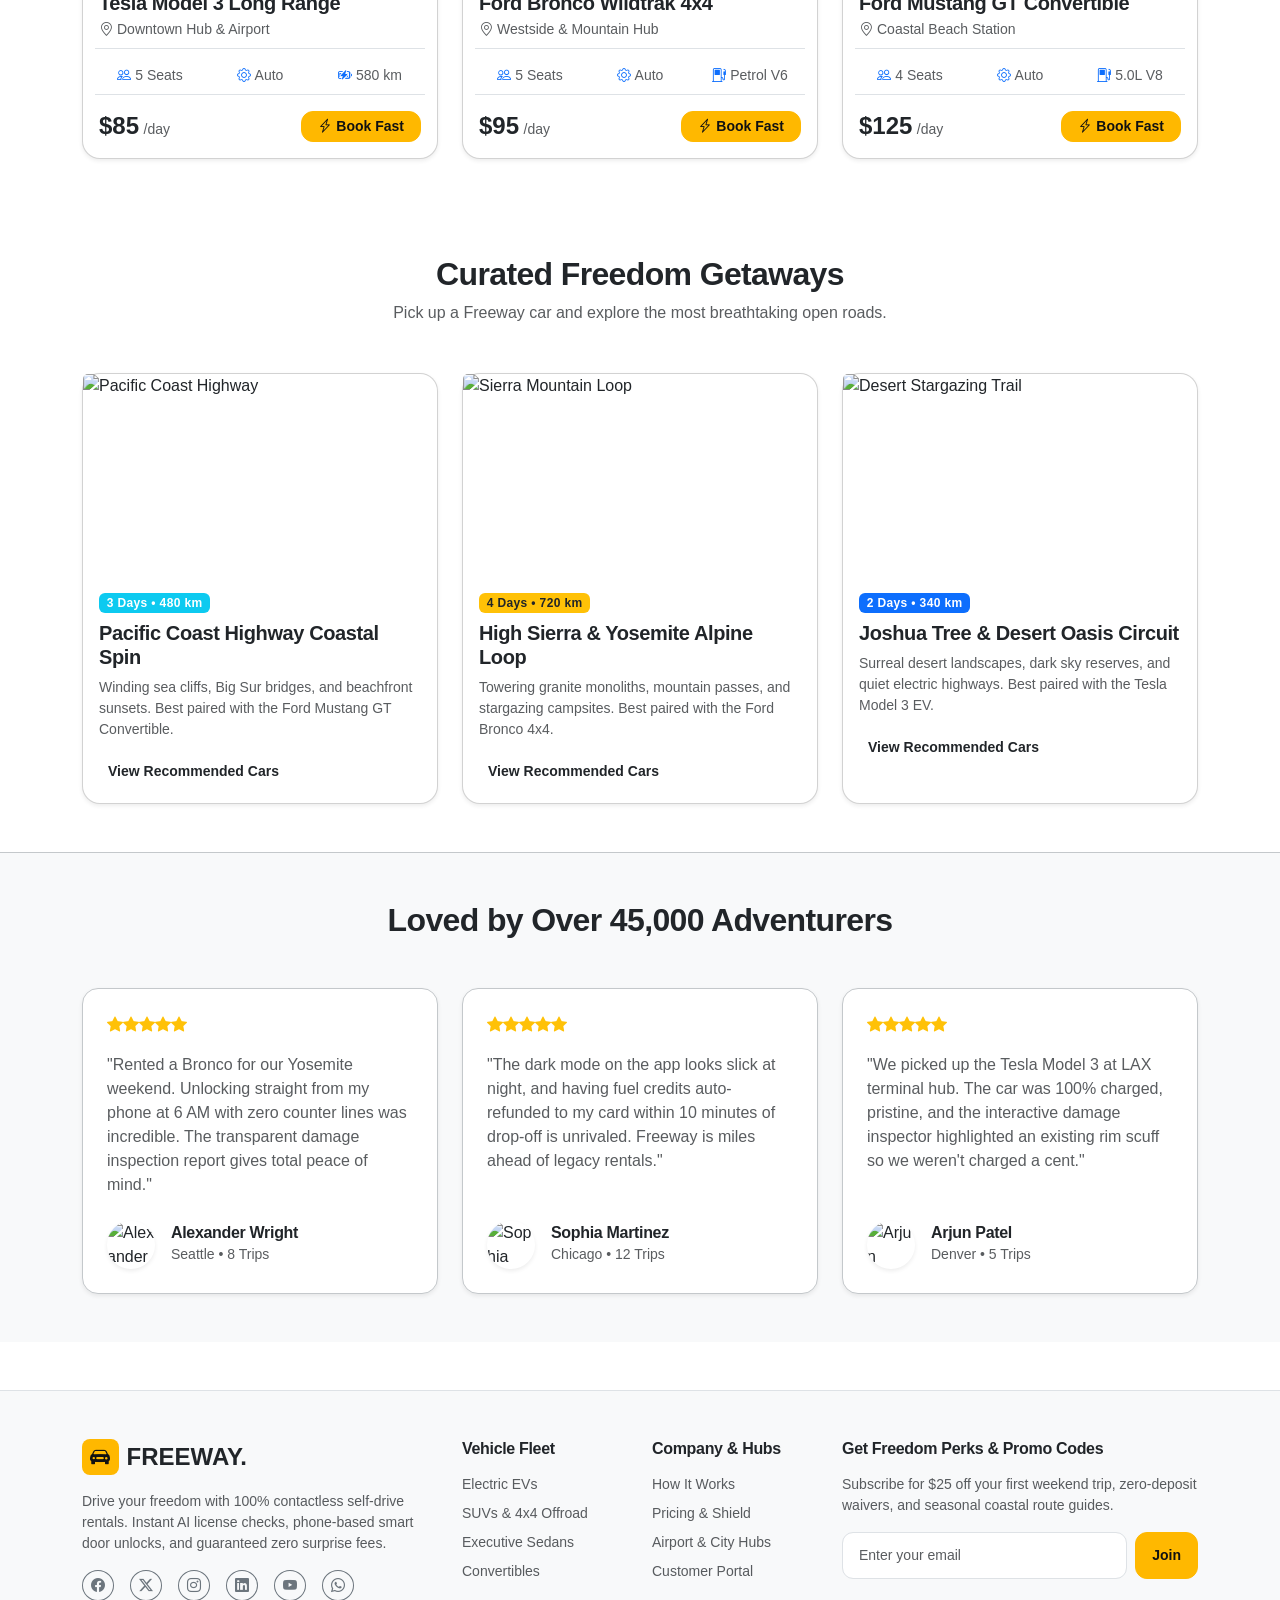
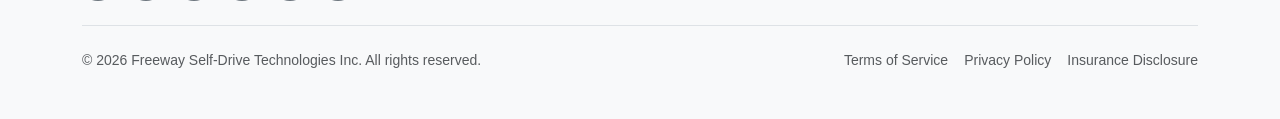
==== commit 6dac69b7: "Update website" ====
--- a/index.html
+++ b/index.html
@@ -50,7 +50,7 @@
             <i class="bi bi-shield-check text-success me-1"></i>
             <span
               >100% Contactless Smartphone Keyless Unlock • Zero Security
-              Deposit Options</span
+              </span
             >
           </div>
           <div class="d-flex align-items-center gap-3">
@@ -67,7 +67,7 @@
       </div>
 
       <!-- Main Navigation Bar -->
-      <nav class="navbar navbar-expand-lg bg-body">
+      <nav class="navbar navbar-expand-xl bg-body">
         <div class="container">
           <!-- Brand Logo -->
           <a
@@ -1293,172 +1293,299 @@
     <!-- =========================================================================
        Shared Modern Freedom Footer
        ========================================================================= -->
-    <footer class="bg-body-tertiary text-body border-top border-body py-5 mt-5">
-      <div class="container">
-        <div class="row g-4">
-          <div class="col-lg-4">
-            <a
-              class="d-flex align-items-center fw-bold fs-4 text-body text-decoration-none mb-3"
-              href="index.html"
-            >
-              <span class="badge bg-freeway me-2 p-2 rounded-3">
-                <i class="bi bi-car-front-fill fs-5"></i>
-              </span>
-              <span>FREEWAY<span class="text-freeway">.</span></span>
-            </a>
-            <p class="small text-body-secondary pe-lg-4">
-              Drive your freedom with 100% contactless self-drive rentals.
-              Instant AI license checks, phone-based smart door unlocks, and
-              guaranteed zero surprise fees.
-            </p>
-            <div class="d-flex gap-3">
-              <a
-                href="#"
-                class="btn btn-sm btn-outline-secondary rounded-circle"
-                ><i class="bi bi-facebook"></i
-              ></a>
-              <a
-                href="#"
-                class="btn btn-sm btn-outline-secondary rounded-circle"
-                ><i class="bi bi-twitter-x"></i
-              ></a>
-              <a
-                href="#"
-                class="btn btn-sm btn-outline-secondary rounded-circle"
-                ><i class="bi bi-instagram"></i
-              ></a>
-              <a
-                href="#"
-                class="btn btn-sm btn-outline-secondary rounded-circle"
-                ><i class="bi bi-linkedin"></i
-              ></a>
-            </div>
-          </div>
-
-          <div class="col-6 col-md-3 col-lg-2">
-            <h6 class="fw-bold text-body mb-3">Vehicle Fleet</h6>
-            <ul
-              class="list-unstyled small text-body-secondary d-flex flex-column gap-2"
-            >
-              <li>
-                <a
-                  href="fleet.html?category=Electric"
-                  class="text-body-secondary text-decoration-none"
-                  >Electric EVs</a
-                >
-              </li>
-              <li>
-                <a
-                  href="fleet.html?category=SUV"
-                  class="text-body-secondary text-decoration-none"
-                  >SUVs & 4x4 Offroad</a
-                >
-              </li>
-              <li>
-                <a
-                  href="fleet.html?category=Sedan"
-                  class="text-body-secondary text-decoration-none"
-                  >Executive Sedans</a
-                >
-              </li>
-              <li>
-                <a
-                  href="fleet.html?category=Convertible"
-                  class="text-body-secondary text-decoration-none"
-                  >Convertibles</a
-                >
-              </li>
-            </ul>
-          </div>
-
-          <div class="col-6 col-md-3 col-lg-2">
-            <h6 class="fw-bold text-body mb-3">Company & Hubs</h6>
-            <ul
-              class="list-unstyled small text-body-secondary d-flex flex-column gap-2"
-            >
-              <li>
-                <a
-                  href="how-it-works.html"
-                  class="text-body-secondary text-decoration-none"
-                  >How It Works</a
-                >
-              </li>
-              <li>
-                <a
-                  href="pricing.html"
-                  class="text-body-secondary text-decoration-none"
-                  >Pricing & Shield</a
-                >
-              </li>
-              <li>
-                <a
-                  href="locations.html"
-                  class="text-body-secondary text-decoration-none"
-                  >Airport & City Hubs</a
-                >
-              </li>
-              <li>
-                <a
-                  href="dashboard.html"
-                  class="text-body-secondary text-decoration-none"
-                  >Customer Portal</a
-                >
-              </li>
-            </ul>
-          </div>
-
-          <div class="col-md-6 col-lg-4">
-            <h6 class="fw-bold text-body mb-3">
-              Get Freedom Perks & Promo Codes
-            </h6>
-            <p class="small text-body-secondary">
-              Subscribe for $25 off your first weekend trip, zero-deposit
-              waivers, and seasonal coastal route guides.
-            </p>
-            <form
-              class="d-flex gap-2"
-              onsubmit="
-                event.preventDefault();
-                showToast(
-                  'Subscribed! $25 promo code sent to your email.',
-                  'success',
-                );
-              "
-            >
-              <input
-                type="email"
-                class="form-control form-control-sm bg-body text-body border-body"
-                placeholder="Enter your email"
-                required
-              />
-              <button type="submit" class="btn btn-freeway btn-sm px-3">
-                Join
-              </button>
-            </form>
-          </div>
-        </div>
-
-        <div
-          class="d-flex flex-wrap justify-content-between align-items-center pt-4 mt-4 border-top border-body small text-body-secondary"
+<footer class="bg-body-tertiary text-body border-top border-body py-5 mt-5">
+  <div class="container">
+
+    <div class="row g-4">
+
+      <!-- BRAND + SOCIAL MEDIA -->
+      <div class="col-lg-4">
+
+        <a
+          class="d-flex align-items-center fw-bold fs-4 text-body text-decoration-none mb-3"
+          href="index.html"
         >
-          <div>
-            &copy; 2026 Freeway Self-Drive Technologies Inc. All rights
-            reserved.
-          </div>
-          <div class="d-flex gap-3 mt-2 mt-sm-0">
-            <a href="#" class="text-body-secondary text-decoration-none"
-              >Terms of Service</a
-            >
-            <a href="#" class="text-body-secondary text-decoration-none"
-              >Privacy Policy</a
-            >
-            <a href="#" class="text-body-secondary text-decoration-none"
-              >Insurance Disclosure</a
-            >
-          </div>
+          <span class="badge bg-freeway me-2 p-2 rounded-3">
+            <i class="bi bi-car-front-fill fs-5"></i>
+          </span>
+
+          <span>
+            FREEWAY<span class="text-freeway">.</span>
+          </span>
+        </a>
+
+        <p class="small text-body-secondary pe-lg-4">
+          Drive your freedom with 100% contactless self-drive rentals.
+          Instant AI license checks, phone-based smart door unlocks, and
+          guaranteed zero surprise fees.
+        </p>
+
+
+        <!-- SOCIAL MEDIA -->
+        <div class="d-flex gap-3 mt-3">
+
+          <!-- Facebook -->
+          <a
+            href="https://www.facebook.com/"
+            target="_blank"
+            rel="noopener noreferrer"
+            class="btn btn-sm btn-outline-secondary rounded-circle"
+            aria-label="Facebook"
+          >
+            <i class="bi bi-facebook"></i>
+          </a>
+
+
+          <!-- X / Twitter -->
+          <a
+            href="https://x.com/"
+            target="_blank"
+            rel="noopener noreferrer"
+            class="btn btn-sm btn-outline-secondary rounded-circle"
+            aria-label="X"
+          >
+            <i class="bi bi-twitter-x"></i>
+          </a>
+
+
+          <!-- Instagram -->
+          <a
+            href="https://www.instagram.com/"
+            target="_blank"
+            rel="noopener noreferrer"
+            class="btn btn-sm btn-outline-secondary rounded-circle"
+            aria-label="Instagram"
+          >
+            <i class="bi bi-instagram"></i>
+          </a>
+
+
+          <!-- LinkedIn -->
+          <a
+            href="https://www.linkedin.com/"
+            target="_blank"
+            rel="noopener noreferrer"
+            class="btn btn-sm btn-outline-secondary rounded-circle"
+            aria-label="LinkedIn"
+          >
+            <i class="bi bi-linkedin"></i>
+          </a>
+
+
+          <!-- YouTube -->
+          <a
+            href="https://www.youtube.com/"
+            target="_blank"
+            rel="noopener noreferrer"
+            class="btn btn-sm btn-outline-secondary rounded-circle"
+            aria-label="YouTube"
+          >
+            <i class="bi bi-youtube"></i>
+          </a>
+
+
+          <!-- WhatsApp -->
+          <a
+            href="https://wa.me/"
+            target="_blank"
+            rel="noopener noreferrer"
+            class="btn btn-sm btn-outline-secondary rounded-circle"
+            aria-label="WhatsApp"
+          >
+            <i class="bi bi-whatsapp"></i>
+          </a>
+
         </div>
       </div>
-    </footer>
+
+
+      <!-- VEHICLE FLEET -->
+      <div class="col-6 col-md-3 col-lg-2">
+
+        <h6 class="fw-bold text-body mb-3">
+          Vehicle Fleet
+        </h6>
+
+        <ul
+          class="list-unstyled small text-body-secondary d-flex flex-column gap-2"
+        >
+
+          <li>
+            <a
+              href="fleet.html?category=Electric"
+              class="text-body-secondary text-decoration-none"
+            >
+              Electric EVs
+            </a>
+          </li>
+
+          <li>
+            <a
+              href="fleet.html?category=SUV"
+              class="text-body-secondary text-decoration-none"
+            >
+              SUVs & 4x4 Offroad
+            </a>
+          </li>
+
+          <li>
+            <a
+              href="fleet.html?category=Sedan"
+              class="text-body-secondary text-decoration-none"
+            >
+              Executive Sedans
+            </a>
+          </li>
+
+          <li>
+            <a
+              href="fleet.html?category=Convertible"
+              class="text-body-secondary text-decoration-none"
+            >
+              Convertibles
+            </a>
+          </li>
+
+        </ul>
+      </div>
+
+
+      <!-- COMPANY & HUBS -->
+      <div class="col-6 col-md-3 col-lg-2">
+
+        <h6 class="fw-bold text-body mb-3">
+          Company & Hubs
+        </h6>
+
+        <ul
+          class="list-unstyled small text-body-secondary d-flex flex-column gap-2"
+        >
+
+          <li>
+            <a
+              href="how-it-works.html"
+              class="text-body-secondary text-decoration-none"
+            >
+              How It Works
+            </a>
+          </li>
+
+          <li>
+            <a
+              href="pricing.html"
+              class="text-body-secondary text-decoration-none"
+            >
+              Pricing & Shield
+            </a>
+          </li>
+
+          <li>
+            <a
+              href="locations.html"
+              class="text-body-secondary text-decoration-none"
+            >
+              Airport & City Hubs
+            </a>
+          </li>
+
+          <li>
+            <a
+              href="dashboard.html"
+              class="text-body-secondary text-decoration-none"
+            >
+              Customer Portal
+            </a>
+          </li>
+
+        </ul>
+      </div>
+
+
+      <!-- NEWSLETTER -->
+      <div class="col-md-6 col-lg-4">
+
+        <h6 class="fw-bold text-body mb-3">
+          Get Freedom Perks & Promo Codes
+        </h6>
+
+        <p class="small text-body-secondary">
+          Subscribe for $25 off your first weekend trip, zero-deposit
+          waivers, and seasonal coastal route guides.
+        </p>
+
+        <form
+          class="d-flex gap-2"
+          onsubmit="
+            event.preventDefault();
+            showToast(
+              'Subscribed! $25 promo code sent to your email.',
+              'success'
+            );
+          "
+        >
+
+          <input
+            type="email"
+            class="form-control form-control-sm bg-body text-body border-body"
+            placeholder="Enter your email"
+            required
+          />
+
+          <button
+            type="submit"
+            class="btn btn-freeway btn-sm px-3"
+          >
+            Join
+          </button>
+
+        </form>
+
+      </div>
+
+    </div>
+
+
+    <!-- COPYRIGHT + LEGAL LINKS -->
+    <div
+      class="d-flex flex-wrap justify-content-between align-items-center pt-4 mt-4 border-top border-body small text-body-secondary"
+    >
+
+      <div>
+        &copy; 2026 Freeway Self-Drive Technologies Inc.
+        All rights reserved.
+      </div>
+
+      <div class="d-flex gap-3 mt-2 mt-sm-0">
+
+        <a
+          href="#"
+          class="text-body-secondary text-decoration-none"
+        >
+          Terms of Service
+        </a>
+
+        <a
+          href="#"
+          class="text-body-secondary text-decoration-none"
+        >
+          Privacy Policy
+        </a>
+
+        <a
+          href="#"
+          class="text-body-secondary text-decoration-none"
+        >
+          Insurance Disclosure
+        </a>
+
+      </div>
+
+    </div>
+
+  </div>
+</footer>
+
+
 
     <!-- Bootstrap 5.3.3 Bundle JS with Popper -->
     <script src="https://cdn.jsdelivr.net/npm/bootstrap@5.3.3/dist/js/bootstrap.bundle.min.js"></script>
--- a/styles.css
+++ b/styles.css
@@ -2177,4 +2177,179 @@
     white-space: nowrap !important;
     padding: 0.4rem 0.75rem !important;
   }
+}
+/* Main navbar wrapper */
+.navbar-container {
+  display: flex;
+  align-items: center;
+  justify-content: space-between;
+  width: 100%;
+  flex-wrap: nowrap; /* Prevents unwanted wrapping */
+}
+
+/* Navigation links section */
+.nav-links {
+  display: flex;
+  align-items: center;
+  gap: 1.2rem; /* Adjust gap to fit nicely at 1024px */
+}
+
+/* Right-side container holding icons + Login button (like image 2) */
+.navbar-actions {
+  display: flex;
+  align-items: center;
+  gap: 12px; /* Space between icons and login button */
+}
+/* ================================
+   FREEWAY DIFFERENCE CARDS
+================================ */
+
+.freeway-feature-card {
+    height: 100%;
+    display: flex;
+    flex-direction: column;
+    overflow: hidden;
+}
+
+.freeway-feature-image {
+    height: 220px;
+    min-height: 220px;
+    overflow: hidden;
+}
+
+.freeway-feature-image img {
+    width: 100%;
+    height: 100%;
+    object-fit: cover;
+    display: block;
+}
+
+.freeway-feature-card .card-body {
+    flex: 1;
+    display: flex;
+    flex-direction: column;
+    padding: 1.5rem !important;
+}
+
+.freeway-feature-card .card-body h5 {
+    min-height: 48px;
+    margin-bottom: 10px;
+}
+
+.freeway-feature-card .card-body p {
+    min-height: 72px;
+    margin-bottom: 0;
+}
+.freeway-feature-text {
+    height: 72px;
+    min-height: 72px;
+    margin-bottom: 0 !important;
+}
+@media (max-width: 1199px) {
+  .navbar-collapse {
+    text-align: left;   /* Prevents overflow */
+  }
+  .navbar-nav {
+    margin: 0;          /* Removes auto margins */
+  }
+  .nav-actions {
+    justify-content: flex-start; /* Keeps buttons visible */
+  }
+}
+/* ================================
+   HOME DROPDOWN
+================================ */
+
+.home-dropdown {
+    min-width: 200px;
+    padding: 12px 0;
+    margin-top: 12px !important;
+
+    background: #ffffff;
+    border: none !important;
+    border-radius: 20px;
+
+    box-shadow: 0 8px 25px rgba(0, 0, 0, 0.15) !important;
+}
+
+/* Dropdown items */
+.home-dropdown .dropdown-item {
+    padding: 12px 28px;
+    font-size: 18px;
+    color: #343434;
+
+    display: flex;
+    align-items: center;
+
+    background: transparent !important;
+    transition: 0.2s ease;
+}
+
+/* Icons */
+.home-dropdown .dropdown-item i {
+    font-size: 18px;
+    width: 22px;
+}
+
+/* Hover */
+.home-dropdown .dropdown-item:hover {
+    color: #299548;
+    background: transparent !important;
+}
+
+/* Active item */
+.home-dropdown .dropdown-item.active {
+    color: #343434;
+    background: transparent !important;
+}
+
+/* Active hover */
+.home-dropdown .dropdown-item.active:hover {
+    color: #299548;
+}
+/* =================================
+   UNIVERSAL WEBSITE FONT
+================================= */
+
+html,
+body {
+    font-family: "Inter", sans-serif !important;
+}
+
+/* Headings */
+h1,
+h2,
+h3,
+h4,
+h5,
+h6 {
+    font-family: "Inter", sans-serif !important;
+}
+
+/* Paragraphs */
+p {
+    font-family: "Inter", sans-serif !important;
+}
+
+/* Navbar */
+.navbar,
+.navbar-brand,
+.navbar-nav .nav-link,
+.dropdown-menu,
+.dropdown-item {
+    font-family: "Inter", sans-serif !important;
+}
+
+/* Buttons */
+button,
+.btn {
+    font-family: "Inter", sans-serif !important;
+}
+
+/* Forms */
+input,
+textarea,
+select,
+label {
+    font-family: "Inter", sans-serif !important;
 }
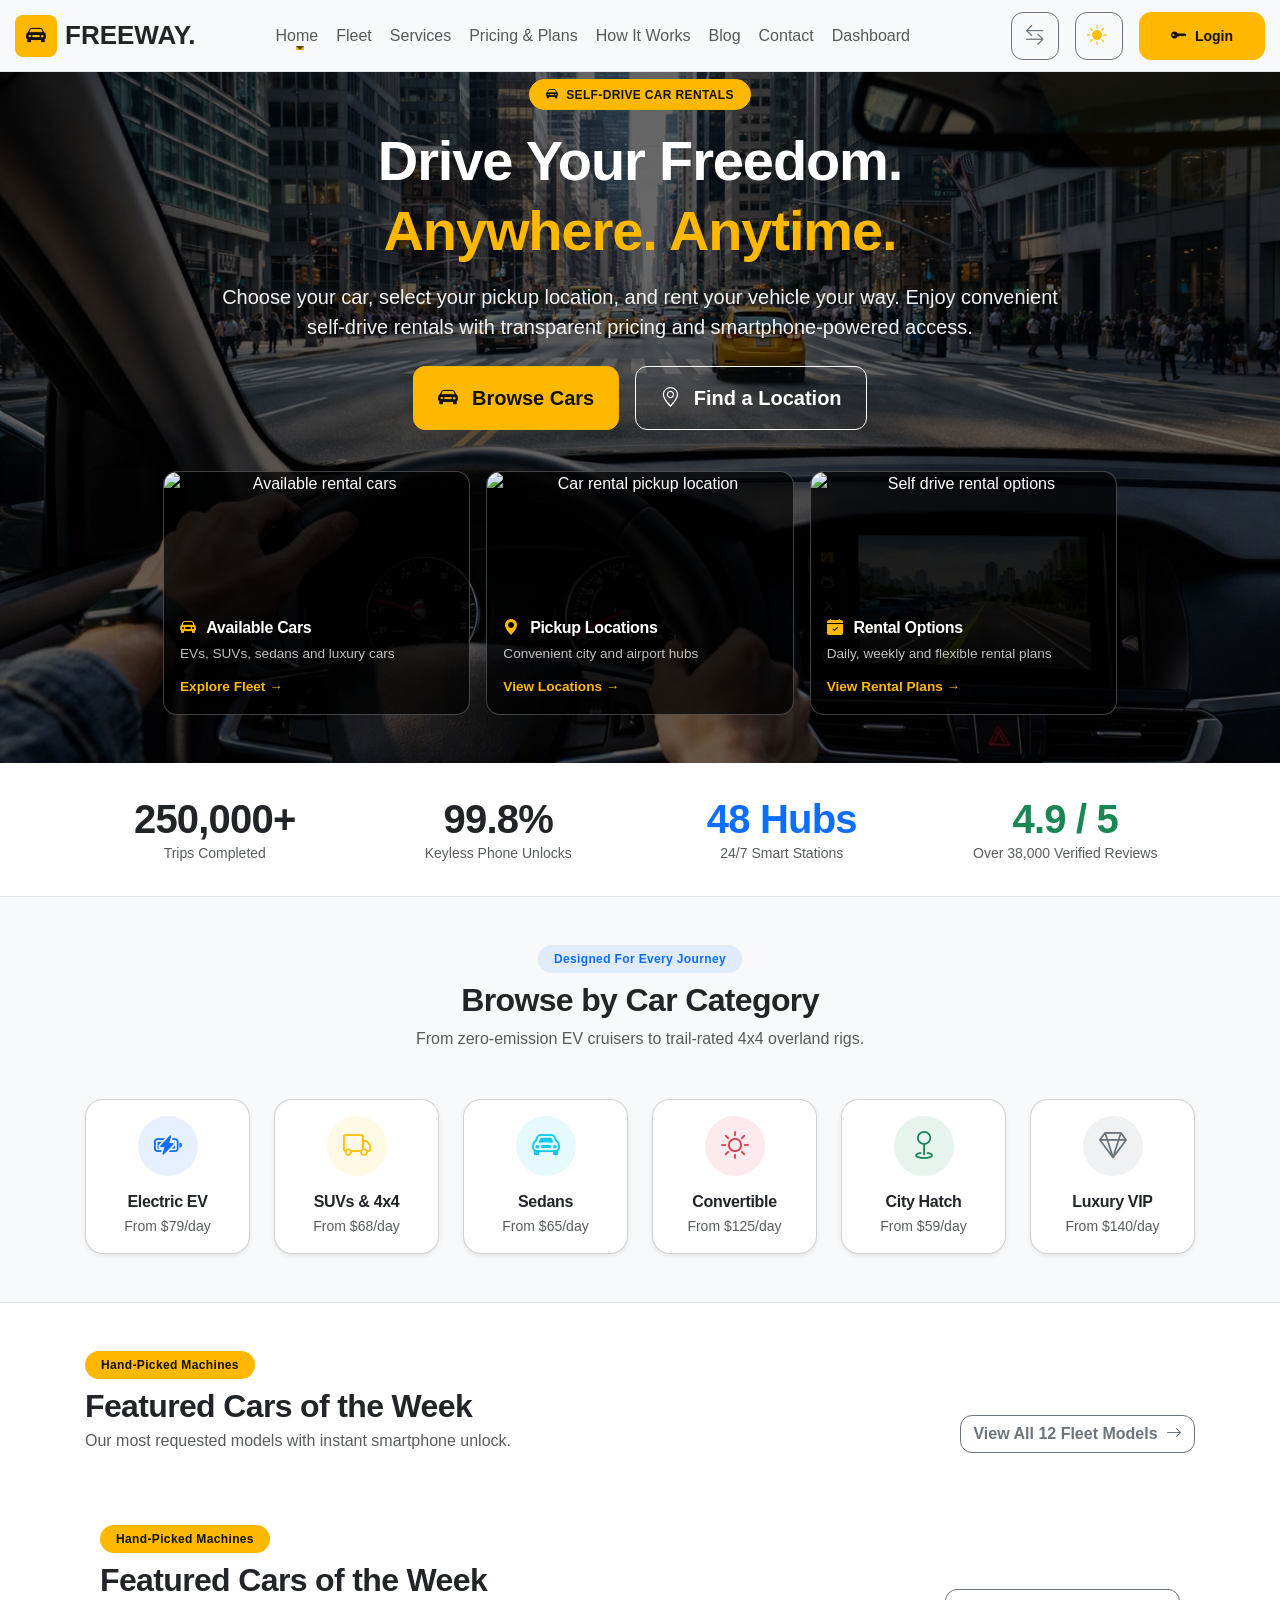
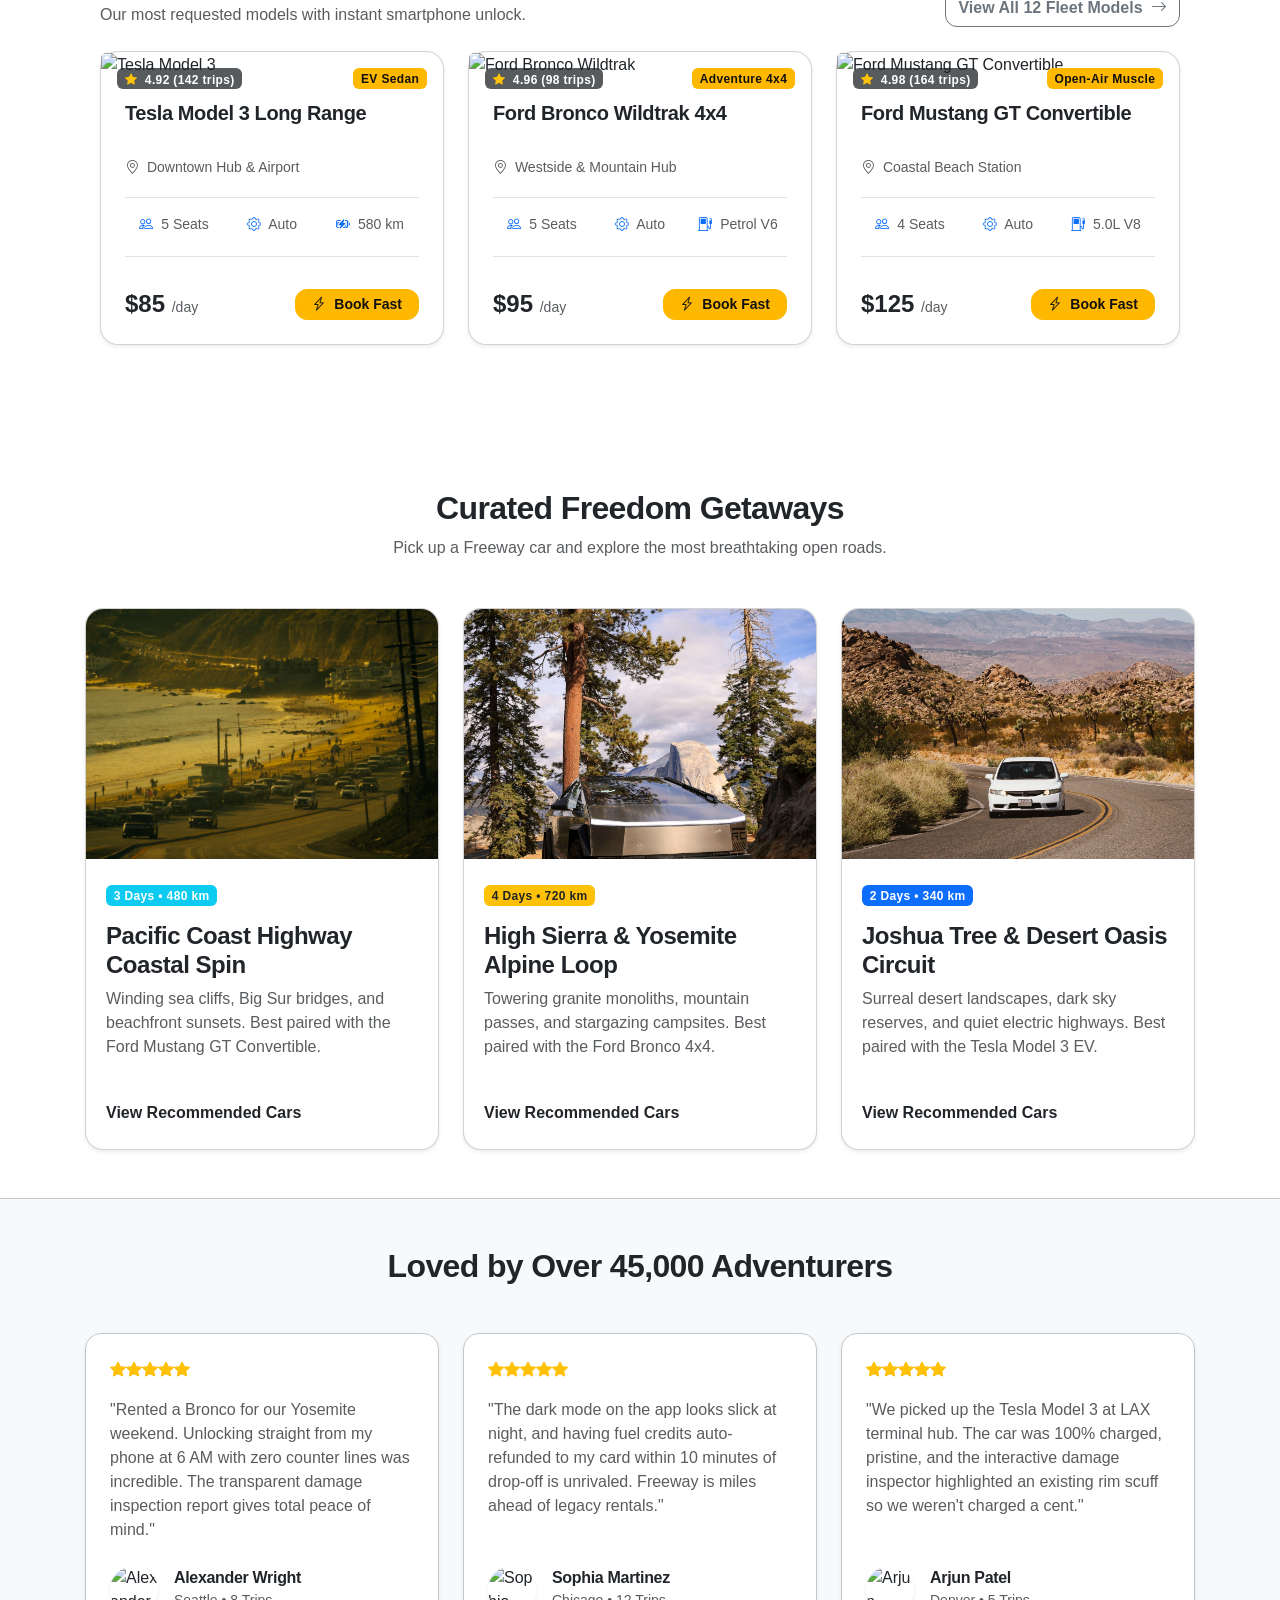
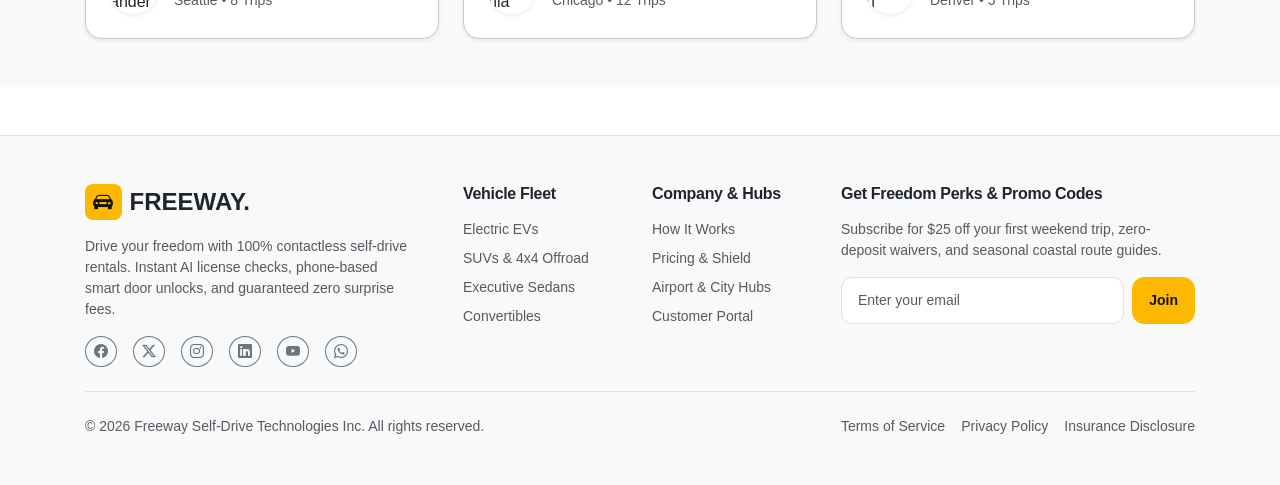
==== commit d1244710: "Update website" ====
--- a/index.html
+++ b/index.html
@@ -67,8 +67,8 @@
       </div>
 
       <!-- Main Navigation Bar -->
-      <nav class="navbar navbar-expand-xl bg-body">
-        <div class="container">
+<nav class="navbar navbar-expand-lg bg-body-tertiary border-bottom fixed-top">
+          <div class="container">
           <!-- Brand Logo -->
           <a
             class="navbar-brand d-flex align-items-center fw-bold fs-4 text-body"
@@ -820,195 +820,423 @@
        FEATURED FREEDOM VEHICLES OF THE WEEK
        ========================================================================= -->
     <section class="py-5 bg-body">
-      <div class="container">
-        <div
-          class="d-flex flex-wrap justify-content-between align-items-end mb-4"
-        >
-          <div>
+  <div class="container">
+
+    <!-- SECTION HEADER -->
+    <div class="d-flex flex-wrap justify-content-between align-items-end mb-4">
+
+      <div>
+        <span
+          class="badge bg-freeway bg-opacity-10 text-freeway px-3 py-2 rounded-pill fw-semibold mb-2">
+          Hand-Picked Machines
+        </span>
+
+        <h2 class="fw-bold text-body mb-1">
+          Featured Cars of the Week
+        </h2>
+
+        <p class="text-body-secondary mb-0">
+          Our most requested models with instant smartphone unlock.
+        </p>
+      </div>
+
+      <div>
+        <a href="fleet.html" class="btn btn-outline-secondary">
+          View All 12 Fleet Models
+          <i class="bi bi-arrow-right ms-1"></i>
+        </a>
+      </div>
+
+    </div>
+
+
+    <!-- CAR GRID -->
+    <section class="py-5 bg-body">
+  <div class="container">
+
+    <!-- SECTION HEADER -->
+    <div class="d-flex flex-wrap justify-content-between align-items-end mb-4">
+
+      <div>
+        <span
+          class="badge bg-freeway bg-opacity-10 text-freeway px-3 py-2 rounded-pill fw-semibold mb-2">
+          Hand-Picked Machines
+        </span>
+
+        <h2 class="fw-bold text-body mb-1">
+          Featured Cars of the Week
+        </h2>
+
+        <p class="text-body-secondary mb-0">
+          Our most requested models with instant smartphone unlock.
+        </p>
+      </div>
+
+      <div>
+        <a href="fleet.html" class="btn btn-outline-secondary">
+          View All 12 Fleet Models
+          <i class="bi bi-arrow-right ms-1"></i>
+        </a>
+      </div>
+
+    </div>
+
+
+    <!-- CAR GRID -->
+    <div class="row g-4 align-items-stretch">
+
+
+      <!-- =====================================================
+           CAR 1
+      ====================================================== -->
+
+      <div class="col-md-4 d-flex">
+
+        <div class="card w-100 h-100 border-body bg-body shadow-sm hover-lift d-flex flex-column">
+
+          <!-- IMAGE -->
+          <div class="position-relative">
+
+            <img
+              src="https://images.unsplash.com/photo-1560958089-b8a1929cea89?auto=format&fit=crop&w=800&q=80"
+              class="card-img-top object-fit-cover"
+              style="height:220px;"
+              alt="Tesla Model 3">
+
             <span
-              class="badge bg-freeway bg-opacity-10 text-freeway px-3 py-2 rounded-pill fw-semibold mb-2"
-              >Hand-Picked Machines</span
-            >
-            <h2 class="fw-bold text-body mb-1">Featured Cars of the Week</h2>
-            <p class="text-body-secondary mb-0">
-              Our most requested models with instant smartphone unlock.
-            </p>
-          </div>
-          <div>
-            <a href="fleet.html" class="btn btn-outline-secondary">
-              View All 12 Fleet Models <i class="bi bi-arrow-right ms-1"></i>
-            </a>
-          </div>
+              class="position-absolute top-0 start-0 m-3 badge bg-dark bg-opacity-75 text-white">
+              <i class="bi bi-star-fill text-warning me-1"></i>
+              4.92 (142 trips)
+            </span>
+
+            <span
+              class="position-absolute top-0 end-0 m-3 badge bg-freeway">
+              EV Sedan
+            </span>
+
+          </div>
+
+
+          <!-- CONTENT -->
+          <div class="card-body text-body d-flex flex-column p-4">
+
+            <!-- TITLE -->
+            <h5
+              class="fw-bold text-body mb-2"
+              style="min-height:48px;">
+
+              Tesla Model 3 Long Range
+
+            </h5>
+
+
+            <!-- LOCATION -->
+            <div
+              class="text-body-secondary small mb-3"
+              style="min-height:24px;">
+
+              <i class="bi bi-geo-alt me-1"></i>
+              Downtown Hub & Airport
+
+            </div>
+
+
+            <!-- FEATURES -->
+            <div
+              class="row g-0 text-center py-3 border-top border-bottom border-body small text-body-secondary mb-4"
+              style="min-height:60px;">
+
+              <div class="col-4">
+                <i class="bi bi-people me-1 text-primary"></i>
+                5 Seats
+              </div>
+
+              <div class="col-4">
+                <i class="bi bi-gear me-1 text-primary"></i>
+                Auto
+              </div>
+
+              <div class="col-4">
+                <i class="bi bi-battery-charging me-1 text-primary"></i>
+                580 km
+              </div>
+
+            </div>
+
+
+            <!-- PRICE + BUTTON -->
+            <div
+              class="d-flex justify-content-between align-items-center mt-auto pt-2">
+
+              <div>
+
+                <span class="h4 fw-bold text-freeway mb-0">
+                  $85
+                </span>
+
+                <span class="text-body-secondary small">
+                  /day
+                </span>
+
+              </div>
+
+              <a
+                href="fleet.html"
+                class="btn btn-freeway btn-sm px-3">
+
+                <i class="bi bi-lightning-charge me-1"></i>
+                Book Fast
+
+              </a>
+
+            </div>
+
+          </div>
+
         </div>
 
-        <div class="row g-4">
-          <!-- Car 1: Tesla Model 3 -->
-          <div class="col-md-4">
-            <div class="card h-100 border-body bg-body shadow-sm hover-lift">
-              <div class="position-relative">
-                <img
-                  src="https://images.unsplash.com/photo-1560958089-b8a1929cea89?auto=format&fit=crop&w=800&q=80"
-                  class="card-img-top object-fit-cover"
-                  style="height: 220px"
-                  alt="Tesla Model 3"
-                />
-                <span
-                  class="position-absolute top-0 start-0 m-3 badge bg-dark bg-opacity-75 text-white"
-                >
-                  <i class="bi bi-star-fill text-warning me-1"></i>4.92 (142
-                  trips)
+      </div>
+
+
+
+      <!-- =====================================================
+           CAR 2
+      ====================================================== -->
+
+      <div class="col-md-4 d-flex">
+
+        <div class="card w-100 h-100 border-body bg-body shadow-sm hover-lift d-flex flex-column">
+
+          <!-- IMAGE -->
+          <div class="position-relative">
+
+            <img
+              src="https://images.unsplash.com/photo-1533473359331-0135ef1b58bf?auto=format&fit=crop&w=800&q=80"
+              class="card-img-top object-fit-cover"
+              style="height:220px;"
+              alt="Ford Bronco Wildtrak">
+
+            <span
+              class="position-absolute top-0 start-0 m-3 badge bg-dark bg-opacity-75 text-white">
+
+              <i class="bi bi-star-fill text-warning me-1"></i>
+              4.96 (98 trips)
+
+            </span>
+
+            <span
+              class="position-absolute top-0 end-0 m-3 badge bg-freeway">
+
+              Adventure 4x4
+
+            </span>
+
+          </div>
+
+
+          <!-- CONTENT -->
+          <div class="card-body text-body d-flex flex-column p-4">
+
+            <!-- TITLE -->
+            <h5
+              class="fw-bold text-body mb-2"
+              style="min-height:48px;">
+
+              Ford Bronco Wildtrak 4x4
+
+            </h5>
+
+
+            <!-- LOCATION -->
+            <div
+              class="text-body-secondary small mb-3"
+              style="min-height:24px;">
+
+              <i class="bi bi-geo-alt me-1"></i>
+              Westside & Mountain Hub
+
+            </div>
+
+
+            <!-- FEATURES -->
+            <div
+              class="row g-0 text-center py-3 border-top border-bottom border-body small text-body-secondary mb-4"
+              style="min-height:60px;">
+
+              <div class="col-4">
+                <i class="bi bi-people me-1 text-primary"></i>
+                5 Seats
+              </div>
+
+              <div class="col-4">
+                <i class="bi bi-gear me-1 text-primary"></i>
+                Auto
+              </div>
+
+              <div class="col-4">
+                <i class="bi bi-fuel-pump me-1 text-primary"></i>
+                Petrol V6
+              </div>
+
+            </div>
+
+
+            <!-- PRICE + BUTTON -->
+            <div
+              class="d-flex justify-content-between align-items-center mt-auto pt-2">
+
+              <div>
+
+                <span class="h4 fw-bold text-freeway mb-0">
+                  $95
                 </span>
-                <span class="position-absolute top-0 end-0 m-3 badge bg-freeway"
-                  >EV Sedan</span
-                >
-              </div>
-              <div class="card-body text-body d-flex flex-column">
-                <h5 class="fw-bold mb-1 text-body">Tesla Model 3 Long Range</h5>
-                <small class="text-body-secondary mb-3"
-                  ><i class="bi bi-geo-alt me-1"></i>Downtown Hub &
-                  Airport</small
-                >
-                <div
-                  class="row g-2 text-center py-2 border-top border-bottom border-body small text-body-secondary mb-3"
-                >
-                  <div class="col-4">
-                    <i class="bi bi-people me-1 text-primary"></i>5 Seats
-                  </div>
-                  <div class="col-4">
-                    <i class="bi bi-gear me-1 text-primary"></i>Auto
-                  </div>
-                  <div class="col-4">
-                    <i class="bi bi-battery-charging me-1 text-primary"></i>580
-                    km
-                  </div>
-                </div>
-                <div
-                  class="d-flex justify-content-between align-items-center mt-auto"
-                >
-                  <div>
-                    <span class="h4 fw-bold text-freeway mb-0">$85</span>
-                    <span class="text-body-secondary small">/day</span>
-                  </div>
-                  <a href="fleet.html" class="btn btn-freeway btn-sm px-3">
-                    <i class="bi bi-lightning-charge me-1"></i>Book Fast
-                  </a>
-                </div>
-              </div>
+
+                <span class="text-body-secondary small">
+                  /day
+                </span>
+
+              </div>
+
+              <a
+                href="fleet.html"
+                class="btn btn-freeway btn-sm px-3">
+
+                <i class="bi bi-lightning-charge me-1"></i>
+                Book Fast
+
+              </a>
+
             </div>
-          </div>
-
-          <!-- Car 2: Ford Bronco Wildtrak -->
-          <div class="col-md-4">
-            <div class="card h-100 border-body bg-body shadow-sm hover-lift">
-              <div class="position-relative">
-                <img
-                  src="https://images.unsplash.com/photo-1533473359331-0135ef1b58bf?auto=format&fit=crop&w=800&q=80"
-                  class="card-img-top object-fit-cover"
-                  style="height: 220px"
-                  alt="Ford Bronco Wildtrak"
-                />
-                <span
-                  class="position-absolute top-0 start-0 m-3 badge bg-dark bg-opacity-75 text-white"
-                >
-                  <i class="bi bi-star-fill text-warning me-1"></i>4.96 (98
-                  trips)
+
+          </div>
+
+        </div>
+
+      </div>
+
+
+
+      <!-- =====================================================
+           CAR 3
+      ====================================================== -->
+
+      <div class="col-md-4 d-flex">
+
+        <div class="card w-100 h-100 border-body bg-body shadow-sm hover-lift d-flex flex-column">
+
+          <!-- IMAGE -->
+          <div class="position-relative">
+
+            <img
+              src="https://images.unsplash.com/photo-1584345604476-8ec5e12e42dd?auto=format&fit=crop&w=800&q=80"
+              class="card-img-top object-fit-cover"
+              style="height:220px;"
+              alt="Ford Mustang GT Convertible">
+
+            <span
+              class="position-absolute top-0 start-0 m-3 badge bg-dark bg-opacity-75 text-white">
+
+              <i class="bi bi-star-fill text-warning me-1"></i>
+              4.98 (164 trips)
+
+            </span>
+
+            <span
+              class="position-absolute top-0 end-0 m-3 badge bg-freeway">
+
+              Open-Air Muscle
+
+            </span>
+
+          </div>
+
+
+          <!-- CONTENT -->
+          <div class="card-body text-body d-flex flex-column p-4">
+
+            <!-- TITLE -->
+            <h5
+              class="fw-bold text-body mb-2"
+              style="min-height:48px;">
+
+              Ford Mustang GT Convertible
+
+            </h5>
+
+
+            <!-- LOCATION -->
+            <div
+              class="text-body-secondary small mb-3"
+              style="min-height:24px;">
+
+              <i class="bi bi-geo-alt me-1"></i>
+              Coastal Beach Station
+
+            </div>
+
+
+            <!-- FEATURES -->
+            <div
+              class="row g-0 text-center py-3 border-top border-bottom border-body small text-body-secondary mb-4"
+              style="min-height:60px;">
+
+              <div class="col-4">
+                <i class="bi bi-people me-1 text-primary"></i>
+                4 Seats
+              </div>
+
+              <div class="col-4">
+                <i class="bi bi-gear me-1 text-primary"></i>
+                Auto
+              </div>
+
+              <div class="col-4">
+                <i class="bi bi-fuel-pump me-1 text-primary"></i>
+                5.0L V8
+              </div>
+
+            </div>
+
+
+            <!-- PRICE + BUTTON -->
+            <div
+              class="d-flex justify-content-between align-items-center mt-auto pt-2">
+
+              <div>
+
+                <span class="h4 fw-bold text-freeway mb-0">
+                  $125
                 </span>
-                <span class="position-absolute top-0 end-0 m-3 badge bg-freeway"
-                  >Adventure 4x4</span
-                >
-              </div>
-              <div class="card-body text-body d-flex flex-column">
-                <h5 class="fw-bold mb-1 text-body">Ford Bronco Wildtrak 4x4</h5>
-                <small class="text-body-secondary mb-3"
-                  ><i class="bi bi-geo-alt me-1"></i>Westside & Mountain
-                  Hub</small
-                >
-                <div
-                  class="row g-2 text-center py-2 border-top border-bottom border-body small text-body-secondary mb-3"
-                >
-                  <div class="col-4">
-                    <i class="bi bi-people me-1 text-primary"></i>5 Seats
-                  </div>
-                  <div class="col-4">
-                    <i class="bi bi-gear me-1 text-primary"></i>Auto
-                  </div>
-                  <div class="col-4">
-                    <i class="bi bi-fuel-pump me-1 text-primary"></i>Petrol V6
-                  </div>
-                </div>
-                <div
-                  class="d-flex justify-content-between align-items-center mt-auto"
-                >
-                  <div>
-                    <span class="h4 fw-bold text-freeway mb-0">$95</span>
-                    <span class="text-body-secondary small">/day</span>
-                  </div>
-                  <a href="fleet.html" class="btn btn-freeway btn-sm px-3">
-                    <i class="bi bi-lightning-charge me-1"></i>Book Fast
-                  </a>
-                </div>
-              </div>
+
+                <span class="text-body-secondary small">
+                  /day
+                </span>
+
+              </div>
+
+              <a
+                href="fleet.html"
+                class="btn btn-freeway btn-sm px-3">
+
+                <i class="bi bi-lightning-charge me-1"></i>
+                Book Fast
+
+              </a>
+
             </div>
-          </div>
-
-          <!-- Car 3: Mustang GT Convertible -->
-          <div class="col-md-4">
-            <div class="card h-100 border-body bg-body shadow-sm hover-lift">
-              <div class="position-relative">
-                <img
-                  src="https://images.unsplash.com/photo-1584345604476-8ec5e12e42dd?auto=format&fit=crop&w=800&q=80"
-                  class="card-img-top object-fit-cover"
-                  style="height: 220px"
-                  alt="Ford Mustang GT Convertible"
-                />
-                <span
-                  class="position-absolute top-0 start-0 m-3 badge bg-dark bg-opacity-75 text-white"
-                >
-                  <i class="bi bi-star-fill text-warning me-1"></i>4.98 (164
-                  trips)
-                </span>
-                <span class="position-absolute top-0 end-0 m-3 badge bg-freeway"
-                  >Open-Air Muscle</span
-                >
-              </div>
-              <div class="card-body text-body d-flex flex-column">
-                <h5 class="fw-bold mb-1 text-body">
-                  Ford Mustang GT Convertible
-                </h5>
-                <small class="text-body-secondary mb-3"
-                  ><i class="bi bi-geo-alt me-1"></i>Coastal Beach
-                  Station</small
-                >
-                <div
-                  class="row g-2 text-center py-2 border-top border-bottom border-body small text-body-secondary mb-3"
-                >
-                  <div class="col-4">
-                    <i class="bi bi-people me-1 text-primary"></i>4 Seats
-                  </div>
-                  <div class="col-4">
-                    <i class="bi bi-gear me-1 text-primary"></i>Auto
-                  </div>
-                  <div class="col-4">
-                    <i class="bi bi-fuel-pump me-1 text-primary"></i>5.0L V8
-                  </div>
-                </div>
-                <div
-                  class="d-flex justify-content-between align-items-center mt-auto"
-                >
-                  <div>
-                    <span class="h4 fw-bold text-freeway mb-0">$125</span>
-                    <span class="text-body-secondary small">/day</span>
-                  </div>
-                  <a href="fleet.html" class="btn btn-freeway btn-sm px-3">
-                    <i class="bi bi-lightning-charge me-1"></i>Book Fast
-                  </a>
-                </div>
-              </div>
-            </div>
-          </div>
+
+          </div>
+
         </div>
-      </div>
-    </section>
+
+      </div>
+
+    </div>
+
+  </div>
+</section>
+  </div>
+</section>
 
     <!-- =========================================================================
        SELF-DRIVE VS TRADITIONAL CAR RENTAL COMPARISON
@@ -1106,101 +1334,243 @@
        SCENIC ROAD TRIP ITINERARIES
        ========================================================================= -->
     <section class="py-5 bg-body">
-      <div class="container">
-        <div class="text-center mb-5">
-          <!-- <span
-            class="badge bg-warning bg-opacity-10 text-dark px-3 py-2 rounded-pill fw-semibold mb-2"
-            >Road Trip Inspiration</span
-          > -->
-          <h2 class="fw-bold text-body">Curated Freedom Getaways</h2>
-          <p class="text-body-secondary">
-            Pick up a Freeway car and explore the most breathtaking open roads.
-          </p>
+
+  <div class="container">
+
+    <!-- SECTION HEADER -->
+    <div class="text-center mb-5">
+
+      <h2 class="fw-bold text-body mb-2">
+        Curated Freedom Getaways
+      </h2>
+
+      <p class="text-body-secondary mb-0">
+        Pick up a Freeway car and explore the most breathtaking open roads.
+      </p>
+
+    </div>
+
+
+    <!-- GETAWAY CARDS -->
+    <div class="row g-4 align-items-stretch">
+
+
+      <!-- =====================================================
+           CARD 1
+      ====================================================== -->
+
+      <div class="col-md-4 d-flex">
+
+        <div class="card w-100 border-body shadow-sm overflow-hidden">
+
+          <!-- IMAGE -->
+          <img
+            src="assets/images/index imges (1).jpg"
+            class="card-img-top"
+            alt="Pacific Coast Highway"
+            style="
+              height:250px;
+              object-fit:cover;
+            "
+          >
+
+
+          <!-- CARD BODY -->
+          <div
+            class="card-body position-relative"
+            style="height:290px; padding:24px 20px 60px;"
+          >
+
+            <!-- BADGE -->
+            <span class="badge bg-info text-white mb-3">
+              3 Days • 480 km
+            </span>
+
+
+            <!-- TITLE -->
+            <h4 class="fw-bold text-body mb-2">
+
+              Pacific Coast Highway Coastal Spin
+
+            </h4>
+
+
+            <!-- DESCRIPTION -->
+            <p class="text-body-secondary mb-0">
+
+              Winding sea cliffs, Big Sur bridges, and beachfront
+              sunsets. Best paired with the Ford Mustang GT Convertible.
+
+            </p>
+
+
+            <!-- FIXED BOTTOM LINK -->
+            <a
+              href="fleet.html"
+              class="fw-bold text-body text-decoration-none position-absolute"
+              style="
+                left:20px;
+                bottom:24px;
+              "
+            >
+
+              View Recommended Cars
+
+            </a>
+
+          </div>
+
         </div>
 
-        <div class="row g-4">
-          <div class="col-md-4">
-            <div class="card h-100 border-body bg-body shadow-sm hover-lift">
-              <img
-                src="https://images.unsplash.com/photo-1506744038136-46273834b3fb?auto=format&fit=crop&w=600&q=80"
-                class="card-img-top object-fit-cover"
-                style="height: 200px"
-                alt="Pacific Coast Highway"
-              />
-              <div class="card-body text-body">
-                <span class="badge bg-info mb-2">3 Days • 480 km</span>
-                <h5 class="fw-bold text-body">
-                  Pacific Coast Highway Coastal Spin
-                </h5>
-                <p class="small text-body-secondary">
-                  Winding sea cliffs, Big Sur bridges, and beachfront sunsets.
-                  Best paired with the Ford Mustang GT Convertible.
-                </p>
-                <a
-                  href="fleet.html?category=Convertible"
-                  class="btn btn-sm btn-outline-freeway"
-                  >View Recommended Cars</a
-                >
-              </div>
-            </div>
-          </div>
-
-          <div class="col-md-4">
-            <div class="card h-100 border-body bg-body shadow-sm hover-lift">
-              <img
-                src="https://images.unsplash.com/photo-1464822759023-fed622ff2c3b?auto=format&fit=crop&w=600&q=80"
-                class="card-img-top object-fit-cover"
-                style="height: 200px"
-                alt="Sierra Mountain Loop"
-              />
-              <div class="card-body text-body">
-                <span class="badge bg-warning text-dark mb-2"
-                  >4 Days • 720 km</span
-                >
-                <h5 class="fw-bold text-body">
-                  High Sierra & Yosemite Alpine Loop
-                </h5>
-                <p class="small text-body-secondary">
-                  Towering granite monoliths, mountain passes, and stargazing
-                  campsites. Best paired with the Ford Bronco 4x4.
-                </p>
-                <a
-                  href="fleet.html?category=SUV"
-                  class="btn btn-sm btn-outline-freeway"
-                  >View Recommended Cars</a
-                >
-              </div>
-            </div>
-          </div>
-
-          <div class="col-md-4">
-            <div class="card h-100 border-body bg-body shadow-sm hover-lift">
-              <img
-                src="https://images.unsplash.com/photo-1509316975850-ff9c5deb0cd9?auto=format&fit=crop&w=600&q=80"
-                class="card-img-top object-fit-cover"
-                style="height: 200px"
-                alt="Desert Stargazing Trail"
-              />
-              <div class="card-body text-body">
-                <span class="badge bg-primary mb-2">2 Days • 340 km</span>
-                <h5 class="fw-bold text-body">
-                  Joshua Tree & Desert Oasis Circuit
-                </h5>
-                <p class="small text-body-secondary">
-                  Surreal desert landscapes, dark sky reserves, and quiet
-                  electric highways. Best paired with the Tesla Model 3 EV.
-                </p>
-                <a
-                  href="fleet.html?category=Electric"
-                  class="btn btn-sm btn-outline-freeway"
-                  >View Recommended Cars</a
-                >
-              </div>
-            </div>
-          </div>
+      </div>
+
+
+
+      <!-- =====================================================
+           CARD 2
+      ====================================================== -->
+
+      <div class="col-md-4 d-flex">
+
+        <div class="card w-100 border-body shadow-sm overflow-hidden">
+
+          <!-- IMAGE -->
+          <img
+            src="assets/images/index imges (3).jpg"
+            class="card-img-top"
+            alt="High Sierra Yosemite"
+            style="
+              height:250px;
+              object-fit:cover;
+            "
+          >
+
+
+          <!-- CARD BODY -->
+          <div
+            class="card-body position-relative"
+            style="height:290px; padding:24px 20px 60px;"
+          >
+
+            <!-- BADGE -->
+            <span class="badge bg-warning text-dark mb-3">
+              4 Days • 720 km
+            </span>
+
+
+            <!-- TITLE -->
+            <h4 class="fw-bold text-body mb-2">
+
+              High Sierra & Yosemite Alpine Loop
+
+            </h4>
+
+
+            <!-- DESCRIPTION -->
+            <p class="text-body-secondary mb-0">
+
+              Towering granite monoliths, mountain passes, and
+              stargazing campsites. Best paired with the Ford Bronco 4x4.
+
+            </p>
+
+
+            <!-- FIXED BOTTOM LINK -->
+            <a
+              href="fleet.html"
+              class="fw-bold text-body text-decoration-none position-absolute"
+              style="
+                left:20px;
+                bottom:24px;
+              "
+            >
+
+              View Recommended Cars
+
+            </a>
+
+          </div>
+
         </div>
-      </div>
-    </section>
+
+      </div>
+
+
+
+      <!-- =====================================================
+           CARD 3
+      ====================================================== -->
+
+      <div class="col-md-4 d-flex">
+
+        <div class="card w-100 border-body shadow-sm overflow-hidden">
+
+          <!-- IMAGE -->
+          <img
+            src="assets/images/index imges (2).jpg"
+            class="card-img-top"
+            alt="Joshua Tree Desert"
+            style="
+              height:250px;
+              object-fit:cover;
+            "
+          >
+
+
+          <!-- CARD BODY -->
+          <div
+            class="card-body position-relative"
+            style="height:290px; padding:24px 20px 60px;"
+          >
+
+            <!-- BADGE -->
+            <span class="badge bg-primary text-white mb-3">
+              2 Days • 340 km
+            </span>
+
+
+            <!-- TITLE -->
+            <h4 class="fw-bold text-body mb-2">
+
+              Joshua Tree & Desert Oasis Circuit
+
+            </h4>
+
+
+            <!-- DESCRIPTION -->
+            <p class="text-body-secondary mb-0">
+
+              Surreal desert landscapes, dark sky reserves, and
+              quiet electric highways. Best paired with the Tesla Model 3 EV.
+
+            </p>
+
+
+            <!-- FIXED BOTTOM LINK -->
+            <a
+              href="fleet.html"
+              class="fw-bold text-body text-decoration-none position-absolute"
+              style="
+                left:20px;
+                bottom:24px;
+              "
+            >
+
+              View Recommended Cars
+
+            </a>
+
+          </div>
+
+        </div>
+
+      </div>
+
+    </div>
+
+  </div>
+
+</section>
 
     <!-- =========================================================================
        CUSTOMER REVIEWS & STORIES
--- a/styles.css
+++ b/styles.css
@@ -2352,4 +2352,60 @@
 select,
 label {
     font-family: "Inter", sans-serif !important;
+}
+/* =================================
+   UNIVERSAL LEFT / RIGHT ALIGNMENT
+================================= */
+
+html,
+body {
+    width: 100%;
+    overflow-x: hidden;
+}
+
+.container {
+    width: 100%;
+    max-width: 1140px;
+    margin-left: auto;
+    margin-right: auto;
+    padding-left: 15px !important;
+    padding-right: 15px !important;
+}
+
+/* Prevent sections from creating extra left spacing */
+section {
+    width: 100%;
+}
+
+/* Bootstrap rows */
+.row {
+    margin-left: 0;
+    margin-right: 0;
+}
+
+/* Mobile / Tablet */
+@media (max-width: 1199.98px) {
+
+    .container {
+        max-width: 100%;
+        padding-left: 20px !important;
+        padding-right: 20px !important;
+    }
+}
+
+@media (max-width: 767.98px) {
+
+    .container {
+        padding-left: 15px !important;
+        padding-right: 15px !important;
+    }
+}
+/* =========================================
+   FREEWAY - STICKY NAVBAR
+========================================= */
+
+.navbar.sticky-top {
+    position: sticky;
+    top: 0;
+    z-index: 1030;
 }
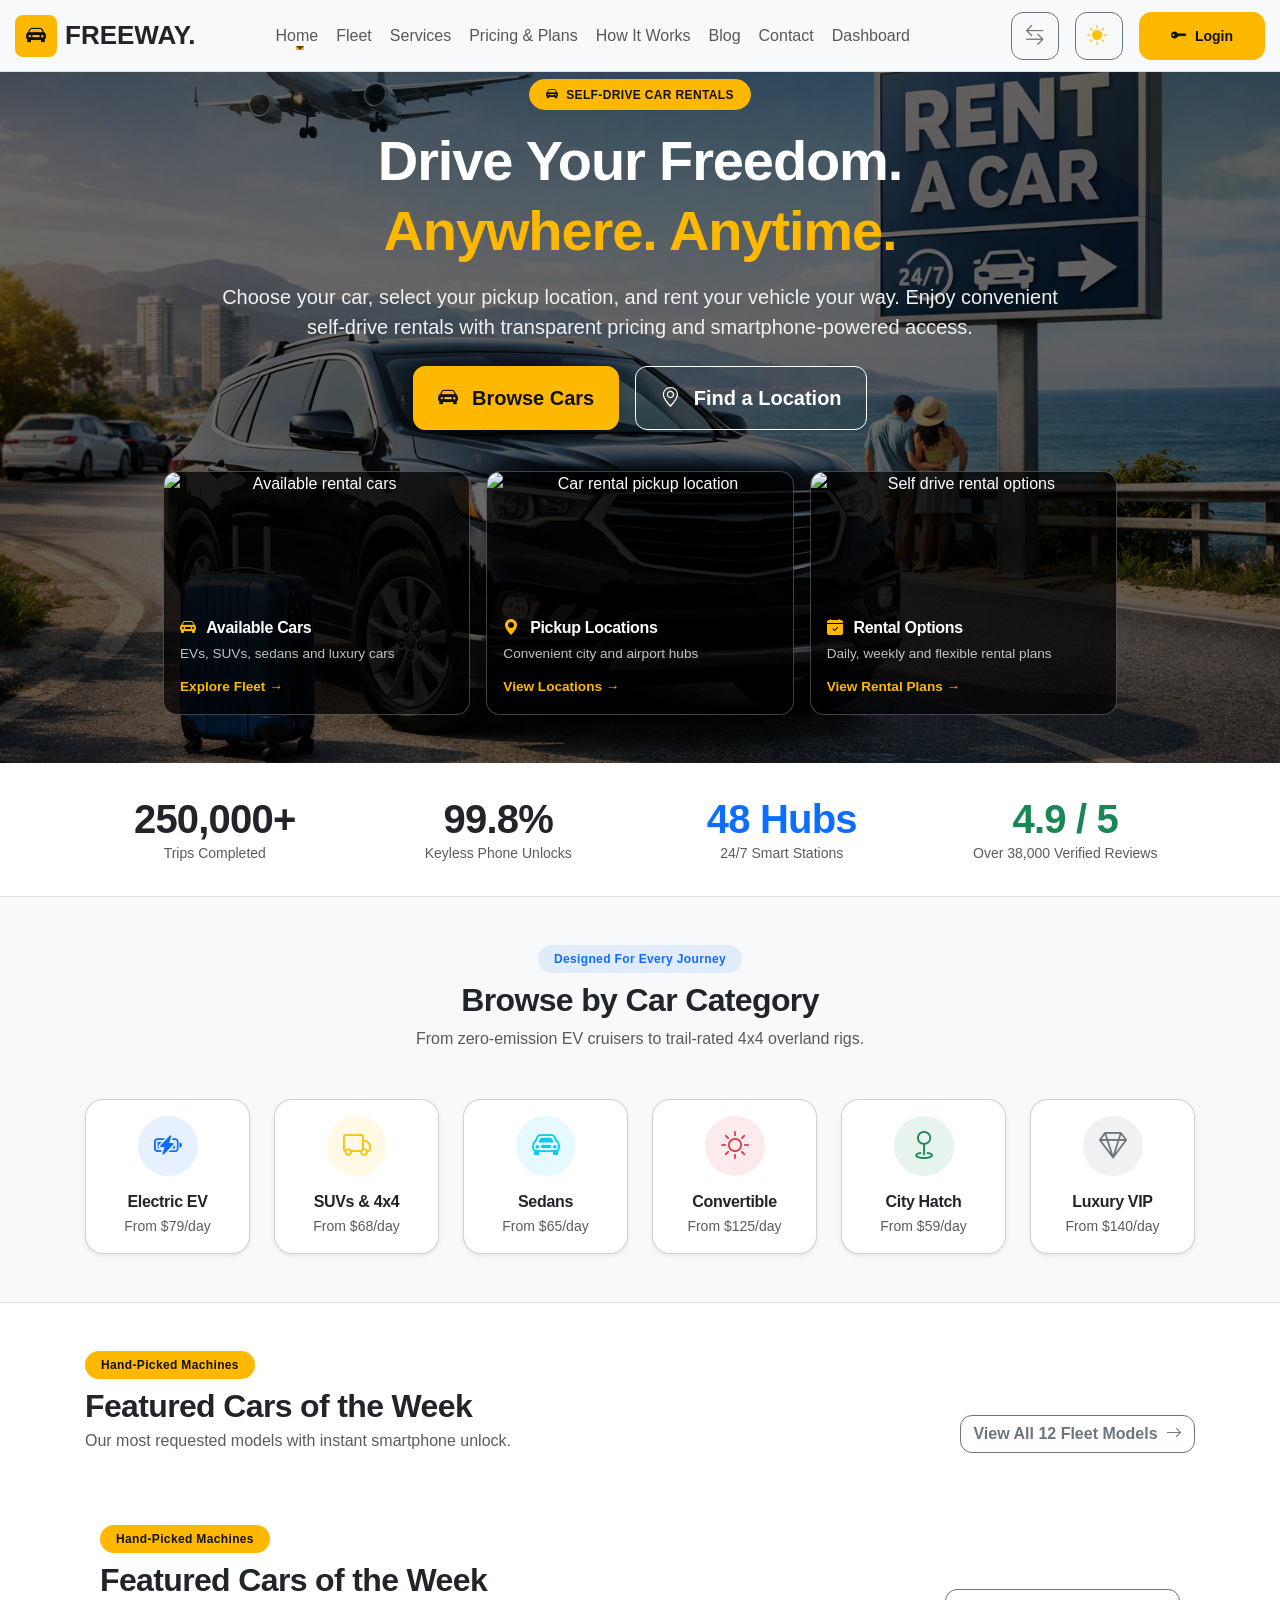
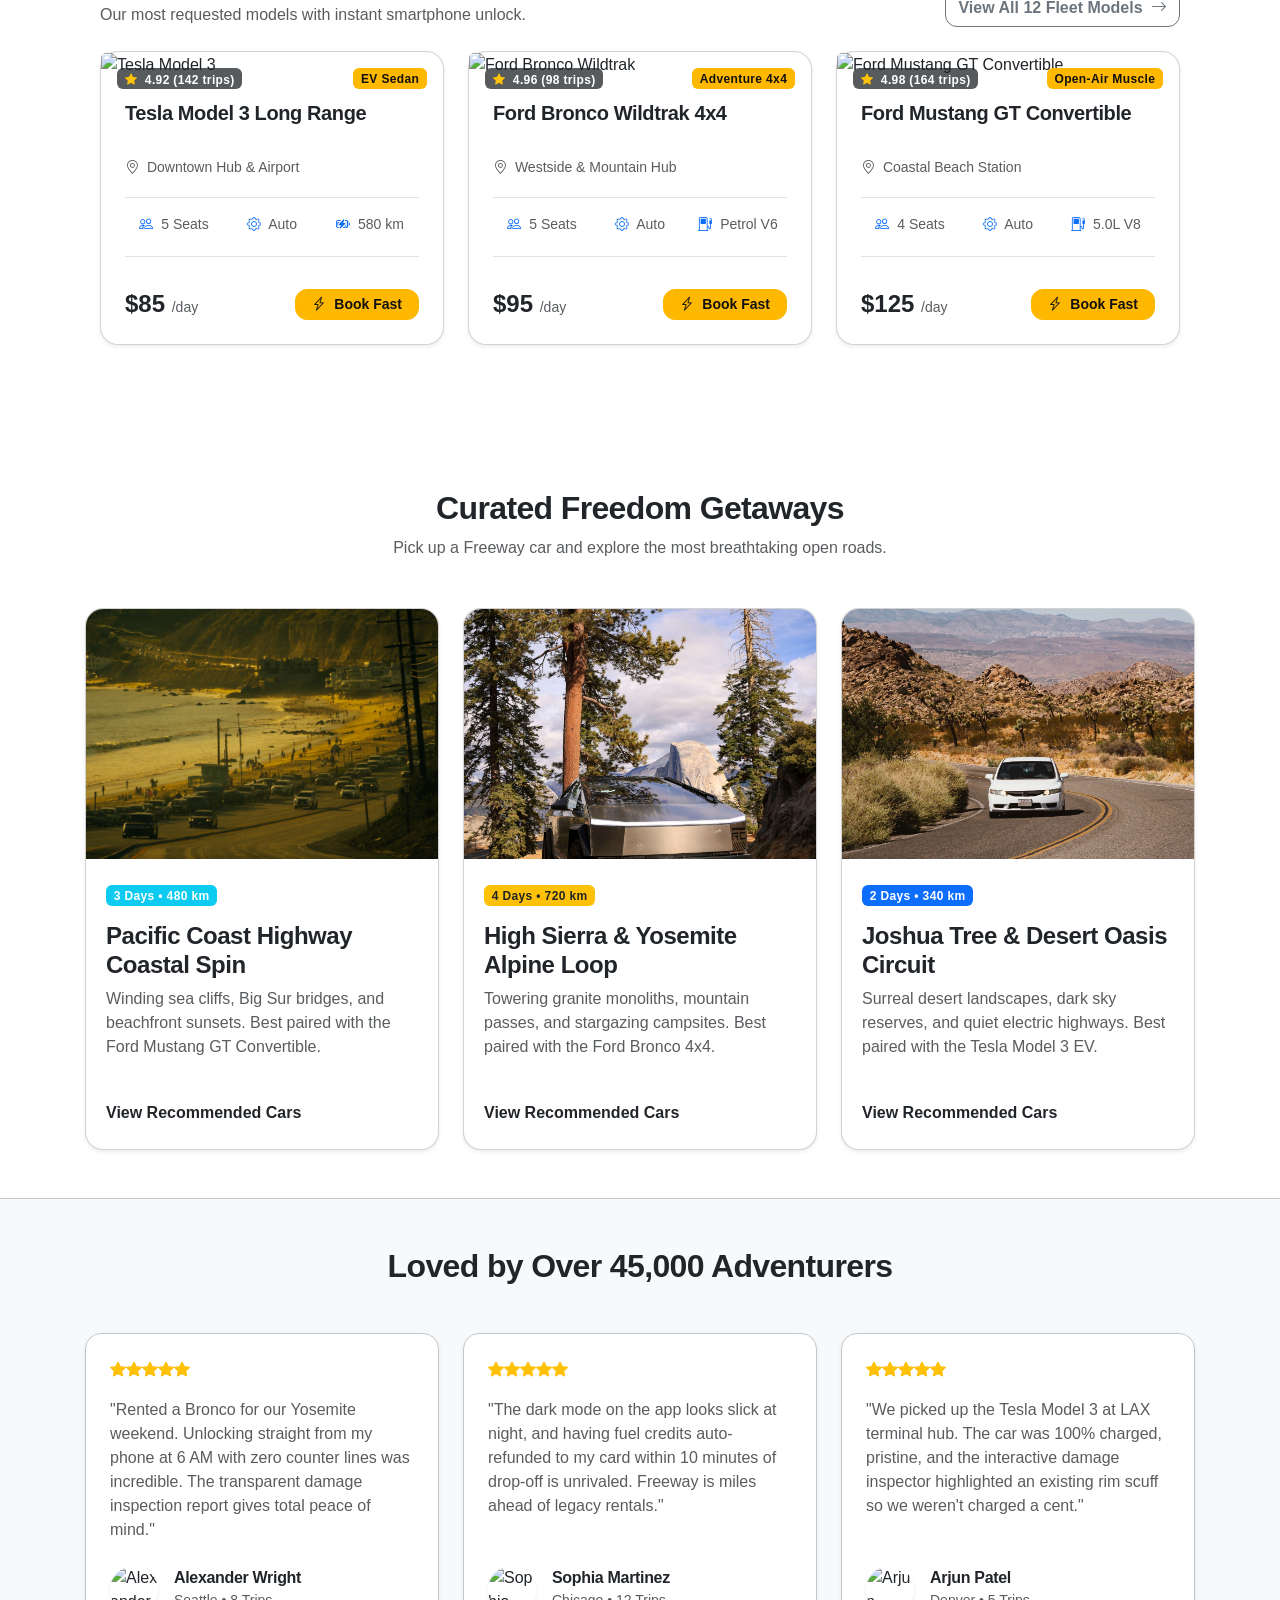
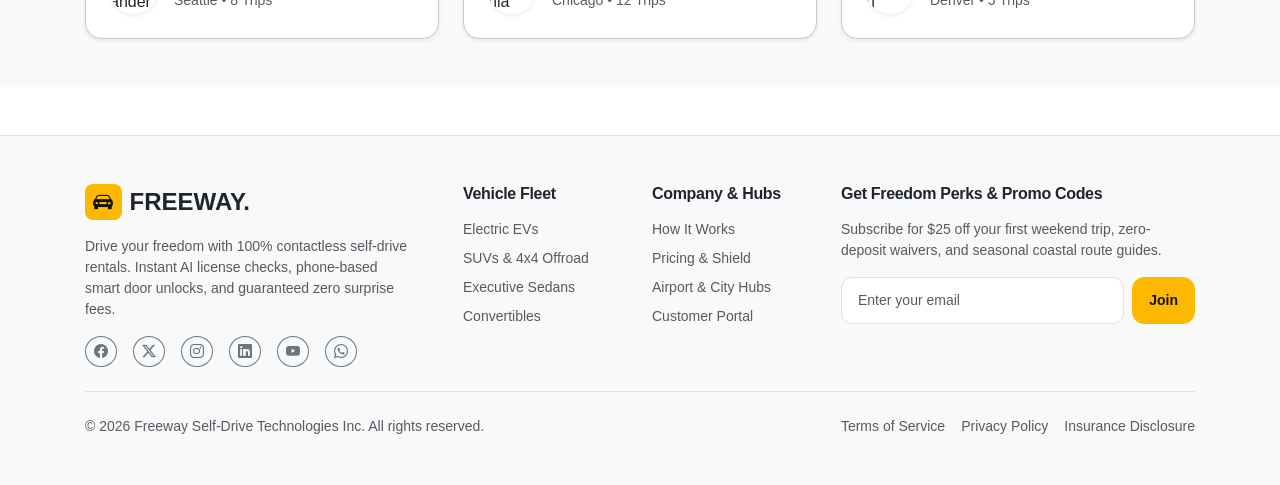
==== commit 45388a28: "Update website" ====
--- a/index.html
+++ b/index.html
@@ -231,7 +231,7 @@
 
   <!-- BACKGROUND IMAGE -->
   <img
-    src="assets/images/relevent to hero1.png"
+    src="assets/images/relevent to here.png"
     alt="Self Drive Car Rental"
     class="hero-bg"
   >
